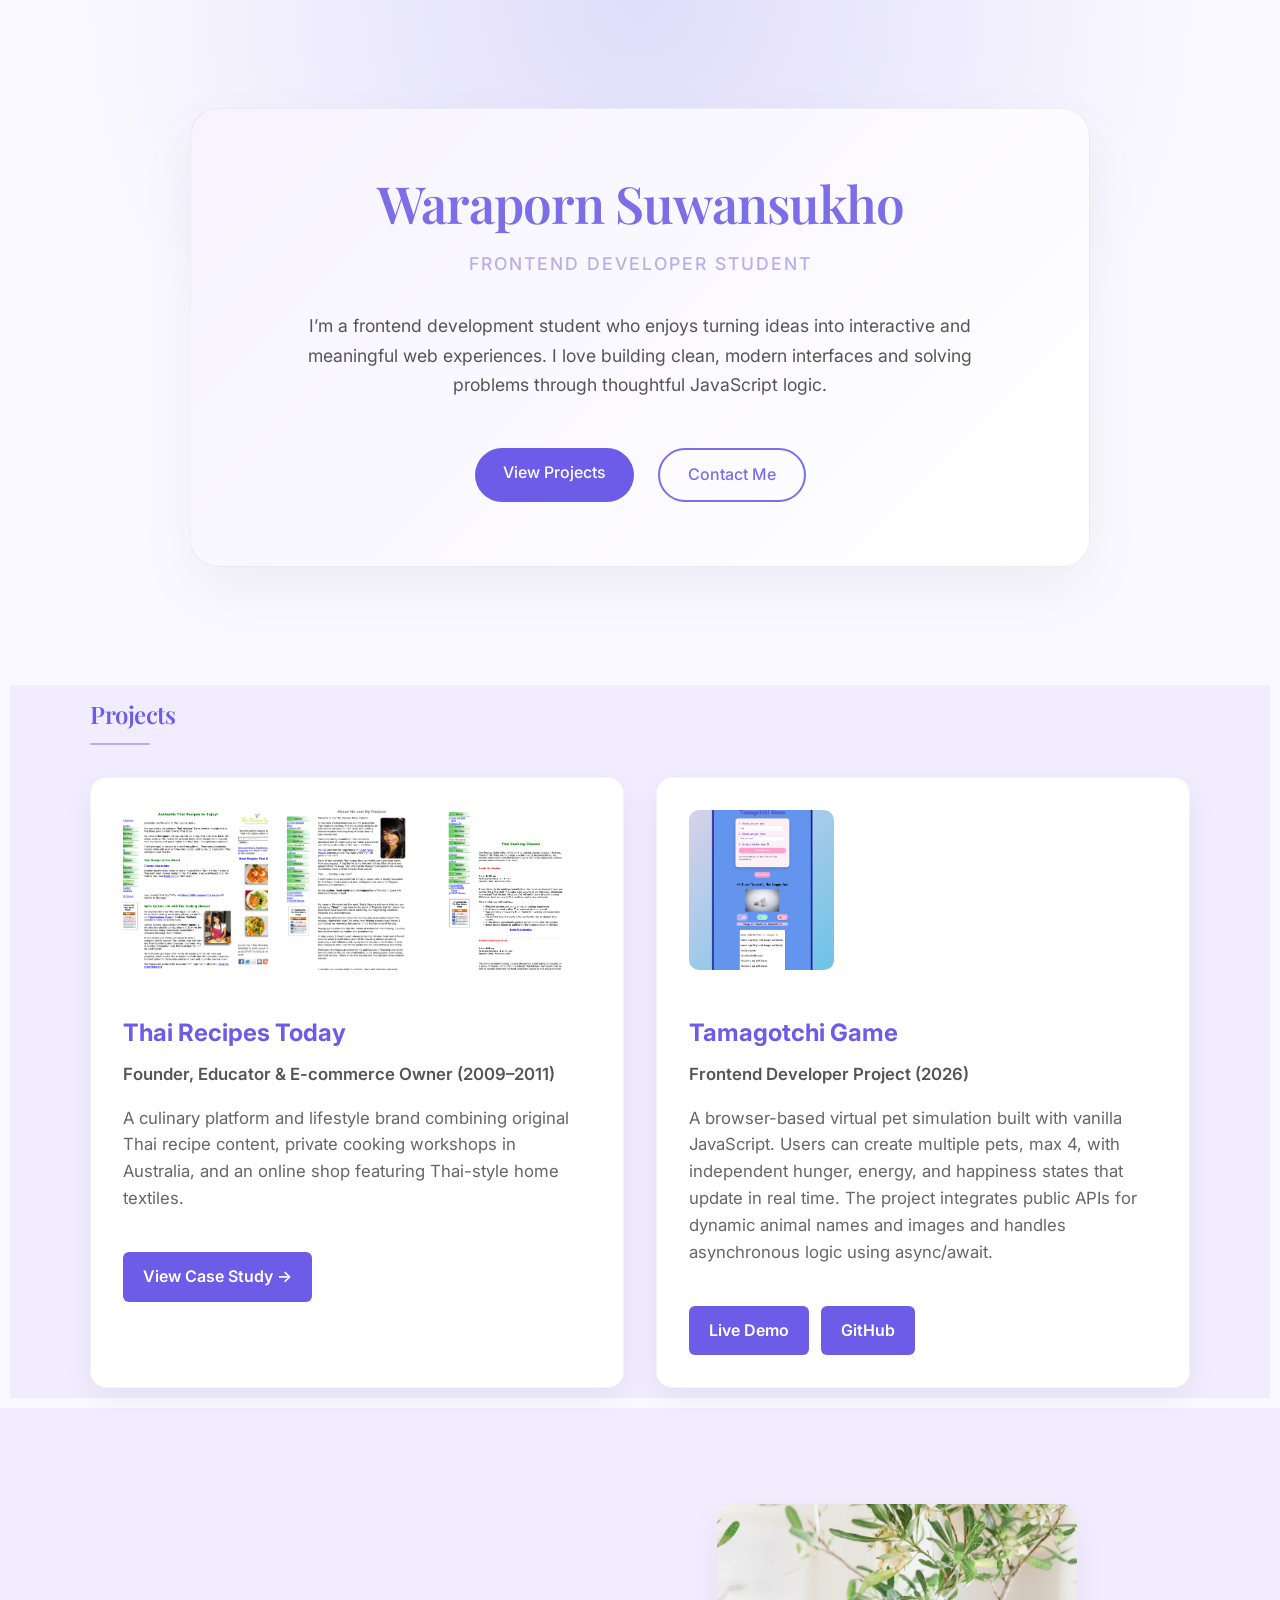
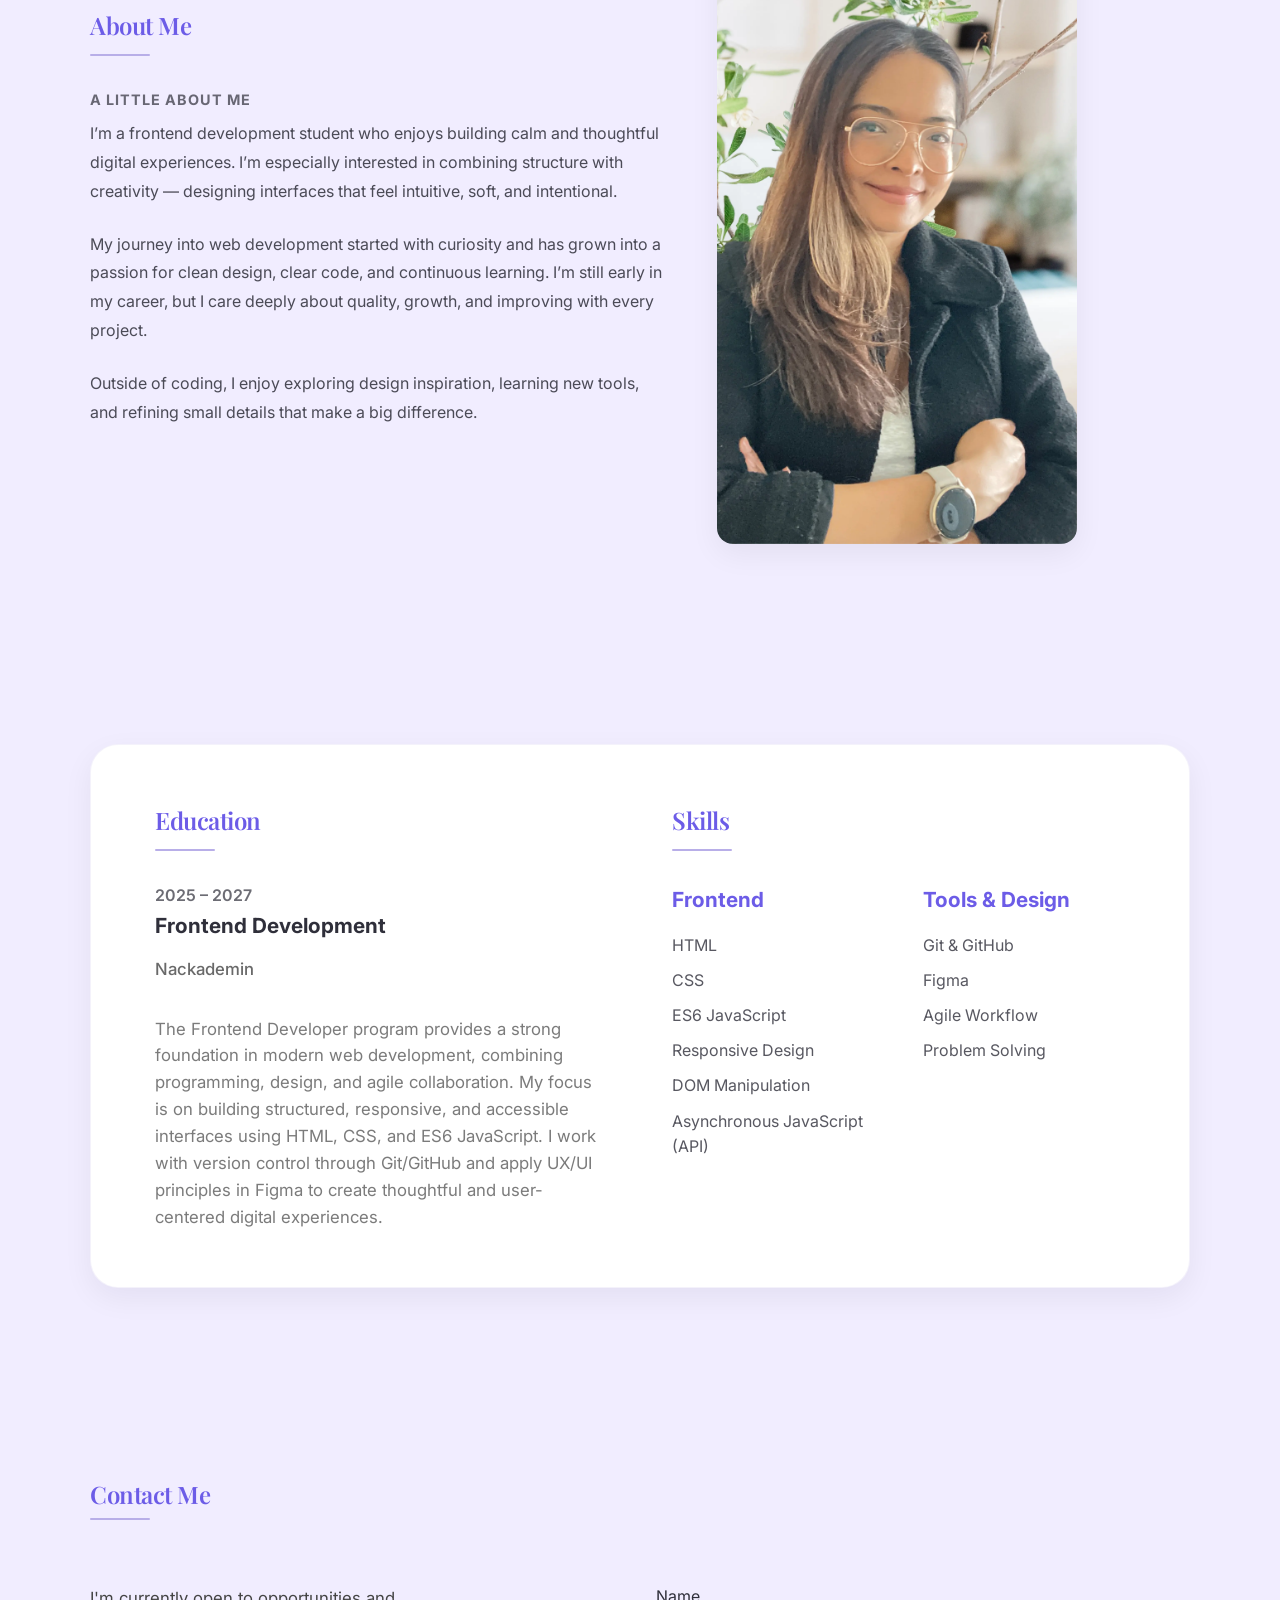
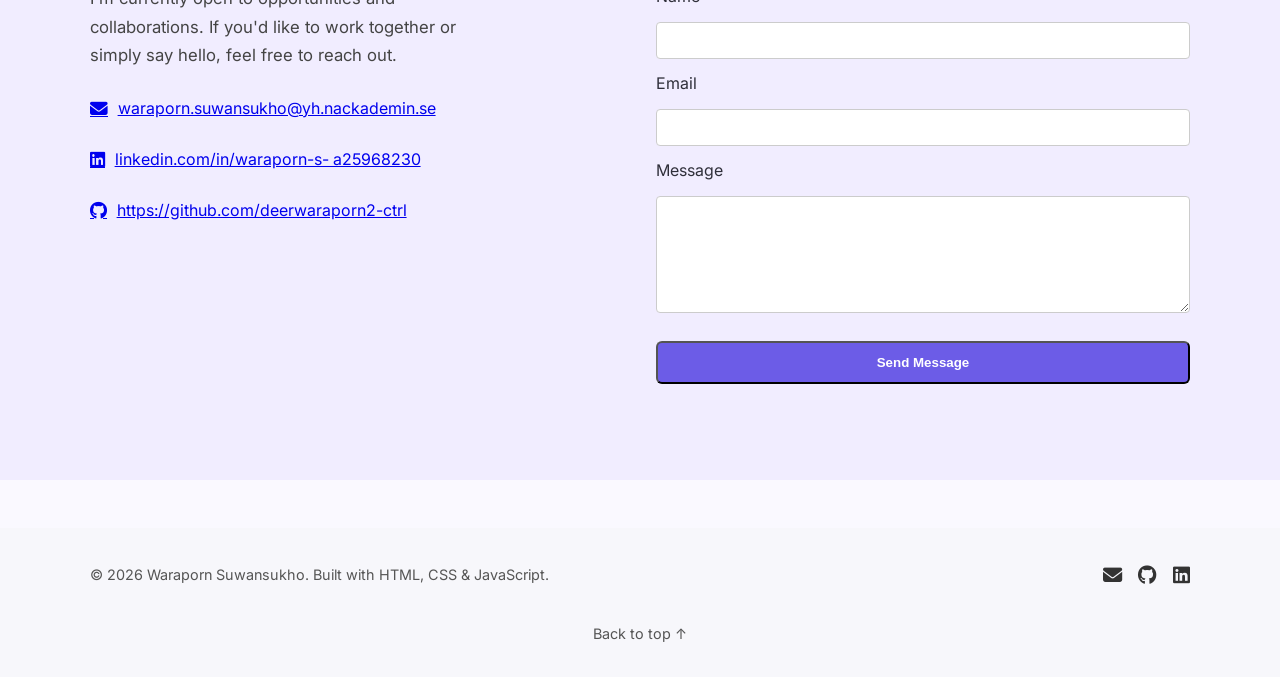
==== index.html @ c35bcccd "Initial portfolio" ====
<!DOCTYPE html>
<html lang="en">

<head>
  <meta charset="UTF-8">
  <meta name="viewport" content="width=device-width, initial-scale=1.0">
  <title>Waraporn | Portfolio</title>
  <script src="index.js" defer></script>
  <link rel="stylesheet" href="style.css">
  <link rel="stylesheet" href="https://cdnjs.cloudflare.com/ajax/libs/font-awesome/6.5.0/css/all.min.css">
  <link
    href="https://fonts.googleapis.com/css2?family=Inter:wght@300;400;500;600&family=Playfair+Display:wght@500;600&display=swap"
    rel="stylesheet">

</head>

<body>

  <!-- HERO SECTION -->
  <section class="section hero">
    <div class="card hero-card">
      <div class="hero-content">
        <h1 class="hero-name reveal">Waraporn Suwansukho</h1>

        <h2 class="hero-title reveal">Frontend Developer Student</h2>

        <p class="hero-description reveal">
          I’m a frontend development student who enjoys turning ideas into interactive
          and meaningful web experiences. I love building clean, modern interfaces
          and solving problems through thoughtful JavaScript logic.
        </p>

        <div class="hero-buttons reveal">
          <a href="#projects" class="btn primary-btn">View Projects</a>
          <a href="#contact" class="btn secondary-btn">Contact Me</a>
        </div>
      </div>
    </div>
  </section>

  <section id="projects" class="section section--soft">
    <div class="container">
      <h2 class="section-title">Projects</h2>

      <div class="projects-grid">

        <article class="project-card">

          <div class="project-image">
            <img src="images/thai-recipes-preview.jpg" alt="Thai Recipes Today preview" class="lightbox-img">

            <img src="images/thai-recipes-preview-aboutme.jpg" alt="About page" class="lightbox-img">

            <img src="images/thai-recipes-preview-cookingclass.jpg" alt="Cooking class page" class="lightbox-img">


          </div>

          <div class="project-content">
            <h3 class="project-title">Thai Recipes Today</h3>
            <p class="project-role">
              Founder, Educator & E-commerce Owner (2009–2011)
            </p>
            <p class="project-description">
              A culinary platform and lifestyle brand combining original Thai recipe content,
              private cooking workshops in Australia, and an online shop featuring
              Thai-style home textiles.
            </p>
            <a href="thai-recipes-case-study.html" class="project-btn">
              View Case Study →
            </a>
          </div>
        </article>
        <article class="project-card">
          <div class="project-image">
            <img src="images/tamagotchi-preview.jpg" alt="Tamagotchi game preview">
          </div>

          <div class="project-content">
            <h3 class="project-title">Tamagotchi Game</h3>
            <p class="project-role">
              Frontend Developer Project (2026)
            </p>
            <p class="project-description">
              A browser-based virtual pet simulation built with vanilla JavaScript.
              Users can create multiple pets, max 4, with independent hunger, energy, and
              happiness states that update in real time. The project integrates
              public APIs for dynamic animal names and images and handles asynchronous logic
              using async/await.
            </p>
            <div class="project-links">
              <div class="project-actions">
                <a href="https://deerwaraporn2-ctrl.github.io/Tamagotchi-Game-New-Version/" target="_blank"
                  class="project-btn">Live Demo</a>
                <a href="https://deerwaraporn2-ctrl.github.io/Tamagotchi-Game-New-Version/" target="_blank"
                  class="project-btn project-btn--secondary">GitHub</a>
              </div>
            </div>
          </div>
        </article>

      </div>
    </div>
  </section>


  <section class="section section--soft" id="about">
    <div class="container">
      <div class="about-wrapper">

        <div class="about-text reveal reveal-left">
          <h2 class="section-title">About Me</h2>
          <h3 class="intro">A little about me</h3>

          <p>
            I’m a frontend development student who enjoys building calm and thoughtful digital experiences.
            I’m especially interested in combining structure with creativity — designing interfaces that
            feel
            intuitive, soft, and intentional.
          </p>

          <p>
            My journey into web development started with curiosity and has grown into a passion for clean
            design,
            clear code, and continuous learning. I’m still early in my career, but I care deeply about
            quality,
            growth, and improving with every project.
          </p>

          <p>
            Outside of coding, I enjoy exploring design inspiration, learning new tools, and refining small
            details that make a big difference.
          </p>

        </div>

        <div class="about-image reveal reveal-right">
          <img src="images/waraporn.webp" alt="Portrait of Waraporn">
        </div>

      </div>
    </div>
  </section>

  <section class="section section--soft" id="background">
    <article class="content-card">

      <div class="background-grid">

        <!-- LEFT: Education -->
        <div class="education">
          <h2 class="section-title">Education</h2>

          <div class="education-item">
            <div class="education-year">2025 – 2027</div>
            <div class="education-info">
              <h3>Frontend Development</h3>
              <p class="school">Nackademin</p>
            </div>
          </div>

          <p class="description">
            The Frontend Developer program provides a strong foundation in modern web development, combining
            programming, design, and agile collaboration.

            My focus is on building structured, responsive, and accessible interfaces using HTML, CSS, and
            ES6 JavaScript.

            I work with version control through Git/GitHub and apply UX/UI principles in Figma to
            create thoughtful and user-centered digital experiences.
          </p>

        </div>

        <!-- RIGHT: Skills -->
        <div class="skills">

          <h2 class="section-title">Skills</h2>

          <div class="skills-grid">

            <div>
              <h3>Frontend</h3>
              <ul>
                <li>HTML</li>
                <li>CSS</li>
                <li>ES6 JavaScript</li>
                <li>Responsive Design</li>
                <li>DOM Manipulation</li>
                <li>Asynchronous JavaScript (API)</li>
              </ul>
            </div>

            <div>
              <h3>Tools & Design</h3>
              <ul>
                <li>Git & GitHub</li>
                <li>Figma</li>
                <li>Agile Workflow</li>
                <li>Problem Solving</li>
              </ul>
            </div>

          </div>

        </div>

      </div>

    </article>
  </section>

  <section id="contact" class="section section--soft">
    <div class="container">

      <h1 class="section-title">Contact Me</h1>

      <div class="contact-grid">

        <div class="contact-info">
          <p class="contact-intro">
            I'm currently open to opportunities and collaborations.
            If you'd like to work together or simply say hello,
            feel free to reach out.
          </p>
          <br>

          <div class="contact-links">

            <a href="mailto:your@email.com" class="contact-item">
              <i class="fa-solid fa-envelope"></i>
              <span>waraporn.suwansukho@yh.nackademin.se</span>
            </a>
            <br>
            <a href="https://linkedin.com/in/yourprofile" target="_blank" class="contact-item">
              <i class="fa-brands fa-linkedin"></i>
              <span>linkedin.com/in/waraporn-s-
                a25968230</span>
            </a>
            <br>
            <a href="https://github.com/yourusername" target="_blank" class="contact-item">
              <i class="fa-brands fa-github"></i>
              <span>https://github.com/deerwaraporn2-ctrl</span>
            </a>
            <br>
          </div>


        </div>

        <form action="https://formspree.io/f/xgonpoel" method="POST" class="contact-form">

          <label for="name">Name</label>
          <input type="text" id="name" name="name" required>

          <label for="email">Email</label>
          <input type="email" id="email" name="email" required>

          <label for="message">Message</label>
          <textarea id="message" name="message" rows="6" required></textarea>

          <button type="submit" class="project-btn">
            Send Message
          </button>

        </form>

      </div>

    </div>
  </section>


  <footer class="footer">
    <div class="container footer-inner">

      <p class="footer-text">
        © 2026 Waraporn Suwansukho. Built with HTML, CSS & JavaScript.
      </p>

      <div class="footer-links">

        <a href="waraporn.suwansukho@yh.nackademin.se" class="footer-icon">
          <i class="fa-solid fa-envelope"></i>
        </a>

        <a href="https://github.com/deerwaraporn2-ctrl" target="_blank" class="footer-icon">
          <i class="fa-brands fa-github"></i>
        </a>

        <a href="https://linkedin.com/in/waraporn-s-a25968230" target="_blank" class="footer-icon">
          <i class="fa-brands fa-linkedin"></i>
        </a>
      </div>
    </div>
    <!-- Back to top -->
    <a href="#top" class="back-top">Back to top ↑</a>

  </footer>
  <div id="lightbox" class="lightbox">
    <span class="lightbox-close">&times;</span>
    <img class="lightbox-content" id="lightbox-img">
  </div>
</body>

</html>
---- style.css ----
:root {
  --text-dark: #2f2f3a;

  --accent-purple: #6c5ce7;      /* richer purple */
  --accent-purple-soft: #a29bfe;

  --bg-main: #faf9ff;            /* very soft lavender-white */
  --bg-soft: #f1edff;            /* section background */
}

/* RESET */
* {
    margin: 0;
    padding: 0;
    box-sizing: border-box;
}

h1 {
  font-size: 3rem;
  line-height: 1.2;
  letter-spacing: -1px;
}

h2 {
  font-size: 2rem;
  margin-bottom: 1.5rem;
}

h3 {
  font-size: 1.3rem;
  margin-bottom: 0.8rem;
}

p {
  font-size: 1.05rem;
  line-height: 1.7;
  color: #444;
}
h1, h2 {
  font-weight: 600;
}

.section-title {
  font-size: 2.3rem;
}


/* BODY */
body {
    font-family: "Inter", sans-serif;
    /* background-color: #fdfcfb; /* soft warm white */
    /* background: #fcfbf9; /* very soft neutral */ 
    background: var(--bg-main);

    color: #2e2e2e;
    color: var(--text-dark);
    line-height: 1.6;
}
/* NAV */
.case-navigation {
  display: flex;
  justify-content: space-between;
  align-items: center;
  margin-top: 3rem;
}

.case-nav a {
  text-decoration: none;
  font-weight: 500;
  padding: 0.5rem 1rem;
}

.case-nav a:hover {
  opacity: 0.6;
}
/* =========================
   HERO SECTION
========================= */

.hero {
  min-height: 75vh; /* hero takes 75% of screen height. */
  display: flex;
  align-items: center;
  justify-content: center;
  padding: 6rem 1.5rem; /* more breathing room top & bottom. */
  background: radial-gradient(
    circle at top,
    rgba(108, 92, 231, 0.18),
    transparent 60%
  );
}

/* Reusable card system */
.card {
  background: #ffffff;
  padding: 4rem 3rem;
  border-radius: 28px;
  box-shadow: 0 25px 60px rgba(0, 0, 0, 0.05); /* soft shadow - subtle floating effect */
  transition: transform 0.4s ease, box-shadow 0.4s ease; /* soft shadow - subtle floating effect */
  max-width: 900px;
  width: 100%;
}

.card:hover {
  transform: translateY(-8px); /* card slightly lifts */
  box-shadow: 0 35px 80px rgba(0, 0, 0, 0.08); /* card slightly lifts */
}

/* Hero specific styling */
.hero-card { /* soft gradient - depth, ligth border - clean definittion, no heavy line */
  background: linear-gradient(
    135deg,
    #f6f3ff,
    #ffffff
  );
  border: 1px solid rgba(157, 141, 241, 0.15);
}

/* Content alignment */
.hero-content {
  text-align: center;
  max-width: 700px;
  margin: 0 auto;
}

/* Name */
.hero-name { /* Better Typography hierarchy */
  font-family: "Playfair Display", serif;
  font-size: 3.2rem;
  font-weight: 600;
  letter-spacing: -1px;
  margin-bottom: 1rem;
  color: #7c6ee6;
}

/* Title */
.hero-title {
  font-size: 1.1rem;
  font-weight: 500;
  color: #b8aee8;
  margin-bottom: 2rem;
  text-transform: uppercase;
  letter-spacing: 2px;
}

/* Description */
.hero-description {
  font-size: 1.1rem;
  line-height: 1.7;
  color: #555;
  margin-bottom: 3rem;
}

/* Buttons */
.hero-buttons {
  display: flex;
  justify-content: center;
  gap: 1.5rem;
}


.btn {
    padding: 12px 28px;
    border-radius: 30px;
    text-decoration: none;
    font-weight: 500;
    transition: 0.3s ease;
}

.primary-btn {
    background-color: var(--accent-purple);
    color: white;
}

.primary-btn:hover {
    /* background-color: #695bd4; */
    background-color: #5a4bd6;

    transform: translateY(-3px);
}

.secondary-btn {
    border: 2px solid #7c6ee6;
    color: #7c6ee6;
}

.secondary-btn:hover {
    background-color: #7c6ee6;
    color: white;
    transform: translateY(-3px);
}

.about-title {
    color: #d6a58f;
}
.about-card {
    border-left: 6px solid #f2d8c9; /* warm beige accent */
}
.skills-card {
    border-left: 6px solid #b7d3c2; /* sage accent */
}
.projects-card {
    border-left: 6px solid #b8cde6; /* dusty blue */
}
.contact-card {
    border-left: 6px solid #f5c6d6; /* soft blush */
}
.section-title {
  font-size: 1.5rem;
  font-weight: 600;
  margin-bottom: 2rem;
  letter-spacing: -0.5px;
  color: var(--accent-purple);
  position: relative;
  display: inline-block;
}
.section-title::after { /* “Add something after this element visually.”This automatically matches the title color. */
    content: ""; /* “Create an empty element.” */
    display: block;
    width: 60px;
    height: 2px;
    margin-top: 10px;
    background-color: #b8aee8; /* soft lavender */
    border-radius: 2px;
    /* color: var(--text-dark); */

}
/* Projects Section */
.project-section h2{
    margin-left: 2rem; /* push it inward */
    margin-bottom: 2rem;
    color: var(--accent-purple)
}
#projects {
  /* background-color: #f9fafb; */
  /* background-color: #f3f0ff; */
  margin: 10px 10px;
  padding: 10px;
}

.projects-grid {
  display: grid;
  grid-template-columns: repeat(auto-fit, minmax(280px, 1fr)); /* 1 col on mobile 2-3 col auto on large screens */
  gap: 2rem;
}

.project-card {
  background: #ffffff;
  padding: 2rem;
  border-radius: 16px; /* match content-card */
  box-shadow: 0 10px 30px rgba(20, 20, 40, 0.06);
  border: 1px solid rgba(120, 90, 200, 0.08);
  transition: transform 0.3s ease, box-shadow 0.3s ease;
  /* will-change: transform; tells the browser that this element is going to animate soon. */
}

.project-card:hover {
  transform: translateY(-6px);
  box-shadow: 0 18px 40px rgba(20, 20, 40, 0.10);
}

.project-title {
  font-size: 1.5rem;
  margin-bottom: 0.5rem;
  color: var(--accent-purple);
}

.project-role {
  font-weight: 600;
  color: #555;
  margin-bottom: 1rem;
}

.project-description {
  color: #666;
  margin-bottom: 1.5rem;
  line-height: 1.6;
}

.project-btn {
  display: inline-block;
  text-decoration: none;
  font-weight: 600;
  color: white;
  margin-top: 1rem;

  padding: 0.75rem 1.25rem;
  border-radius: 6px;
  transition: background-color 0.3s ease; 
  background-color: var(--accent-purple);
}

.project-btn:hover {
  background-color: #695bd4;
  transform: translateY(-2px) /* What does it do? */
}
.project-image {
  display: grid;
  grid-template-columns: repeat(3, 1fr);
  gap: 1rem;
  margin-bottom: 1.5rem;

}

.project-image img {
  width: 100%;
  height: 160px;
  border-radius: 10px;
  object-fit: cover;
  transition: transform 0.25s ease;
  margin-bottom: 1.2rem;
}
.project-image img:hover {
  transform: scale(1.03);
}
.project-image-link img {
  cursor: zoom-in;
}
.project-actions {
  display: flex;
  gap: 0.75rem;
  margin-top: 1rem;
}
@media (max-width: 768px) {
  .project-image {
    grid-template-columns: 1fr; /* stack on mobile */
  }
}



/* Case Study */
.case-card h3 {
  margin-bottom: 1rem;
  font-size: 1.4rem;
}

.case-card p {
  margin-bottom: 1rem;
}

.case-study {
  padding: 2rem 1.5rem;
}

.case-hero {
  text-align: center;
  margin-bottom: 4rem;
}

.case-title {
  font-size: 2.5rem;
  color: var(--accent-purple);
  margin-bottom: 0.5rem;
}

.case-subtitle {
  font-weight: 600;
  color: var(--soft-gray);
  margin-bottom: 1.5rem;
}

.case-intro {
  max-width: 700px;
  margin: 0 auto;
  color: var(--text-dark);
  line-height: 1.6;
}

/* .case-section {
  display: flex;
  justify-content: center;
  margin-bottom: 2.5rem; */

.case-grid {
  display: grid;
  grid-template-columns: repeat(2, 1fr);
  gap: 2rem;
  max-width: 1100px;
  margin: 0 auto;
}

@media (min-width: 768px) {
  .case-grid {
    grid-template-columns: repeat(2, 1fr);
    max-width: 1100px;
    margin: 0 auto;
  }
}


.case-card {
  background-color: #f3f4f8; /* soft light grey */
  padding: 2rem;
  border-radius: 20px;
  max-width: 650px;
  width: 100%;
  color: var(--text-dark);
  border: 10px solid rgba(101, 88, 224, 0.12);
  
}
.case-list {
  margin-top: 1rem;
  line-height: 1.8;
  color: var(--text-dark);
}

.reflection {
  /* padding: 3rem 1.5rem;   /* vertical breathing room */
  background-color: #e0dcf1;
  box-shadow: 0 25px 60px rgba(124, 110, 230, 0.12);
  border: 10px solid rgba(101, 88, 224, 0.12);
  border-radius: 20px;
  max-width: 900px;
  margin: 4rem auto;
  padding: 3rem;

}

.reflection-inner {
  background-color: #2c04cd;   /* soft lavender */
  max-width: 750px;
  margin: 4rem auto 0 auto;   /* <-- THIS creates separation */
  padding: 3rem;
  
  /* box-shadow: 0 25px 60px rgba(124, 110, 230, 0.12);
  border: 1px solid rgba(124, 110, 230, 0.15); */

}
.case-hero-grid {
  display: grid;
  gap: 2rem;
  align-items: center;
}

.case-hero-image img {
  width: 80%;
  border-radius: 16px;
  box-shadow: 0 15px 35px rgba(0, 0, 0, 0.06);
}

@media (min-width: 768px) {
  .case-hero-grid {
    grid-template-columns: 1fr 1fr;
  }
}
/* Layout + spacing  */
.section { /* fade in */
  padding: 6rem 1.5rem;
}
.section--soft {
  background: var(--bg-soft);

}
.container {
  max-width: 1100px;
  margin: 0 auto;
}
/* .section--animate {
  opacity: 0;
  transform: translateY(40px);
  transition: all 0.8s ease;
}
 */
/* .section--animate.show {
  opacity: 1;
  transform: translateY(0);
} */

/* About page */
.about-wrapper {
  display: grid;
  gap: 3rem;
}

@media (min-width: 768px) {
  .about-wrapper {
    grid-template-columns: 1.1fr 0.9fr;
    align-items: center;
  }
}

.about-text p {
  margin-bottom: 1.5rem;
  line-height: 1.8;
  color: #444;
}

.about-image img {
  width: 100%;
  border-radius: 24px;
  box-shadow: 0 30px 70px rgba(0, 0, 0, 0.06);
}
.about-image img {
  width: 100%;
  max-width: 360px; /* control size here */
  border-radius: 16px;
  height: auto;
  box-shadow: 0 10px 30px rgba(0,0,0,0.06);
}
.about {
  display: flex;
  align-items: center;
  gap: 4rem;

}
.about-image {
  flex: 0 0 30%;
}

.about-text {
  flex: 1;
}
/* .about-text h2 {
  font-size: 2.4rem;
  line-height: 1.2;
  margin-bottom: 1.2rem;
  max-width: 540px;
} */
.about-text p {
  font-size: 1rem;
  line-height: 1.8;
  opacity: 0.85;
  color: var(--text-dark);
}
.about-text .intro {
  font-size: 0.9rem;
  letter-spacing: 1px;
  text-transform: uppercase;
  opacity: 0.7;
  margin-bottom: 0.5rem;
}


/* Hero text moves upward. Keep Hero delays */
.reveal {
  opacity: 0;
  transform: translateY(20px);
  transition: opacity 0.7s ease-out, transform 0.7s ease-out;
}

.reveal.active {
  opacity: 1;
  transform: translateY(0);
}

.hero-name {
  transition-delay: 0.1s;
}

.hero-title {
  transition-delay: 0.25s;
}

.hero-description {
  transition-delay: 0.4s;
}

.hero-buttons {
  transition-delay: 0.55s;
}
/* Education page */
/* .education {
  padding: 6rem 0;
  /* padding-bottom: 3rem; */
/*   text-align: center;
}
#education {
  padding-bottom: 3rem;
}
 */ 
.section-title {
  font-family: 'Playfair Display', serif;
  margin-bottom: 4rem;
}

/* .timeline-item {
  display: flex;
  justify-content: center;
  align-items: flex-start;
  gap: 2rem;
  max-width: 800px;
  margin: 0 auto;
  text-align: left;
} */
/* 
.timeline-year {
  min-width: 120px;
  font-weight: 500;
  opacity: 0.8;
}

.timeline-line {
  width: 2px;
  background-color: var(--purple);
  opacity: 0.7;
}

.timeline-content h3 {
  margin: 0;
}

.school {
  font-weight: 500;
  margin: 0.3rem 0;
  opacity: 0.8;
}

.description {
  margin-top: 0.5rem;
  line-height: 1.6;
  opacity: 0.7;
} */

/* Skills section */
/* #skills {
  padding-top: 3rem;
  padding-bottom: 6rem;
}

.skills-wrapper {
  display: flex;
  justify-content: center;
  gap: 6rem;
  margin-top: 1rem;
  flex-wrap: wrap;
}

.skills-column {
  min-width: 220px;
  text-align: left;
}

.skills-column h3 {
  color: var(--accent-purple);
  margin-bottom: 1.5rem;
}

.skills-column ul {
  list-style: none;
  padding: 0;
  margin: 0;
}

.skills-column li {
  margin-bottom: 0.8rem;
  opacity: 0.8;
  transition: transform 0.3s ease, opacity 0.3s ease;
}

.skills-column li:hover {
  transform: translateX(5px);
  opacity: 1;
} */
/* ============================= */
/* Content Card System */
/* ============================= */

.content-card {
  background: #ffffff;
  border-radius: 28px;
  padding: 3.5rem 4rem;
  box-shadow: 0 10px 30px rgba(20, 20, 40, 0.06);
  border: 1px solid rgba(120, 90, 200, 0.08);
  max-width: 1100px;
  margin: 0 auto;
}

/* ============================= */
/* Background Grid (2 columns) */
/* ============================= */

.background-grid {
  display: grid;
  grid-template-columns: 1fr 1fr;
  gap: 4rem;
  align-items: start; /* IMPORTANT */
}

/* ============================= */
/* Education */
/* ============================= */

.education {
  text-align: left; /* Fix alignment */
}

.education-item {
  margin-bottom: 2rem;
}

.education-year {
  font-weight: 600;
  opacity: 0.7;
}

.school {
  font-weight: 500;
  margin: 0.3rem 0;
  opacity: 0.8;
}

.description {
  margin-top: 1rem;
  line-height: 1.6;
  opacity: 0.7;
}

/* ============================= */
/* Skills */
/* ============================= */

.skills {
  text-align: left;
}

.skills-grid {
  display: grid;
  grid-template-columns: 1fr 1fr;
  gap: 1.5rem 3rem;
}

.skills h3 {
  color: var(--accent-purple);
  margin-bottom: 1rem;
}

.skills ul {
  list-style: none;
  padding: 0;
  margin: 0;
}

.skills li {
  margin-bottom: 0.6rem;
  opacity: 0.8;
}

/* ============================= */
/* Responsive */
/* ============================= */

@media (max-width: 900px) {
  .background-grid {
    grid-template-columns: 1fr;
  }

  .content-card {
    padding: 2.5rem 2rem;
  }
}

/* ============================= */
/* Contact me */
/* ============================= */
.contact-grid {
    display: grid;
    grid-template-columns: 1fr 1fr;
    gap: 2rem;
    margin-top: 2rem;
}

.contact-info {
  max-width: 400px;
  line-height: 1.6;
}

.contact-item {
  display: flex;
  align-items: center;
  gap: 0.6rem;
  line-height: 1.6;
}
.contact-item i {
  font-size: 1.1rem;
  line-height: 1;
}

.contact-form {
    display: flex;
    flex-direction: column;
    gap: 0.75rem;
}

.contact-form input,
.contact-form textarea {
    padding: 0.6rem;
    border: 1px solid #ccc;
    border-radius: 4px;
    font-family: inherit;
}

.contact-form textarea {
    resize: vertical;
}
@media (max-width: 768px) {

    .contact-grid {
        grid-template-columns: 1fr;
    }

}
/* ============================= */
/* Footer */
/* ============================= */
.footer {
  background: #f7f7fb;
  padding: 2rem 0;
  margin-top: 3rem;
}

.footer-inner {
  display: flex;
  justify-content: space-between;
  align-items: center;
}

.footer-text {
  font-size: 0.9rem;
  color: #555;
}

.footer-links {
  display: flex;
  gap: 1rem;
}

.footer-icon {
  font-size: 1.2rem;
  color: #333;
  text-decoration: none;
}

.footer-icon:hover {
  color: #6c5ce7; /* your purple accent */
}
@media (max-width: 768px) {

  .footer-inner {
    flex-direction: column;
    gap: 1rem;
    text-align: center;
  }

}
.back-top {
  display: block;
  text-align: center;
  margin-top: 2rem;
  font-size: 0.9rem;
  text-decoration: none;
  color: #555;
}

.back-top:hover {
  color: #6c5ce7;
}

/* ============================= */
/* Standard sections and containers */
/* ============================= */
.section {
  padding: 6rem 1.5rem;
}
.container {
  max-width: 1100px;
  margin: 0 auto;
}
.section-title {
  margin-bottom: 2rem;
}
html {
  scroll-behavior: smooth; 
}
/* ============================= */
/* Lightbox */
/* ============================= */
.lightbox {
  display: none;
  position: fixed;
  z-index: 999;
  padding-top: 60px;
  left: 0;
  top: 0;
  width: 100%;
  height: 100%;
  background-color: rgba(0,0,0,0.85);
}

.lightbox-content {
  margin: auto;
  display: block;
  max-width: 90%;
  max-height: 80vh;
  border-radius: 8px;
}

.lightbox-close {
  position: absolute;
  top: 20px;
  right: 35px;
  font-size: 40px;
  color: white;
  cursor: pointer;
}

.lightbox-img {
  cursor: zoom-in;
}
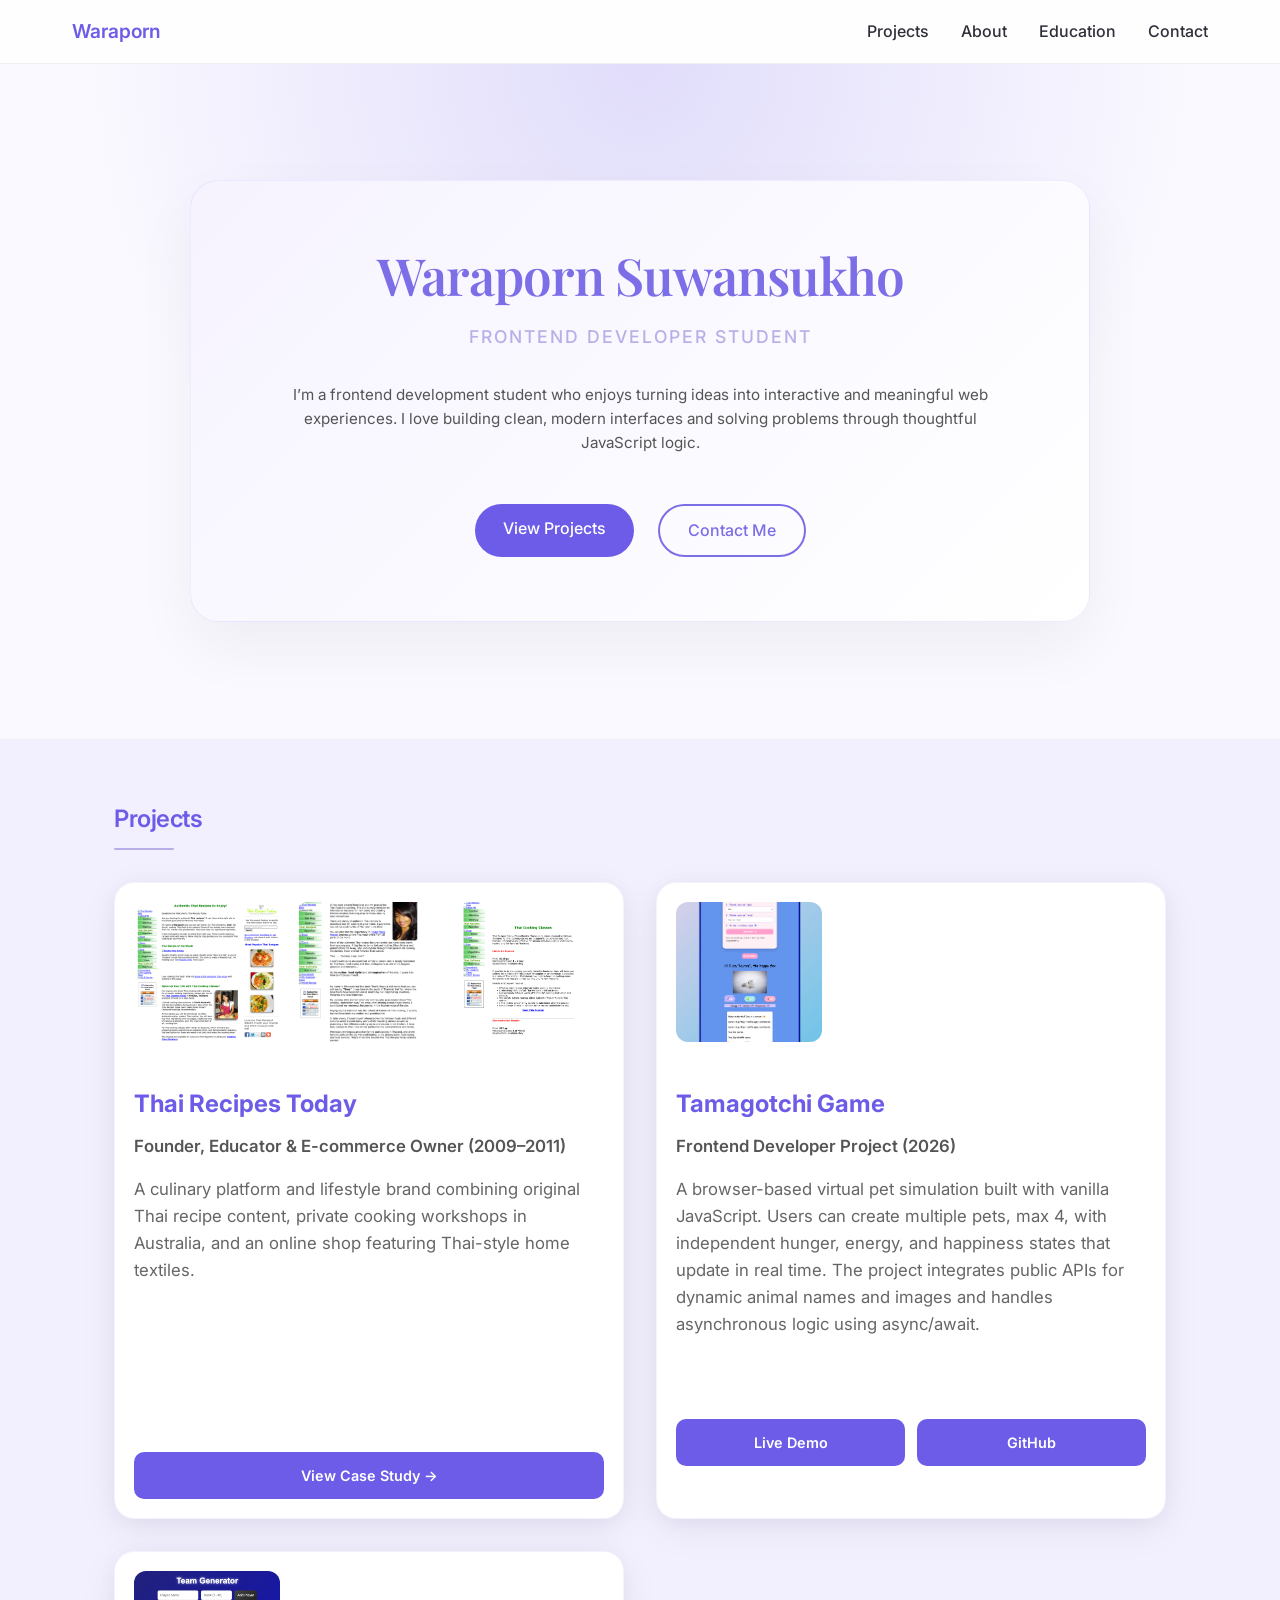
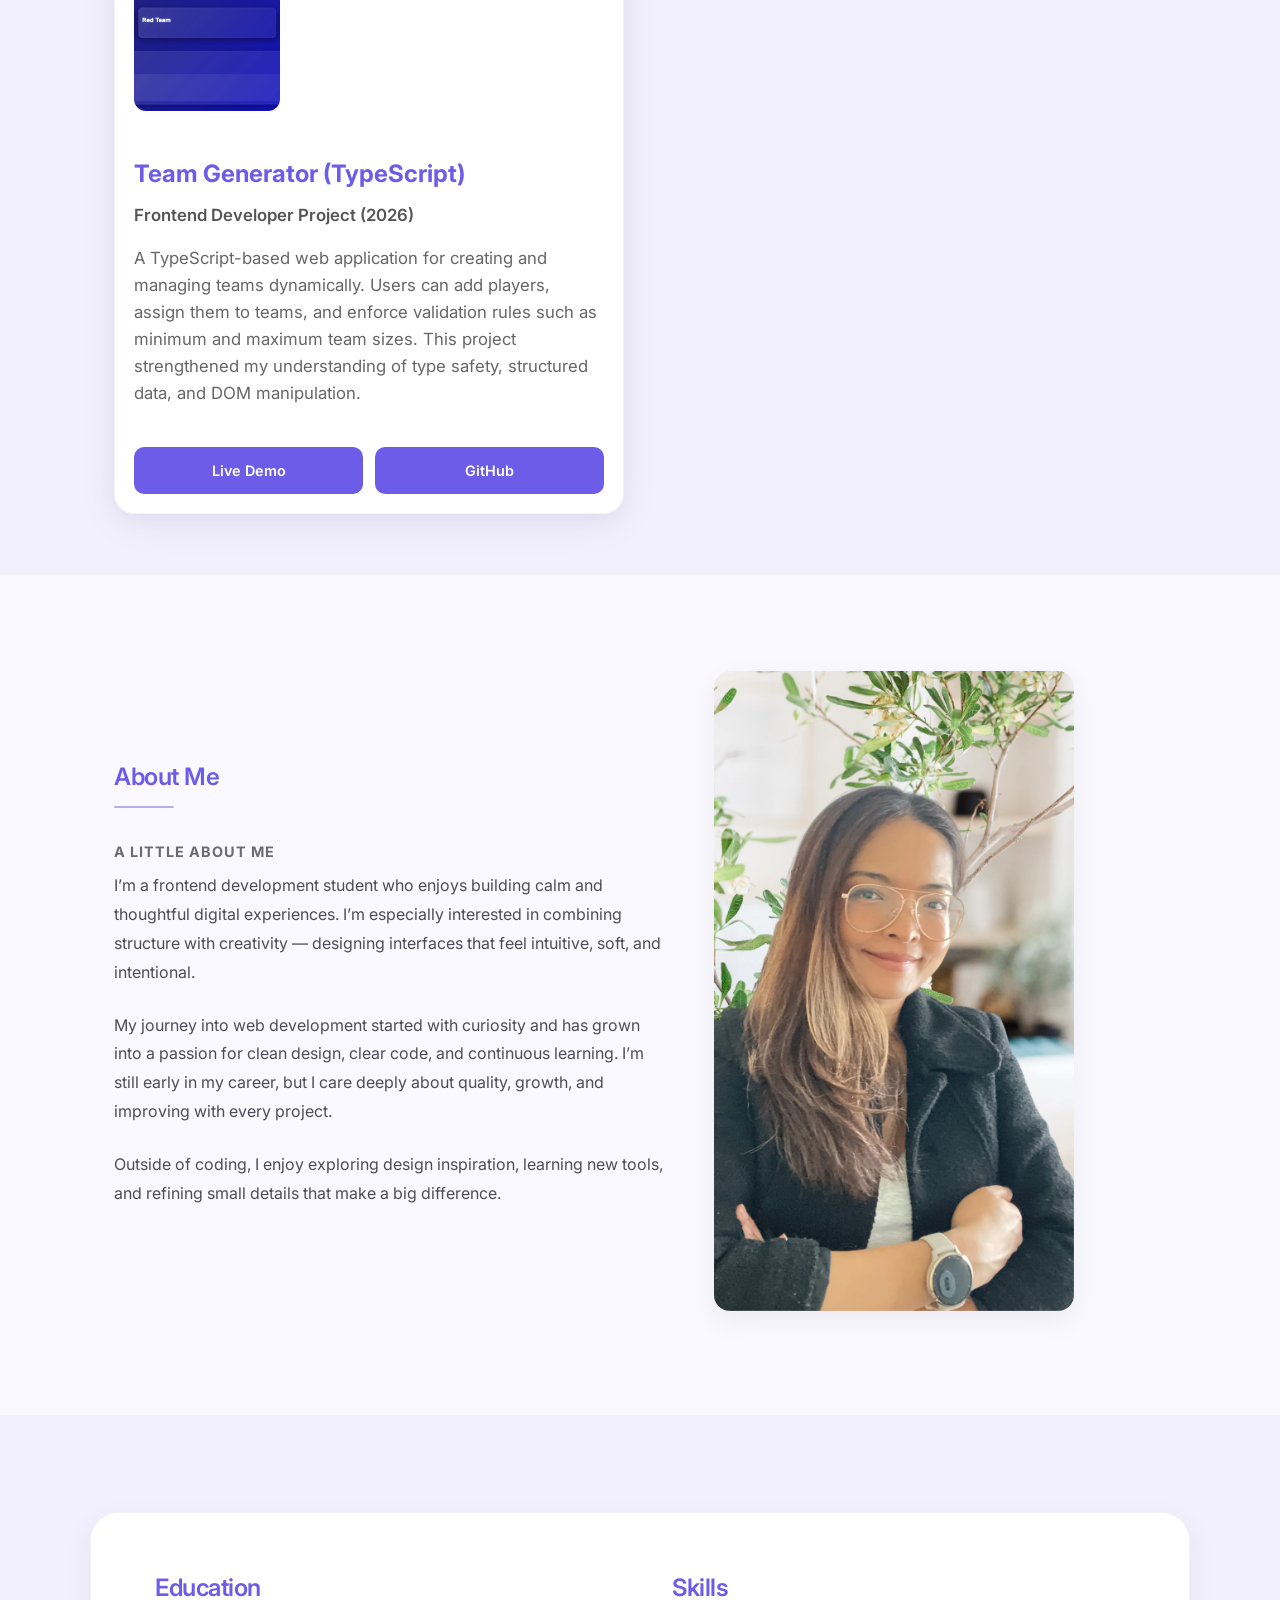
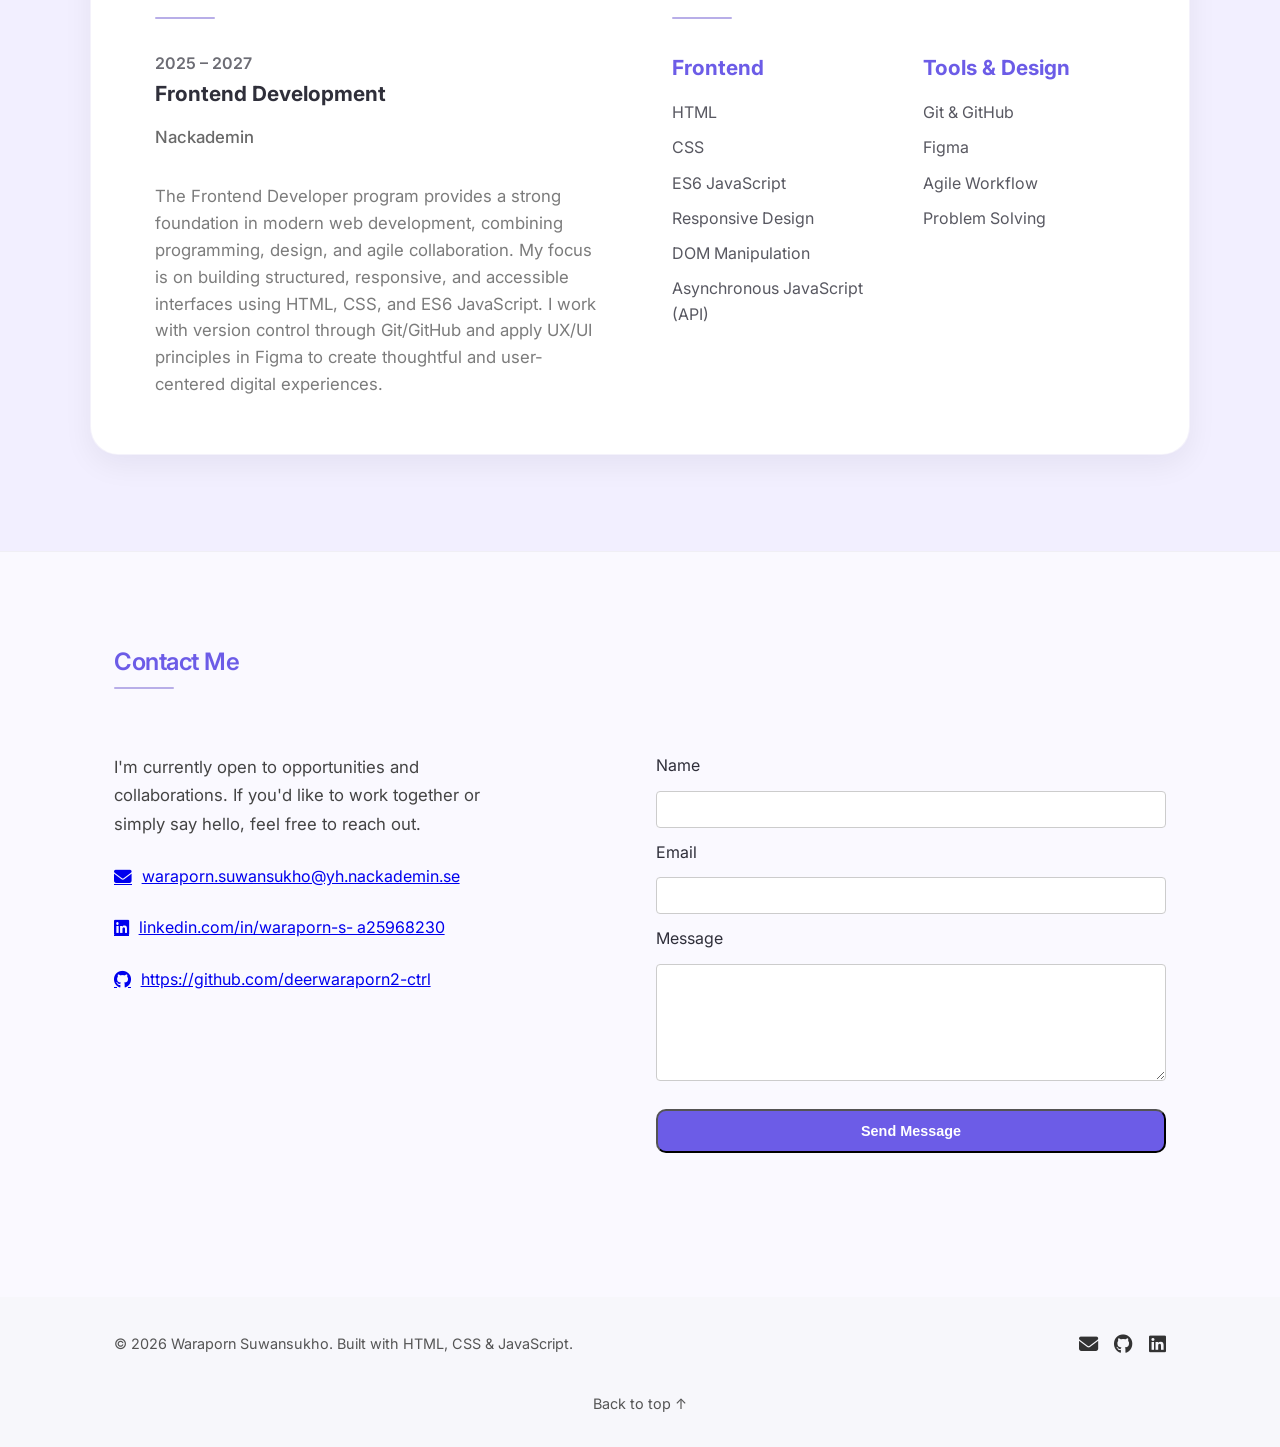
==== commit 8149fd21: "Add team generator project, navbav-desktop, lightbox fix, and UI polish" ====
--- a/index.html
+++ b/index.html
@@ -13,6 +13,20 @@
     rel="stylesheet">
 
 </head>
+<header class="navbar">
+  <div class="nav-container">
+
+    <div class="nav-logo">Waraporn</div>
+
+    <nav class="nav-links">
+      <a href="#projects">Projects</a>
+      <a href="#about">About</a>
+      <a href="#education">Education</a>
+      <a href="#contact">Contact</a>
+    </nav>
+
+  </div>
+</header>
 
 <body>
 
@@ -66,6 +80,7 @@
               private cooking workshops in Australia, and an online shop featuring
               Thai-style home textiles.
             </p>
+            <br><br><br><br><br>
             <a href="thai-recipes-case-study.html" class="project-btn">
               View Case Study →
             </a>
@@ -73,7 +88,7 @@
         </article>
         <article class="project-card">
           <div class="project-image">
-            <img src="images/tamagotchi-preview.jpg" alt="Tamagotchi game preview">
+            <img src="images/tamagotchi-preview.jpg" alt="Tamagotchi game preview" class="lightbox-img">
           </div>
 
           <div class="project-content">
@@ -88,23 +103,55 @@
               public APIs for dynamic animal names and images and handles asynchronous logic
               using async/await.
             </p>
+            <br>
             <div class="project-links">
               <div class="project-actions">
+
                 <a href="https://deerwaraporn2-ctrl.github.io/Tamagotchi-Game-New-Version/" target="_blank"
                   class="project-btn">Live Demo</a>
-                <a href="https://deerwaraporn2-ctrl.github.io/Tamagotchi-Game-New-Version/" target="_blank"
+                <a href="https://github.com/deerwaraporn2-ctrl/Tamagotchi-Game-New-Version" target="_blank"
                   class="project-btn project-btn--secondary">GitHub</a>
               </div>
             </div>
           </div>
         </article>
-
-      </div>
-    </div>
-  </section>
-
-
-  <section class="section section--soft" id="about">
+        <article class="project-card">
+          <div class="project-image">
+            <img src="images/team-generator-preview.jpg" alt="Team Generator app preview" class="lightbox-img">
+          </div>
+
+          <div class="project-content">
+            <h3 class="project-title">Team Generator (TypeScript)</h3>
+
+            <p class="project-role">
+              Frontend Developer Project (2026)
+            </p>
+
+            <p class="project-description">
+              A TypeScript-based web application for creating and managing teams dynamically.
+              Users can add players, assign them to teams, and enforce validation rules such
+              as minimum and maximum team sizes. This project strengthened my understanding
+              of type safety, structured data, and DOM manipulation.
+            </p>
+
+            <div class="project-links">
+              <div class="project-actions">
+                <a href="https://deerwaraporn2-ctrl.github.io/Team-generator-typescript/" target="_blank"
+                  class="project-btn">Live Demo</a>
+
+                <a href="https://github.com/deerwaraporn2-ctrl/Team-generator-typescript" target="_blank"
+                  class="project-btn project-btn--secondary">GitHub</a>
+              </div>
+            </div>
+          </div>
+        </article>
+
+      </div>
+    </div>
+  </section>
+
+
+  <section class="section" id="about">
     <div class="container">
       <div class="about-wrapper">
 
@@ -142,7 +189,7 @@
     </div>
   </section>
 
-  <section class="section section--soft" id="background">
+  <section class="section section--soft" id="education">
     <article class="content-card">
 
       <div class="background-grid">
@@ -210,7 +257,7 @@
     </article>
   </section>
 
-  <section id="contact" class="section section--soft">
+  <section id="contact" class="section">
     <div class="container">
 
       <h1 class="section-title">Contact Me</h1>
--- a/style.css
+++ b/style.css
@@ -5,7 +5,8 @@
   --accent-purple-soft: #a29bfe;
 
   --bg-main: #faf9ff;            /* very soft lavender-white */
-  --bg-soft: #f1edff;            /* section background */
+  /* --bg-soft: #f1edff; */            /* section background */
+  --bg-soft: #f1edff;
 }
 
 /* RESET */
@@ -23,7 +24,7 @@
 
 h2 {
   font-size: 2rem;
-  margin-bottom: 1.5rem;
+  margin-bottom: 1rem;
 }
 
 h3 {
@@ -73,6 +74,71 @@
 .case-nav a:hover {
   opacity: 0.6;
 }
+
+
+
+/* =========================
+   NAV SECTION
+========================= */
+.navbar {
+  position: sticky;
+  top: 0;
+  width: 100%;
+  background: rgba(255, 255, 255, 0.8);
+  backdrop-filter: blur(10px);
+  z-index: 1000;
+  border-bottom: 1px solid rgba(0,0,0,0.05);
+}
+
+.nav-container {
+  max-width: 1200px;
+  margin: 0 auto;
+  padding: 1rem 2rem;
+
+  display: flex;
+  justify-content: space-between;
+  align-items: center;
+}
+
+.nav-logo {
+  font-weight: 600;
+  font-size: 1.2rem;
+  color: var(--accent-purple);
+}
+
+.nav-links {
+  display: flex;
+  gap: 2rem;
+}
+
+.nav-links a {
+  text-decoration: none;
+  color: var(--text-dark);
+  font-weight: 500;
+  position: relative;
+}
+
+.nav-links a:hover {
+  color: var(--accent-purple);
+}
+
+/* Add hover underline animation */
+.nav-links a::after {
+  content: "";
+  position: absolute;
+  left: 0;
+  bottom: -4px;
+  width: 0%;
+  height: 2px;
+  background: var(--accent-purple);
+  transition: width 0.3s ease;
+}
+
+.nav-links a:hover::after {
+  width: 100%;
+}
+
+
 /* =========================
    HERO SECTION
 ========================= */
@@ -145,8 +211,9 @@
 
 /* Description */
 .hero-description {
-  font-size: 1.1rem;
-  line-height: 1.7;
+  font-size: 0.95rem;
+  line-height: 1.6;
+  opacity: 0.85;
   color: #555;
   margin-bottom: 3rem;
 }
@@ -225,38 +292,54 @@
     /* color: var(--text-dark); */
 
 }
-/* Projects Section */
+/* =========================
+   PROJECT SECTION
+========================= */
 .project-section h2{
     margin-left: 2rem; /* push it inward */
     margin-bottom: 2rem;
     color: var(--accent-purple)
 }
 #projects {
-  /* background-color: #f9fafb; */
-  /* background-color: #f3f0ff; */
-  margin: 10px 10px;
-  padding: 10px;
+  /* margin: 10px 10px;
+  padding: 10px; */
+  width: 100%;
+  padding: 60px 0;
+
 }
 
 .projects-grid {
   display: grid;
-  grid-template-columns: repeat(auto-fit, minmax(280px, 1fr)); /* 1 col on mobile 2-3 col auto on large screens */
+  /* grid-template-columns: repeat(auto-fit, minmax(280px, 1fr)); /* 1 col on mobile 2-3 col auto on large screens */
+  grid-template-columns: repeat(2, 1fr);
   gap: 2rem;
+  /* align-items: stretch; */
 }
 
 .project-card {
   background: #ffffff;
-  padding: 2rem;
-  border-radius: 16px; /* match content-card */
-  box-shadow: 0 10px 30px rgba(20, 20, 40, 0.06);
+  padding: 1.2rem;
+  border-radius: 20px; /* match content-card */
+
+  /* box-shadow: 0 10px 30px rgba(20, 20, 40, 0.06); */
+  box-shadow: 
+    0 4px 20px rgba(20, 20, 40, 0.04),
+    0 10px 40px rgba(20, 20, 40, 0.06);
+
   border: 1px solid rgba(120, 90, 200, 0.08);
-  transition: transform 0.3s ease, box-shadow 0.3s ease;
+  /* transition: transform 0.3s ease, box-shadow 0.3s ease; */
+  transition: transform 0.25s ease, box-shadow 0.25s ease;
   /* will-change: transform; tells the browser that this element is going to animate soon. */
 }
 
 .project-card:hover {
-  transform: translateY(-6px);
-  box-shadow: 0 18px 40px rgba(20, 20, 40, 0.10);
+  transform: translateY(-4px);
+  /* box-shadow: 0 18px 40px rgba(20, 20, 40, 0.10); */
+
+  box-shadow: /* softer */
+    0 10px 30px rgba(20, 20, 40, 0.08),
+    0 20px 60px rgba(20, 20, 40, 0.10);
+
 }
 
 .project-title {
@@ -275,17 +358,24 @@
   color: #666;
   margin-bottom: 1.5rem;
   line-height: 1.6;
+  overflow: hidden;
 }
 
 .project-btn {
-  display: inline-block;
+  flex: 1;
+  /* text-align: center; */
+  display: flex;
+  justify-content: center;
+  align-items: center;
+
   text-decoration: none;
   font-weight: 600;
+  font-size: 0.9rem;
   color: white;
   margin-top: 1rem;
 
   padding: 0.75rem 1.25rem;
-  border-radius: 6px;
+  border-radius: 10px;
   transition: background-color 0.3s ease; 
   background-color: var(--accent-purple);
 }
@@ -304,9 +394,10 @@
 
 .project-image img {
   width: 100%;
-  height: 160px;
-  border-radius: 10px;
-  object-fit: cover;
+  height: 140px;
+  border-radius: 12px;
+  object-fit: cover; 
+  overflow: hidden;
   transition: transform 0.25s ease;
   margin-bottom: 1.2rem;
 }
@@ -322,14 +413,16 @@
   margin-top: 1rem;
 }
 @media (max-width: 768px) {
-  .project-image {
+  .projects-grid {
     grid-template-columns: 1fr; /* stack on mobile */
   }
 }
 
 
 
-/* Case Study */
+/* =========================
+   CASE STUDY SECTION
+========================= */
 .case-card h3 {
   margin-bottom: 1rem;
   font-size: 1.4rem;
@@ -367,10 +460,6 @@
   line-height: 1.6;
 }
 
-/* .case-section {
-  display: flex;
-  justify-content: center;
-  margin-bottom: 2.5rem; */
 
 .case-grid {
   display: grid;
@@ -423,9 +512,6 @@
   margin: 4rem auto 0 auto;   /* <-- THIS creates separation */
   padding: 3rem;
   
-  /* box-shadow: 0 25px 60px rgba(124, 110, 230, 0.12);
-  border: 1px solid rgba(124, 110, 230, 0.15); */
-
 }
 .case-hero-grid {
   display: grid;
@@ -447,25 +533,54 @@
 /* Layout + spacing  */
 .section { /* fade in */
   padding: 6rem 1.5rem;
-}
-.section--soft {
-  background: var(--bg-soft);
-
+  position: relative;
+}
+.section:not(:first-of-type) { /* Creates separation without heavy lines */
+  border-top: 1px solid rgba(0,0,0,0.04);
+}
+ .section--soft {
+  position: relative;
+  overflow: hidden;
+}
+
+/* Background layer */
+.section--soft::before {
+  content: "";
+  position: absolute;
+  inset: 0;
+
+  background: url("images/lavender.jpg");
+  background-size: cover;
+  background-position: center;
+
+  filter: blur(4px); /* blur ONLY background */
+  transform: scale(1.05); /* prevents edge cut */
+
+  z-index: 0;
+}
+
+/* Overlay (soft color) */
+.section--soft::after {
+  content: "";
+  position: absolute;
+  inset: 0;
+
+  background: rgba(241, 237, 255, 0.80);
+
+  z-index: 1;
+}
+
+/* Content stays sharp */
+.section--soft > * {
+  position: relative;
+  z-index: 2;
 }
 .container {
-  max-width: 1100px;
+  max-width: 1200px;
   margin: 0 auto;
-}
-/* .section--animate {
-  opacity: 0;
-  transform: translateY(40px);
-  transition: all 0.8s ease;
-}
- */
-/* .section--animate.show {
-  opacity: 1;
-  transform: translateY(0);
-} */
+  padding: 0 24px;
+}
+
 
 /* About page */
 .about-wrapper {
@@ -559,99 +674,13 @@
 .hero-buttons {
   transition-delay: 0.55s;
 }
-/* Education page */
-/* .education {
-  padding: 6rem 0;
-  /* padding-bottom: 3rem; */
-/*   text-align: center;
-}
-#education {
-  padding-bottom: 3rem;
-}
+
  */ 
 .section-title {
   font-family: 'Playfair Display', serif;
   margin-bottom: 4rem;
 }
 
-/* .timeline-item {
-  display: flex;
-  justify-content: center;
-  align-items: flex-start;
-  gap: 2rem;
-  max-width: 800px;
-  margin: 0 auto;
-  text-align: left;
-} */
-/* 
-.timeline-year {
-  min-width: 120px;
-  font-weight: 500;
-  opacity: 0.8;
-}
-
-.timeline-line {
-  width: 2px;
-  background-color: var(--purple);
-  opacity: 0.7;
-}
-
-.timeline-content h3 {
-  margin: 0;
-}
-
-.school {
-  font-weight: 500;
-  margin: 0.3rem 0;
-  opacity: 0.8;
-}
-
-.description {
-  margin-top: 0.5rem;
-  line-height: 1.6;
-  opacity: 0.7;
-} */
-
-/* Skills section */
-/* #skills {
-  padding-top: 3rem;
-  padding-bottom: 6rem;
-}
-
-.skills-wrapper {
-  display: flex;
-  justify-content: center;
-  gap: 6rem;
-  margin-top: 1rem;
-  flex-wrap: wrap;
-}
-
-.skills-column {
-  min-width: 220px;
-  text-align: left;
-}
-
-.skills-column h3 {
-  color: var(--accent-purple);
-  margin-bottom: 1.5rem;
-}
-
-.skills-column ul {
-  list-style: none;
-  padding: 0;
-  margin: 0;
-}
-
-.skills-column li {
-  margin-bottom: 0.8rem;
-  opacity: 0.8;
-  transition: transform 0.3s ease, opacity 0.3s ease;
-}
-
-.skills-column li:hover {
-  transform: translateX(5px);
-  opacity: 1;
-} */
 /* ============================= */
 /* Content Card System */
 /* ============================= */
@@ -885,6 +914,8 @@
   width: 100%;
   height: 100%;
   background-color: rgba(0,0,0,0.85);
+
+  z-index: 1000;
 }
 
 .lightbox-content {
@@ -893,6 +924,8 @@
   max-width: 90%;
   max-height: 80vh;
   border-radius: 8px;
+  position: relative;
+  z-index: 1000; 
 }
 
 .lightbox-close {
@@ -902,6 +935,8 @@
   font-size: 40px;
   color: white;
   cursor: pointer;
+
+  z-index: 1001;
 }
 
 .lightbox-img {
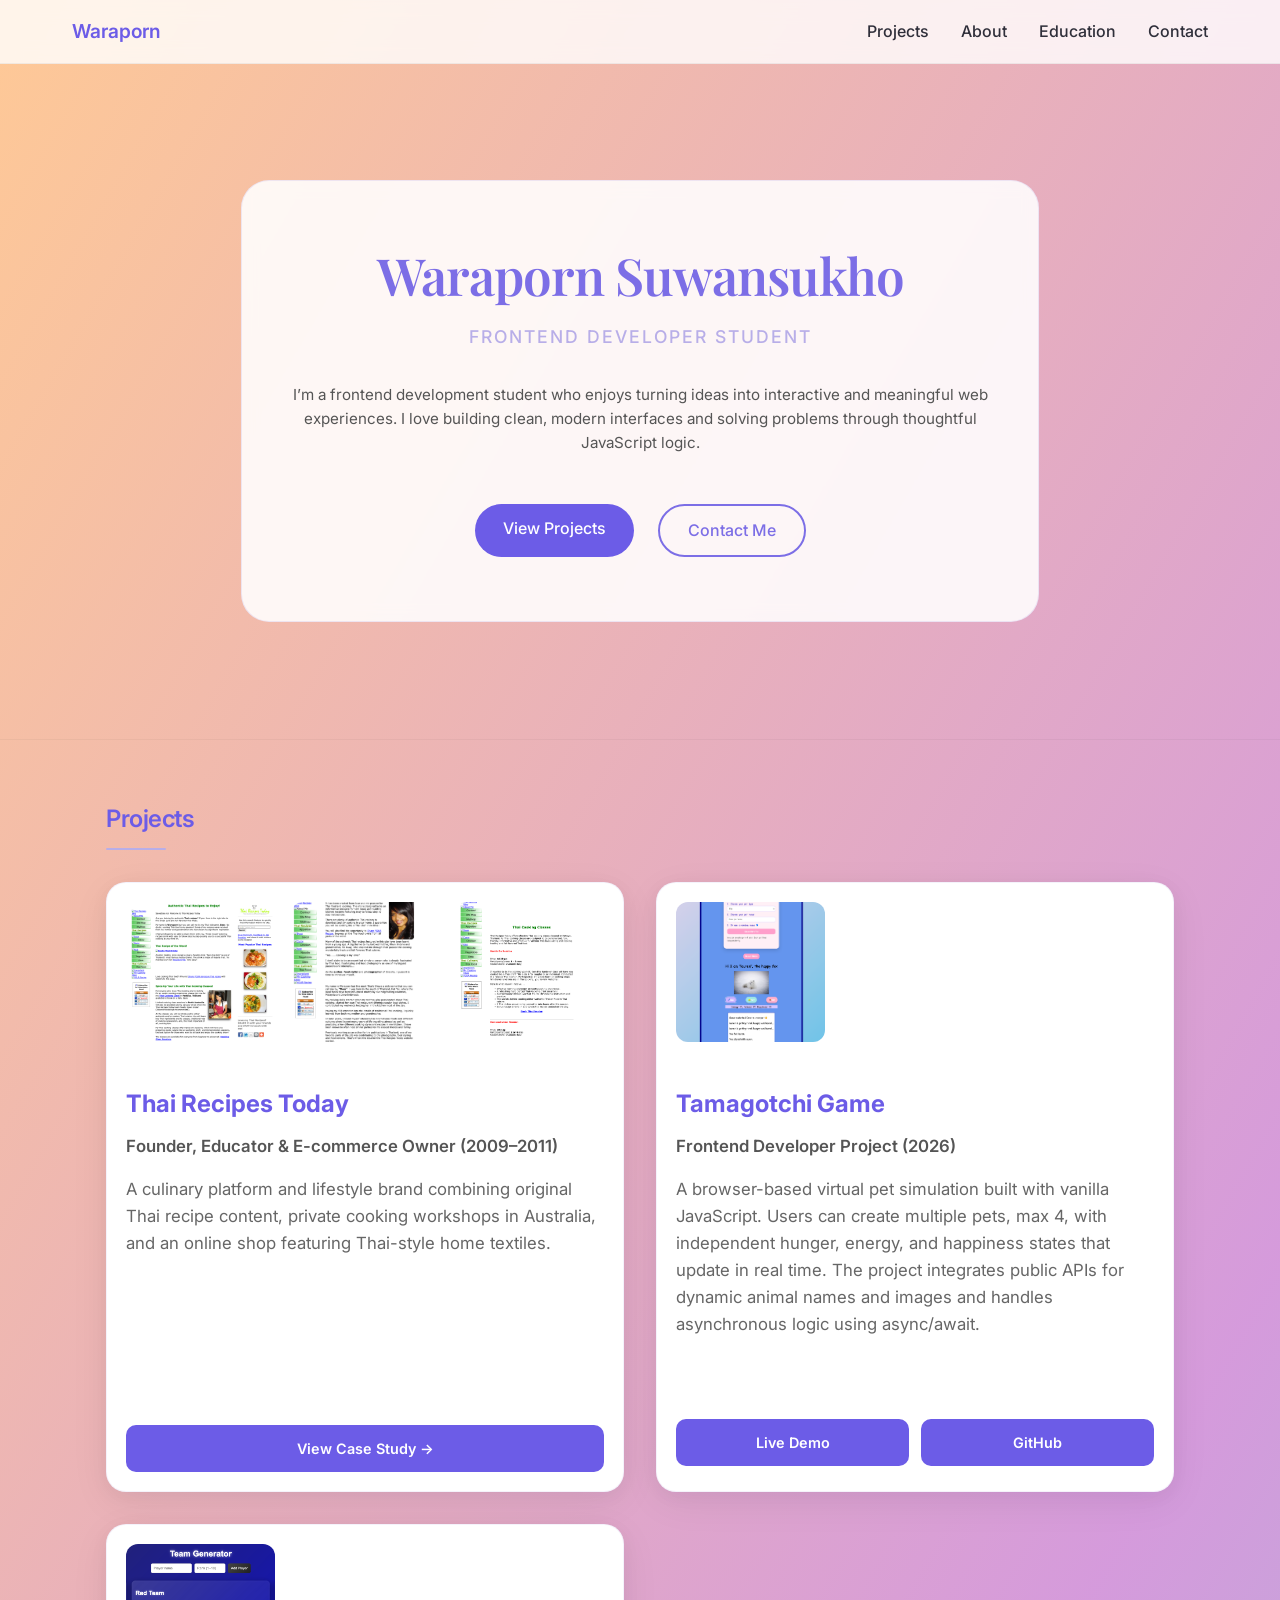
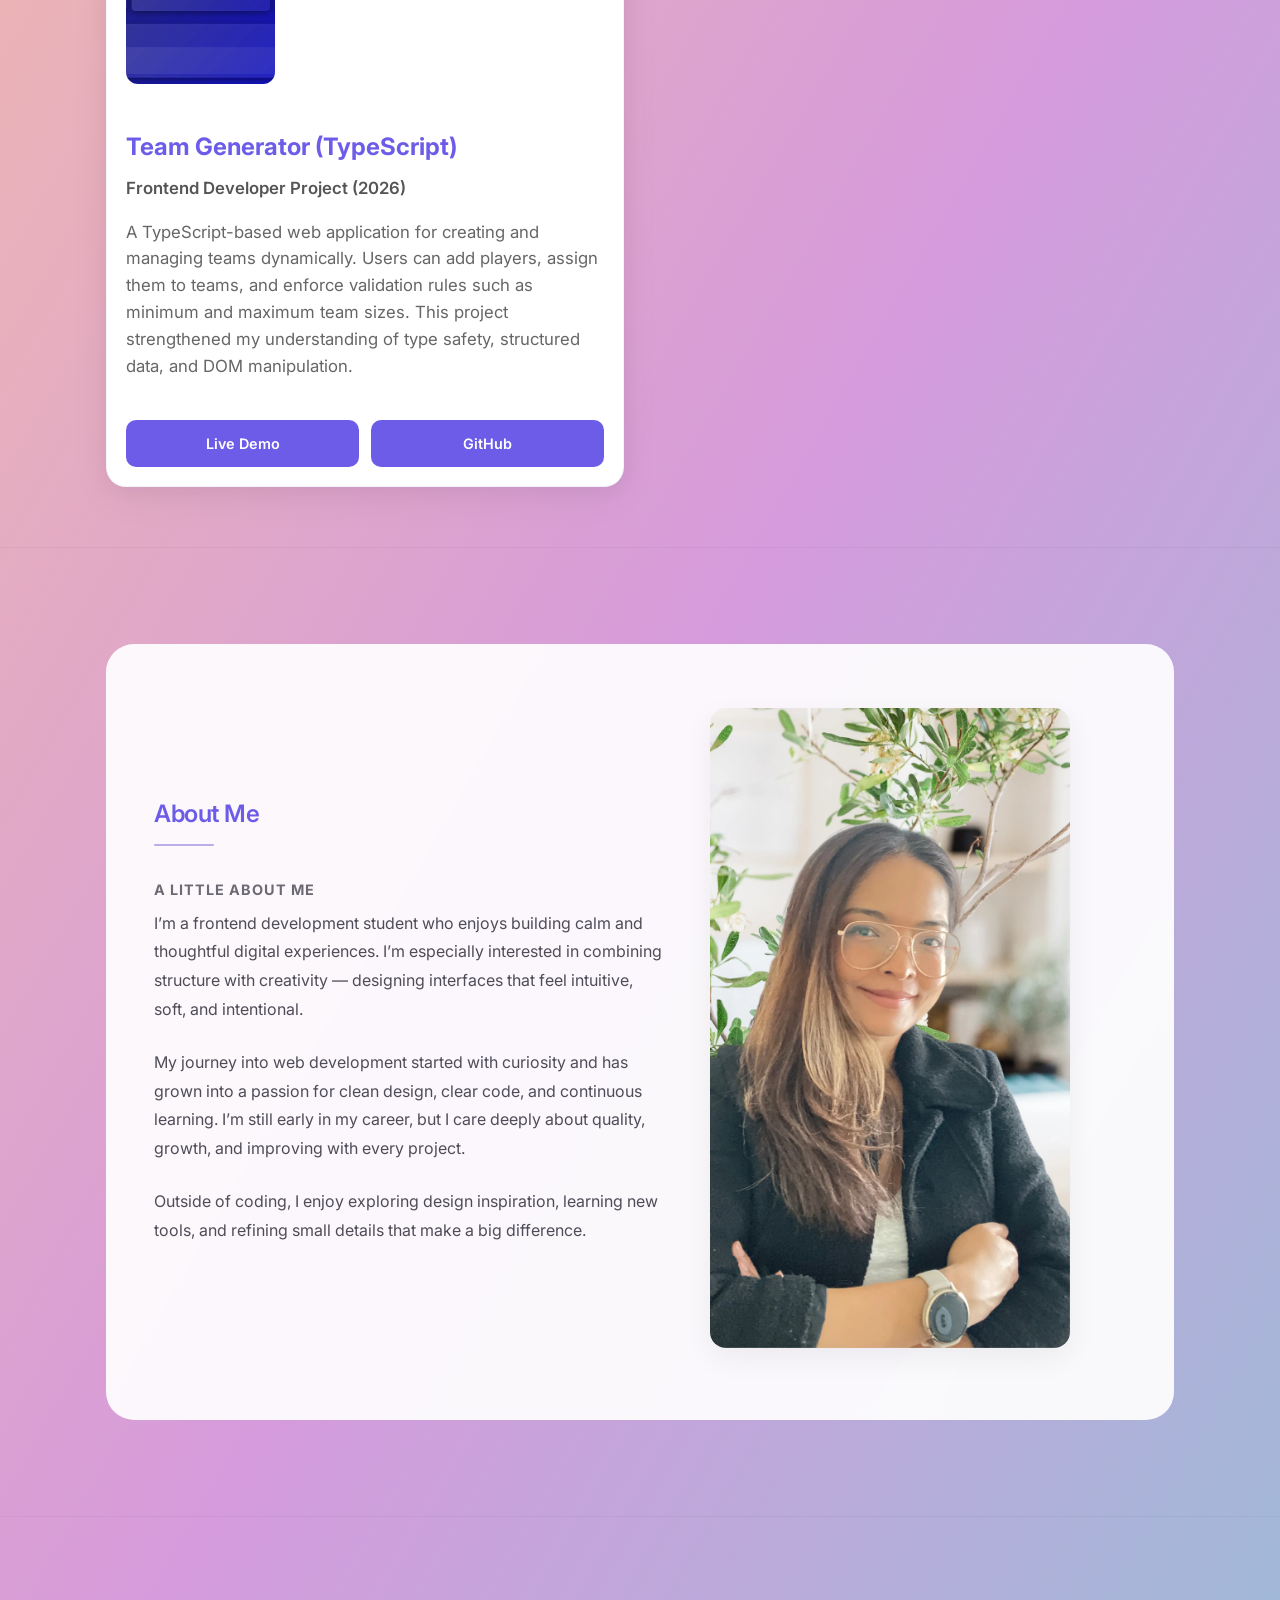
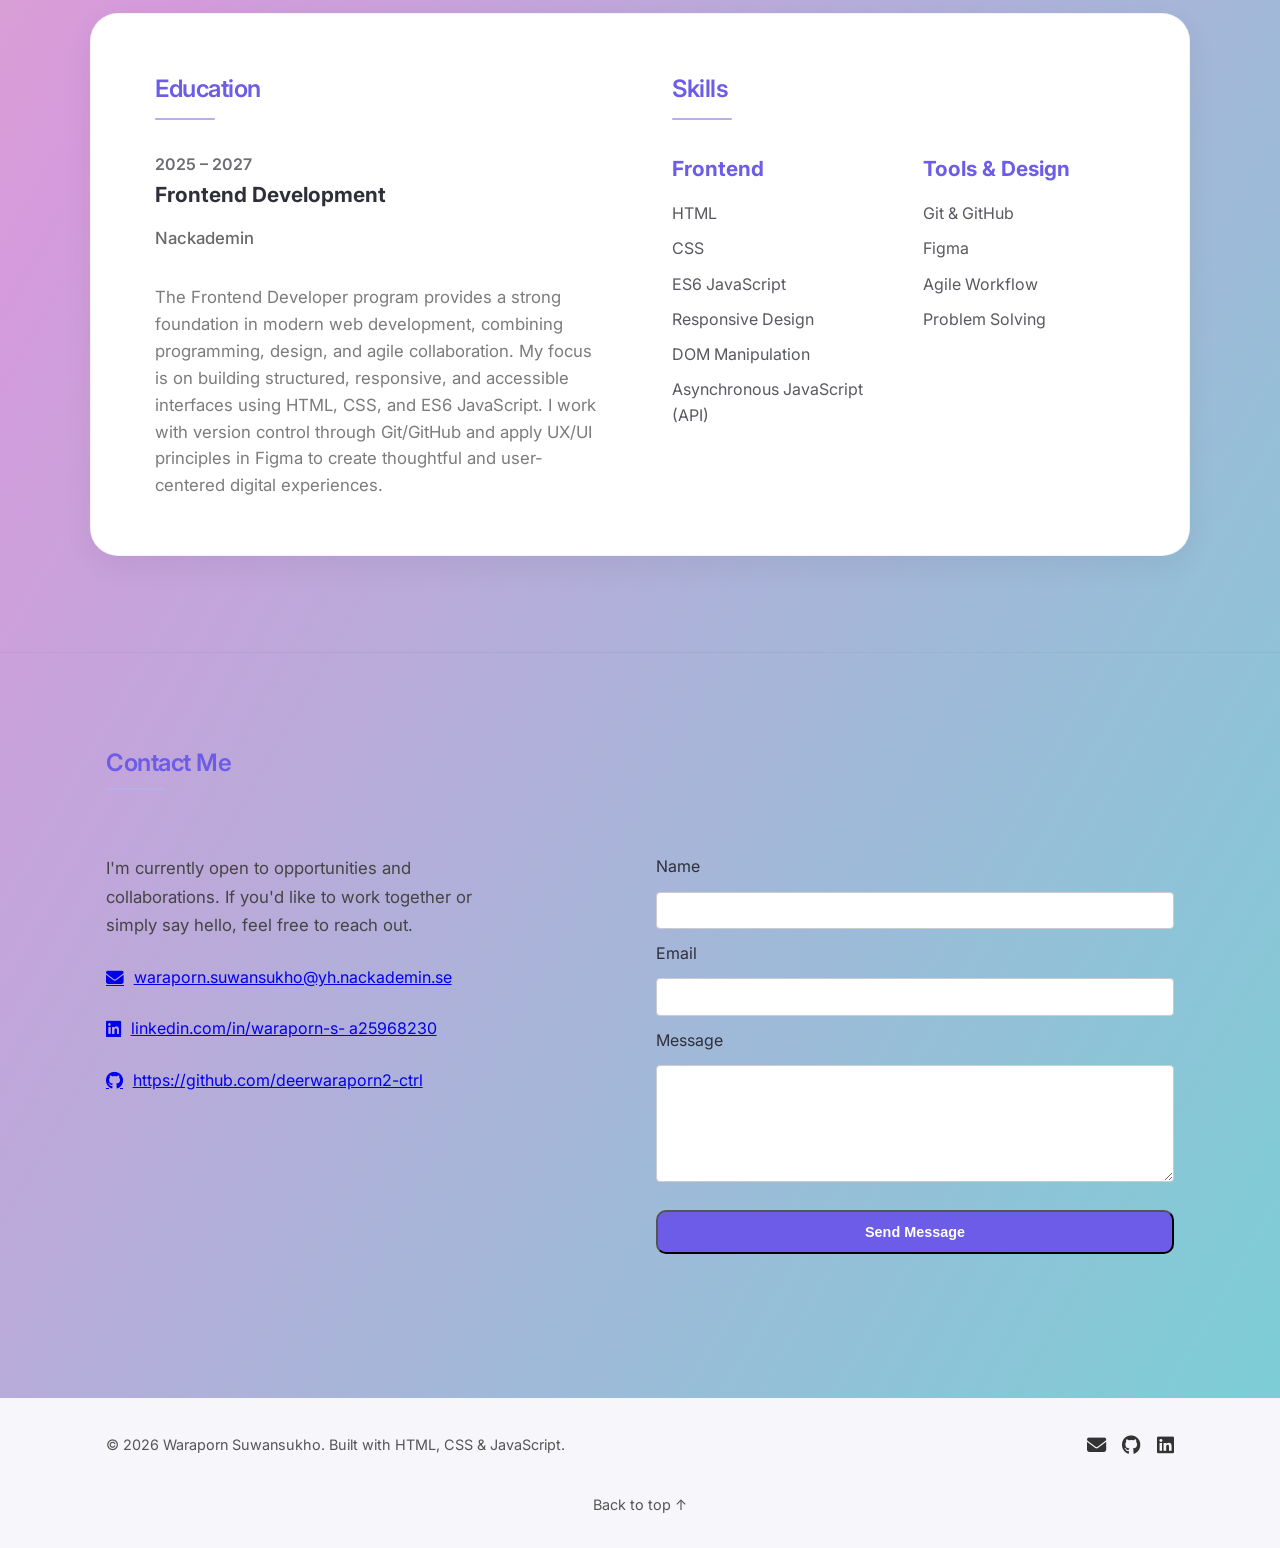
==== commit e836d866: "Update background to gradient and improve card design" ====
--- a/index.html
+++ b/index.html
@@ -151,43 +151,48 @@
   </section>
 
 
-  <section class="section" id="about">
+  <section id="about" class="section">
     <div class="container">
-      <div class="about-wrapper">
-
-        <div class="about-text reveal reveal-left">
-          <h2 class="section-title">About Me</h2>
-          <h3 class="intro">A little about me</h3>
-
-          <p>
-            I’m a frontend development student who enjoys building calm and thoughtful digital experiences.
-            I’m especially interested in combining structure with creativity — designing interfaces that
-            feel
-            intuitive, soft, and intentional.
-          </p>
-
-          <p>
-            My journey into web development started with curiosity and has grown into a passion for clean
-            design,
-            clear code, and continuous learning. I’m still early in my career, but I care deeply about
-            quality,
-            growth, and improving with every project.
-          </p>
-
-          <p>
-            Outside of coding, I enjoy exploring design inspiration, learning new tools, and refining small
-            details that make a big difference.
-          </p>
-
-        </div>
-
-        <div class="about-image reveal reveal-right">
-          <img src="images/waraporn.webp" alt="Portrait of Waraporn">
-        </div>
-
-      </div>
-    </div>
-  </section>
+
+    
+      <div class="card about-card">
+
+        <div class="about-wrapper">
+
+          <div class="about-text reveal reveal-left">
+            <h2 class="section-title">About Me</h2>
+            <h3 class="intro">A little about me</h3>
+
+            <p>
+              I’m a frontend development student who enjoys building calm and thoughtful digital experiences.
+              I’m especially interested in combining structure with creativity — designing interfaces that
+              feel intuitive, soft, and intentional.
+            </p>
+
+            <p>
+              My journey into web development started with curiosity and has grown into a passion for clean
+              design, clear code, and continuous learning. I’m still early in my career, but I care deeply about
+              quality, growth, and improving with every project.
+            </p>
+
+            <p>
+              Outside of coding, I enjoy exploring design inspiration, learning new tools, and refining small
+              details that make a big difference.
+            </p>
+          </div>
+
+          <div class="about-image reveal reveal-right">
+            <img src="images/waraporn.webp" alt="Portrait of Waraporn">
+          </div>
+
+        </div>
+
+      </div>
+      
+
+    </div>
+  </section>
+
 
   <section class="section section--soft" id="education">
     <article class="content-card">
--- a/style.css
+++ b/style.css
@@ -40,41 +40,29 @@
 h1, h2 {
   font-weight: 600;
 }
-
+/* =========================
+   BODY SECTION
+========================= */
+body {
+  font-family: "Inter", sans-serif;
+  background: linear-gradient(
+    120deg,
+    rgba(254, 172, 94, 0.65),
+    rgba(199, 121, 208, 0.75),
+    rgba(75, 192, 200, 0.75)
+  );
+
+  color: var(--text-dark);
+  line-height: 1.6;
+}
+
+/* Backgound */
 .section-title {
   font-size: 2.3rem;
 }
-
-
-/* BODY */
-body {
-    font-family: "Inter", sans-serif;
-    /* background-color: #fdfcfb; /* soft warm white */
-    /* background: #fcfbf9; /* very soft neutral */ 
-    background: var(--bg-main);
-
-    color: #2e2e2e;
-    color: var(--text-dark);
-    line-height: 1.6;
-}
-/* NAV */
-.case-navigation {
-  display: flex;
-  justify-content: space-between;
-  align-items: center;
-  margin-top: 3rem;
-}
-
-.case-nav a {
-  text-decoration: none;
-  font-weight: 500;
-  padding: 0.5rem 1rem;
-}
-
-.case-nav a:hover {
-  opacity: 0.6;
-}
-
+.section--soft {
+  background: none;
+}
 
 
 /* =========================
@@ -144,27 +132,19 @@
 ========================= */
 
 .hero {
-  min-height: 75vh; /* hero takes 75% of screen height. */
+  min-height: 75vh;
   display: flex;
   align-items: center;
   justify-content: center;
-  padding: 6rem 1.5rem; /* more breathing room top & bottom. */
-  background: radial-gradient(
-    circle at top,
-    rgba(108, 92, 231, 0.18),
-    transparent 60%
-  );
+  padding: 6rem 1.5rem;
 }
 
 /* Reusable card system */
 .card {
-  background: #ffffff;
+  background: rgba(255, 255, 255, 0.92);
+  backdrop-filter: blur(6px);
   padding: 4rem 3rem;
   border-radius: 28px;
-  box-shadow: 0 25px 60px rgba(0, 0, 0, 0.05); /* soft shadow - subtle floating effect */
-  transition: transform 0.4s ease, box-shadow 0.4s ease; /* soft shadow - subtle floating effect */
-  max-width: 900px;
-  width: 100%;
 }
 
 .card:hover {
@@ -173,13 +153,11 @@
 }
 
 /* Hero specific styling */
-.hero-card { /* soft gradient - depth, ligth border - clean definittion, no heavy line */
-  background: linear-gradient(
-    135deg,
-    #f6f3ff,
-    #ffffff
-  );
-  border: 1px solid rgba(157, 141, 241, 0.15);
+.hero-card {
+  background: rgba(255, 255, 255, 0.88);
+  backdrop-filter: blur(8px);
+  border: 1px solid rgba(120, 90, 200, 0.12);
+  
 }
 
 /* Content alignment */
@@ -257,18 +235,12 @@
     transform: translateY(-3px);
 }
 
-.about-title {
-    color: #d6a58f;
-}
-.about-card {
-    border-left: 6px solid #f2d8c9; /* warm beige accent */
-}
+
 .skills-card {
     border-left: 6px solid #b7d3c2; /* sage accent */
 }
-.projects-card {
-    border-left: 6px solid #b8cde6; /* dusty blue */
-}
+
+
 .contact-card {
     border-left: 6px solid #f5c6d6; /* soft blush */
 }
@@ -530,59 +502,25 @@
     grid-template-columns: 1fr 1fr;
   }
 }
-/* Layout + spacing  */
-.section { /* fade in */
-  padding: 6rem 1.5rem;
-  position: relative;
-}
-.section:not(:first-of-type) { /* Creates separation without heavy lines */
-  border-top: 1px solid rgba(0,0,0,0.04);
-}
- .section--soft {
-  position: relative;
-  overflow: hidden;
-}
-
-/* Background layer */
-.section--soft::before {
-  content: "";
-  position: absolute;
-  inset: 0;
-
-  background: url("images/lavender.jpg");
-  background-size: cover;
-  background-position: center;
-
-  filter: blur(4px); /* blur ONLY background */
-  transform: scale(1.05); /* prevents edge cut */
-
-  z-index: 0;
-}
-
-/* Overlay (soft color) */
-.section--soft::after {
-  content: "";
-  position: absolute;
-  inset: 0;
-
-  background: rgba(241, 237, 255, 0.80);
-
-  z-index: 1;
-}
-
-/* Content stays sharp */
-.section--soft > * {
-  position: relative;
-  z-index: 2;
-}
+
 .container {
   max-width: 1200px;
   margin: 0 auto;
-  padding: 0 24px;
-}
-
-
-/* About page */
+  padding: 0 16px;
+}
+
+
+/* =========================
+   ABOUT ME SECTION
+========================= */
+.about-title {
+    color: #d6a58f;
+}
+.about-card {
+    /* border-left: 6px solid #f2d8c9; /* warm beige accent */ 
+    max-width: 1100px;
+    margin: 0 auto;
+}
 .about-wrapper {
   display: grid;
   gap: 3rem;
@@ -888,8 +826,13 @@
 /* ============================= */
 /* Standard sections and containers */
 /* ============================= */
-.section {
+/* Layout + spacing  */
+.section { /* fade in */
   padding: 6rem 1.5rem;
+  position: relative;
+}
+.section:not(:first-of-type) { /* Creates separation without heavy lines */
+  border-top: 1px solid rgba(0,0,0,0.04);
 }
 .container {
   max-width: 1100px;
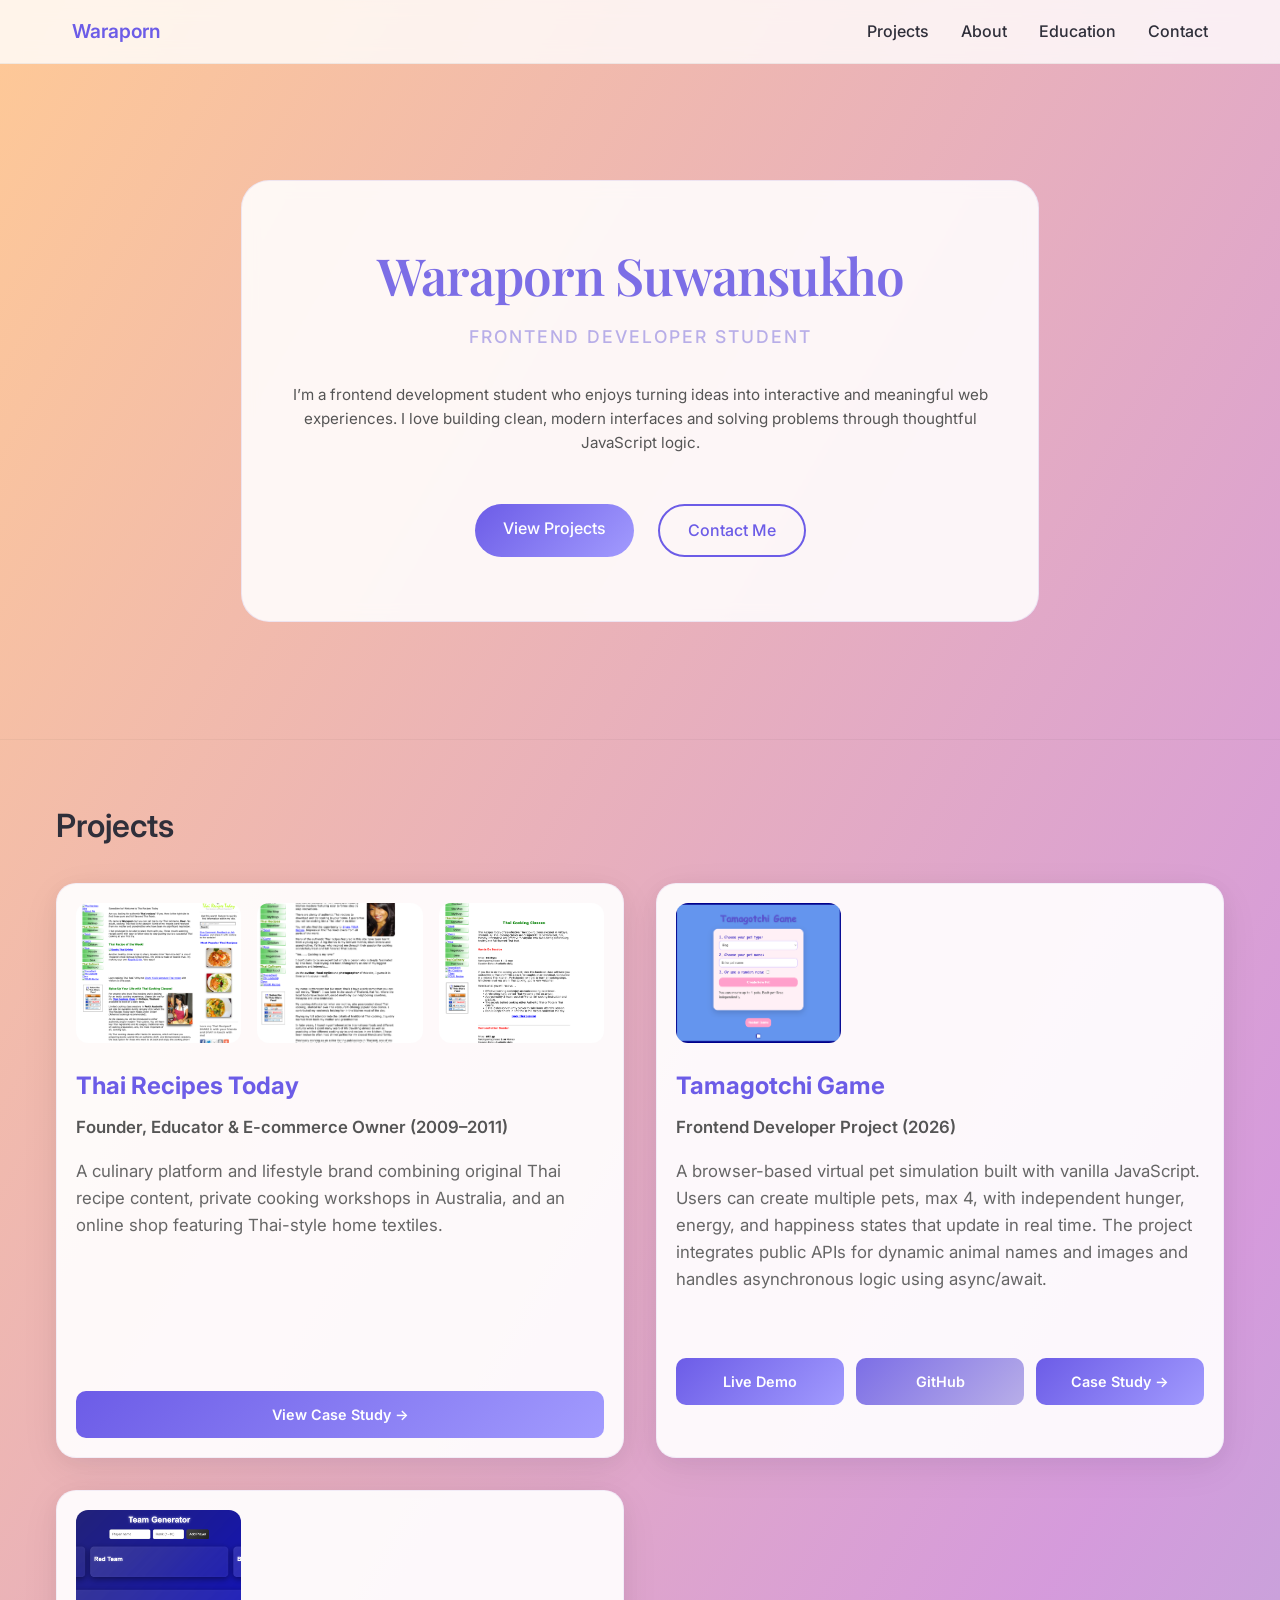
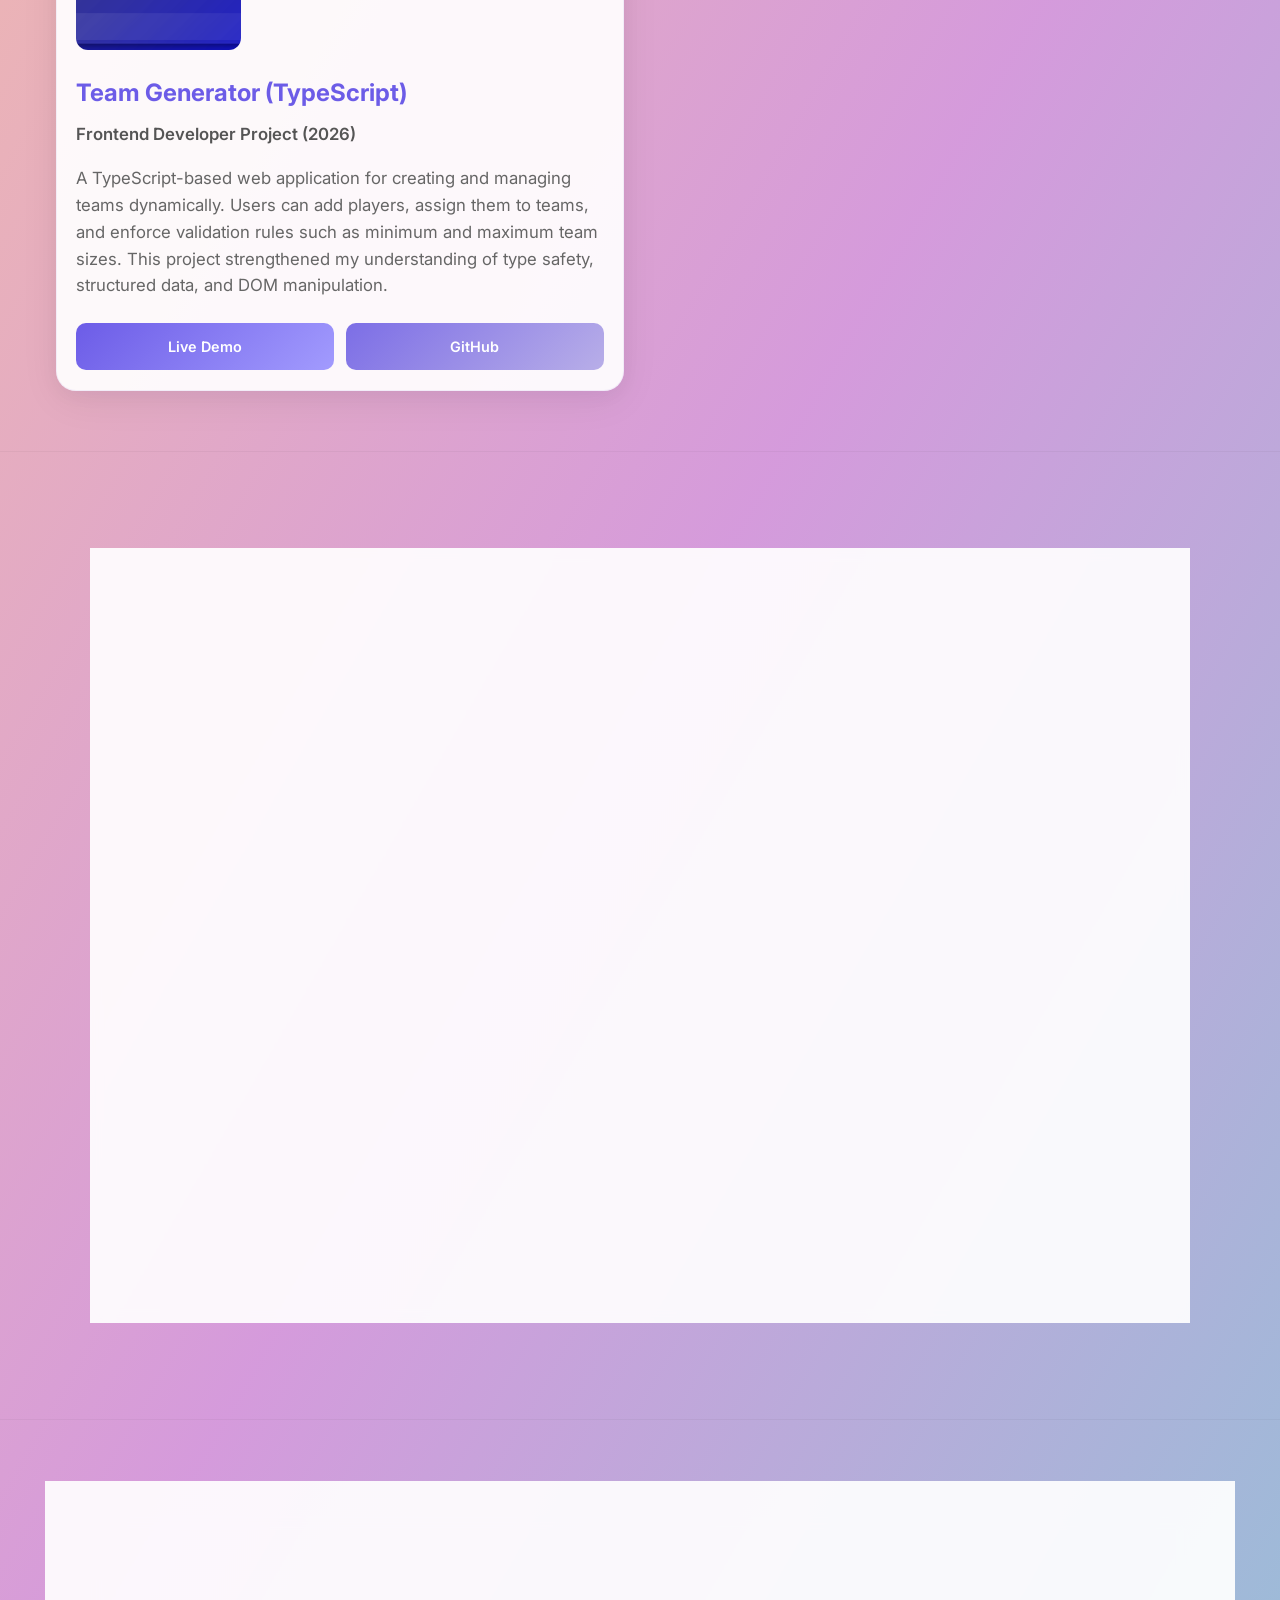
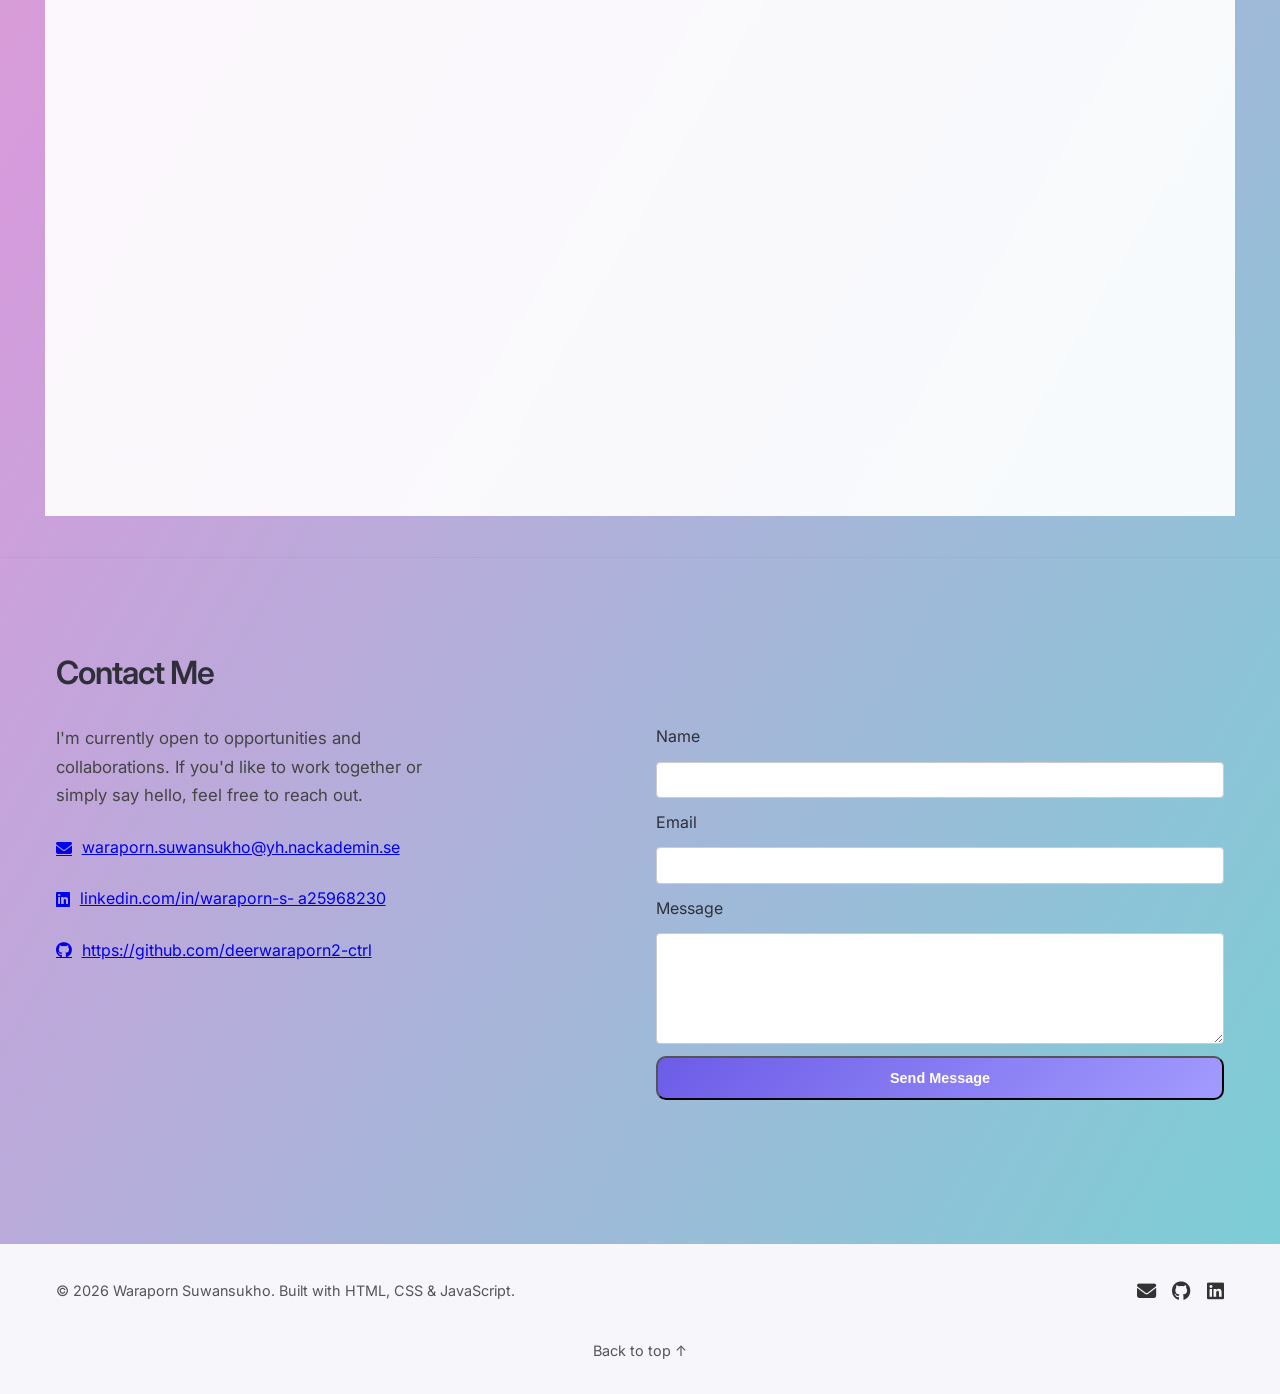
==== commit 1501ff9d: "refactor css structure, move to global/home/case-study, update images and layout" ====
--- a/index.html
+++ b/index.html
@@ -6,7 +6,8 @@
   <meta name="viewport" content="width=device-width, initial-scale=1.0">
   <title>Waraporn | Portfolio</title>
   <script src="index.js" defer></script>
-  <link rel="stylesheet" href="style.css">
+  <link rel="stylesheet" href="css/global.css">
+  <link rel="stylesheet" href="css/home.css">
   <link rel="stylesheet" href="https://cdnjs.cloudflare.com/ajax/libs/font-awesome/6.5.0/css/all.min.css">
   <link
     href="https://fonts.googleapis.com/css2?family=Inter:wght@300;400;500;600&family=Playfair+Display:wght@500;600&display=swap"
@@ -44,7 +45,7 @@
           and solving problems through thoughtful JavaScript logic.
         </p>
 
-        <div class="hero-buttons reveal">
+        <div class="hero-buttons">
           <a href="#projects" class="btn primary-btn">View Projects</a>
           <a href="#contact" class="btn secondary-btn">Contact Me</a>
         </div>
@@ -88,7 +89,7 @@
         </article>
         <article class="project-card">
           <div class="project-image">
-            <img src="images/tamagotchi-preview.jpg" alt="Tamagotchi game preview" class="lightbox-img">
+            <img src="images/Tamagotchi-game-home.jpg" alt="Tamagotchi game preview" class="lightbox-img">
           </div>
 
           <div class="project-content">
@@ -111,6 +112,9 @@
                   class="project-btn">Live Demo</a>
                 <a href="https://github.com/deerwaraporn2-ctrl/Tamagotchi-Game-New-Version" target="_blank"
                   class="project-btn project-btn--secondary">GitHub</a>
+                <a href="tamagotchi-case-study.html" class="project-btn">
+                  Case Study →
+                </a>
               </div>
             </div>
           </div>
@@ -154,7 +158,7 @@
   <section id="about" class="section">
     <div class="container">
 
-    
+
       <div class="card about-card">
 
         <div class="about-wrapper">
@@ -188,7 +192,7 @@
         </div>
 
       </div>
-      
+
 
     </div>
   </section>
--- a/css/global.css
+++ b/css/global.css
@@ -0,0 +1,348 @@
+:root {
+  --text-dark: #2f2f3a;
+
+  --accent-purple: #6c5ce7;      /* richer purple */
+  --accent-purple-soft: #a29bfe;
+
+  --bg-main: #faf9ff;            /* very soft lavender-white */
+  /* --bg-soft: #f1edff; */            /* section background */
+  --bg-soft: #f1edff;
+}
+
+/* RESET */
+* {
+    margin: 0;
+    padding: 0;
+    box-sizing: border-box;
+}
+
+h1 {
+  font-size: 3rem;
+  line-height: 1.2;
+  letter-spacing: -1px;
+}
+
+h2 {
+  font-size: 2rem;
+  margin-bottom: 1rem;
+}
+
+h3 {
+  font-size: 1.3rem;
+  margin-bottom: 0.8rem;
+}
+
+p {
+  font-size: 1.05rem;
+  line-height: 1.7;
+  color: #444;
+}
+h1, h2 {
+  font-weight: 600;
+}
+/* =========================
+   BODY SECTION
+========================= */
+body {
+  font-family: "Inter", sans-serif;
+  background: linear-gradient(
+    120deg,
+    rgba(254, 172, 94, 0.65),
+    rgba(199, 121, 208, 0.75),
+    rgba(75, 192, 200, 0.75)
+  );
+
+  color: var(--text-dark);
+  line-height: 1.6;
+
+
+  min-height: 100vh;
+}
+
+
+.section--soft {
+  background: none;
+}
+
+
+/* ============================= */
+/* Standard sections and containers */
+/* ============================= */
+/* Layout + spacing  */
+.section { /* fade in */
+  padding: 6rem 1.5rem;
+  position: relative;
+}
+.section:not(:first-of-type) { /* Creates separation without heavy lines */
+  border-top: 1px solid rgba(0,0,0,0.04);
+}
+
+.section-title {
+  font-size: 2.3rem;
+  margin-bottom: 2rem;
+
+  font-size: 2rem; /* restore size */
+ /*  font-weight: 600; */
+  color: var(--text-dark);
+}
+
+html {
+  scroll-behavior: smooth; 
+}
+/* =========================
+   NAV SECTION
+========================= */
+.navbar {
+  position: sticky;
+  top: 0;
+  width: 100%;
+  background: rgba(255, 255, 255, 0.8);
+  backdrop-filter: blur(10px);
+  z-index: 1000;
+  border-bottom: 1px solid rgba(0,0,0,0.05);
+}
+
+.nav-container {
+  max-width: 1200px;
+  margin: 0 auto;
+  padding: 1rem 2rem;
+
+  display: flex;
+  justify-content: space-between;
+  align-items: center;
+}
+
+.nav-logo {
+  font-weight: 600;
+  font-size: 1.2rem;
+  color: var(--accent-purple);
+}
+
+.nav-links {
+  display: flex;
+  gap: 2rem;
+}
+
+.nav-links a {
+  text-decoration: none;
+  color: var(--text-dark);
+  font-weight: 500;
+  position: relative;
+}
+
+.nav-links a:hover {
+  color: var(--accent-purple);
+}
+
+/* Add hover underline animation */
+.nav-links a::after {
+  content: "";
+  position: absolute;
+  left: 0;
+  bottom: -4px;
+  width: 0%;
+  height: 2px;
+  background: var(--accent-purple);
+  transition: width 0.3s ease;
+}
+
+.nav-links a:hover::after {
+  width: 100%;
+}
+
+/* =========================
+   BUTTON SYSTEM (GLOBAL)
+========================= */
+
+/* === PROJECT BUTTONS (used in projects + case study) === */
+.project-actions {
+  display: flex;
+  justify-content: center;
+  gap: 1rem;
+  margin-top: 1.5rem;
+}
+
+.project-btn {
+  display: inline-flex;
+  justify-content: center;
+  align-items: center;
+
+  text-decoration: none;
+  font-weight: 600;
+  font-size: 0.9rem;
+
+  color: white;
+  padding: 0.8rem 1.4rem;
+  border-radius: 12px;
+
+  background: linear-gradient(
+    135deg,
+    #6c5ce7,
+    #a29bfe
+  );
+
+  transition: all 0.25s ease;
+}
+
+.project-btn:hover {
+  transform: translateY(-2px);
+  box-shadow: 0 8px 20px rgba(108, 92, 231, 0.25);
+}
+
+.project-btn--secondary {
+  background: linear-gradient(
+    135deg,
+    #7c6ee6,
+    #b8aee8
+  );
+  color: white;
+}
+
+/* === HERO BUTTONS (separate system to avoid conflicts) === */
+.hero-buttons .btn {
+  padding: 12px 28px;
+  border-radius: 30px;
+  text-decoration: none;
+  font-weight: 500;
+}
+
+.hero-buttons .primary-btn {
+  background: linear-gradient(135deg, #6c5ce7, #a29bfe);
+  color: white;
+}
+
+.hero-buttons .secondary-btn {
+  border: 2px solid #6c5ce7;
+  color: #6c5ce7;
+}
+
+
+
+/* =========================
+   CARDs SECTION
+========================= */
+
+.content-card {
+  background: rgba(255, 255, 255, 0.92);
+  backdrop-filter: blur(6px);
+  border-radius: 28px;
+
+  padding: 3.5rem 4rem;
+  box-shadow: 0 10px 30px rgba(20, 20, 40, 0.06);
+  border: 1px solid rgba(120, 90, 200, 0.08);
+  max-width: 1100px;
+  margin: 0 auto;
+}
+.card {
+  background: rgba(255, 255, 255, 0.92);
+  backdrop-filter: blur(6px);
+  padding: 4rem 3rem;
+  border-radius: 28px;
+}
+
+.card:hover {
+  transform: translateY(-8px); /* card slightly lifts */
+  box-shadow: 0 35px 80px rgba(0, 0, 0, 0.08); /* card slightly lifts */
+}
+
+/* ============================= */
+/* Footer */
+/* ============================= */
+.footer {
+  background: #f7f7fb;
+  padding: 2rem 0;
+  margin-top: 3rem;
+}
+
+.footer-inner {
+  display: flex;
+  justify-content: space-between;
+  align-items: center;
+}
+
+.footer-text {
+  font-size: 0.9rem;
+  color: #555;
+}
+
+.footer-links {
+  display: flex;
+  gap: 1rem;
+}
+
+.footer-icon {
+  font-size: 1.2rem;
+  color: #333;
+  text-decoration: none;
+}
+
+.footer-icon:hover {
+  color: #6c5ce7; /* your purple accent */
+}
+@media (max-width: 768px) {
+
+  .footer-inner {
+    flex-direction: column;
+    gap: 1rem;
+    text-align: center;
+  }
+
+}
+.back-top {
+  display: block;
+  text-align: center;
+  margin-top: 2rem;
+  font-size: 0.9rem;
+  text-decoration: none;
+  color: #555;
+}
+
+.back-top:hover {
+  color: #6c5ce7;
+}
+/* ============================= */
+/* Lightbox */
+/* ============================= */
+.lightbox {
+  display: none;
+  position: fixed;
+  z-index: 999;
+  padding-top: 60px;
+  left: 0;
+  top: 0;
+  width: 100%;
+  height: 100%;
+  background-color: rgba(0,0,0,0.85);
+
+  z-index: 1000;
+}
+
+.lightbox-content {
+  margin: auto;
+  display: block;
+  max-width: 90%;
+  max-height: 80vh;
+  border-radius: 8px;
+  position: relative;
+  z-index: 1000; 
+}
+
+.lightbox-close {
+  position: absolute;
+  top: 20px;
+  right: 35px;
+  font-size: 40px;
+  color: white;
+  cursor: pointer;
+
+}
+
+.lightbox-img {
+  cursor: zoom-in;
+}
+
+.container {
+  max-width: 1200px;
+  margin: 0 auto;
+  padding: 0 16px;
+}
--- a/css/home.css
+++ b/css/home.css
@@ -0,0 +1,310 @@
+
+/* =========================
+HERO SECTION
+========================= */
+
+.hero {
+min-height: 75vh;
+display: flex;
+align-items: center;
+justify-content: center;
+padding: 6rem 1.5rem;
+}
+
+.hero-card {
+background: rgba(255, 255, 255, 0.88);
+backdrop-filter: blur(8px);
+border: 1px solid rgba(120, 90, 200, 0.12);
+}
+
+.hero-content {
+text-align: center;
+max-width: 700px;
+margin: 0 auto;
+}
+
+.hero-name {
+font-family: "Playfair Display", serif;
+font-size: 3.2rem;
+font-weight: 600;
+letter-spacing: -1px;
+margin-bottom: 1rem;
+color: #7c6ee6;
+}
+
+.hero-title {
+font-size: 1.1rem;
+font-weight: 500;
+color: #b8aee8;
+margin-bottom: 2rem;
+text-transform: uppercase;
+letter-spacing: 2px;
+}
+
+.hero-description {
+font-size: 0.95rem;
+line-height: 1.6;
+opacity: 0.85;
+color: #555;
+margin-bottom: 3rem;
+}
+
+.hero-buttons {
+display: flex;
+justify-content: center;
+gap: 1.5rem;
+}
+
+/* =========================
+PROJECT SECTION
+========================= */
+
+#projects {
+width: 100%;
+padding: 60px 0;
+}
+
+.projects-grid {
+display: grid;
+grid-template-columns: repeat(2, 1fr);
+gap: 2rem;
+}
+
+.project-card {
+background: rgba(255, 255, 255, 0.92);
+padding: 1.2rem;
+border-radius: 20px;
+box-shadow:
+0 4px 20px rgba(20, 20, 40, 0.04),
+0 10px 40px rgba(20, 20, 40, 0.06);
+border: 1px solid rgba(120, 90, 200, 0.08);
+transition: transform 0.25s ease, box-shadow 0.25s ease;
+}
+
+.project-card:hover {
+transform: translateY(-4px);
+box-shadow:
+0 10px 30px rgba(20, 20, 40, 0.08),
+0 20px 60px rgba(20, 20, 40, 0.10);
+}
+
+.project-title {
+font-size: 1.5rem;
+margin-bottom: 0.5rem;
+color: var(--accent-purple);
+}
+
+.project-role {
+font-weight: 600;
+color: #555;
+margin-bottom: 1rem;
+}
+
+.project-description {
+color: #666;
+margin-bottom: 1.5rem;
+line-height: 1.6;
+}
+
+.project-actions {
+display: flex;
+gap: 0.75rem;
+margin-top: 1rem;
+}
+
+.project-btn {
+flex: 1;
+display: flex;
+justify-content: center;
+align-items: center;
+text-decoration: none;
+font-weight: 600;
+font-size: 0.9rem;
+color: white;
+padding: 0.75rem 1.25rem;
+border-radius: 10px;
+background-color: var(--accent-purple);
+transition: background-color 0.3s ease;
+}
+
+.project-btn:hover {
+background-color: #695bd4;
+transform: translateY(-2px);
+}
+
+.project-image {
+display: grid;
+grid-template-columns: repeat(3, 1fr);
+gap: 1rem;
+margin-bottom: 1.5rem;
+}
+
+.project-image img {
+width: 100%;
+height: 140px;
+border-radius: 12px;
+object-fit: cover;
+transition: transform 0.25s ease;
+}
+
+.project-image img:hover {
+transform: scale(1.03);
+}
+
+@media (max-width: 768px) {
+.projects-grid {
+grid-template-columns: 1fr;
+}
+}
+
+/* =========================
+ABOUT SECTION
+========================= */
+
+.about-card {
+max-width: 1100px;
+margin: 0 auto;
+}
+
+.about-wrapper {
+display: grid;
+gap: 3rem;
+}
+
+@media (min-width: 768px) {
+.about-wrapper {
+grid-template-columns: 1.1fr 0.9fr;
+align-items: center;
+}
+}
+
+.about-text p {
+margin-bottom: 1.5rem;
+line-height: 1.8;
+color: var(--text-dark);
+}
+
+.about-text .intro {
+font-size: 0.9rem;
+letter-spacing: 1px;
+text-transform: uppercase;
+opacity: 0.7;
+margin-bottom: 0.5rem;
+}
+
+.about-image img {
+width: 100%;
+max-width: 360px;
+border-radius: 16px;
+height: auto;
+box-shadow: 0 10px 30px rgba(0,0,0,0.06);
+}
+
+/* =========================
+EDUCATION + SKILLS
+========================= */
+
+.background-grid {
+display: grid;
+grid-template-columns: 1fr 1fr;
+gap: 4rem;
+}
+
+.education-item {
+margin-bottom: 2rem;
+}
+
+.education-year {
+font-weight: 600;
+opacity: 0.7;
+}
+
+.school {
+font-weight: 500;
+margin: 0.3rem 0;
+opacity: 0.8;
+}
+
+.description {
+margin-top: 1rem;
+line-height: 1.6;
+opacity: 0.7;
+}
+
+.skills-grid {
+display: grid;
+grid-template-columns: 1fr 1fr;
+gap: 1.5rem 3rem;
+}
+
+.skills h3 {
+color: var(--accent-purple);
+margin-bottom: 1rem;
+}
+
+.skills li {
+margin-bottom: 0.6rem;
+opacity: 0.8;
+}
+
+@media (max-width: 900px) {
+.background-grid {
+grid-template-columns: 1fr;
+}
+}
+
+/* =========================
+CONTACT
+========================= */
+
+.contact-grid {
+display: grid;
+grid-template-columns: 1fr 1fr;
+gap: 2rem;
+margin-top: 2rem;
+}
+
+.contact-info {
+max-width: 400px;
+line-height: 1.6;
+}
+
+.contact-item {
+display: flex;
+align-items: center;
+gap: 0.6rem;
+}
+
+.contact-form {
+display: flex;
+flex-direction: column;
+gap: 0.75rem;
+}
+
+.contact-form input,
+.contact-form textarea {
+padding: 0.6rem;
+border: 1px solid #ccc;
+border-radius: 4px;
+}
+
+@media (max-width: 768px) {
+.contact-grid {
+grid-template-columns: 1fr;
+}
+}
+
+/* =========================
+REVEAL ANIMATION
+========================= */
+
+.reveal {
+opacity: 0;
+transform: translateY(20px);
+transition: opacity 0.7s ease-out, transform 0.7s ease-out;
+}
+
+.reveal.active {
+opacity: 1;
+transform: translateY(0);
+}
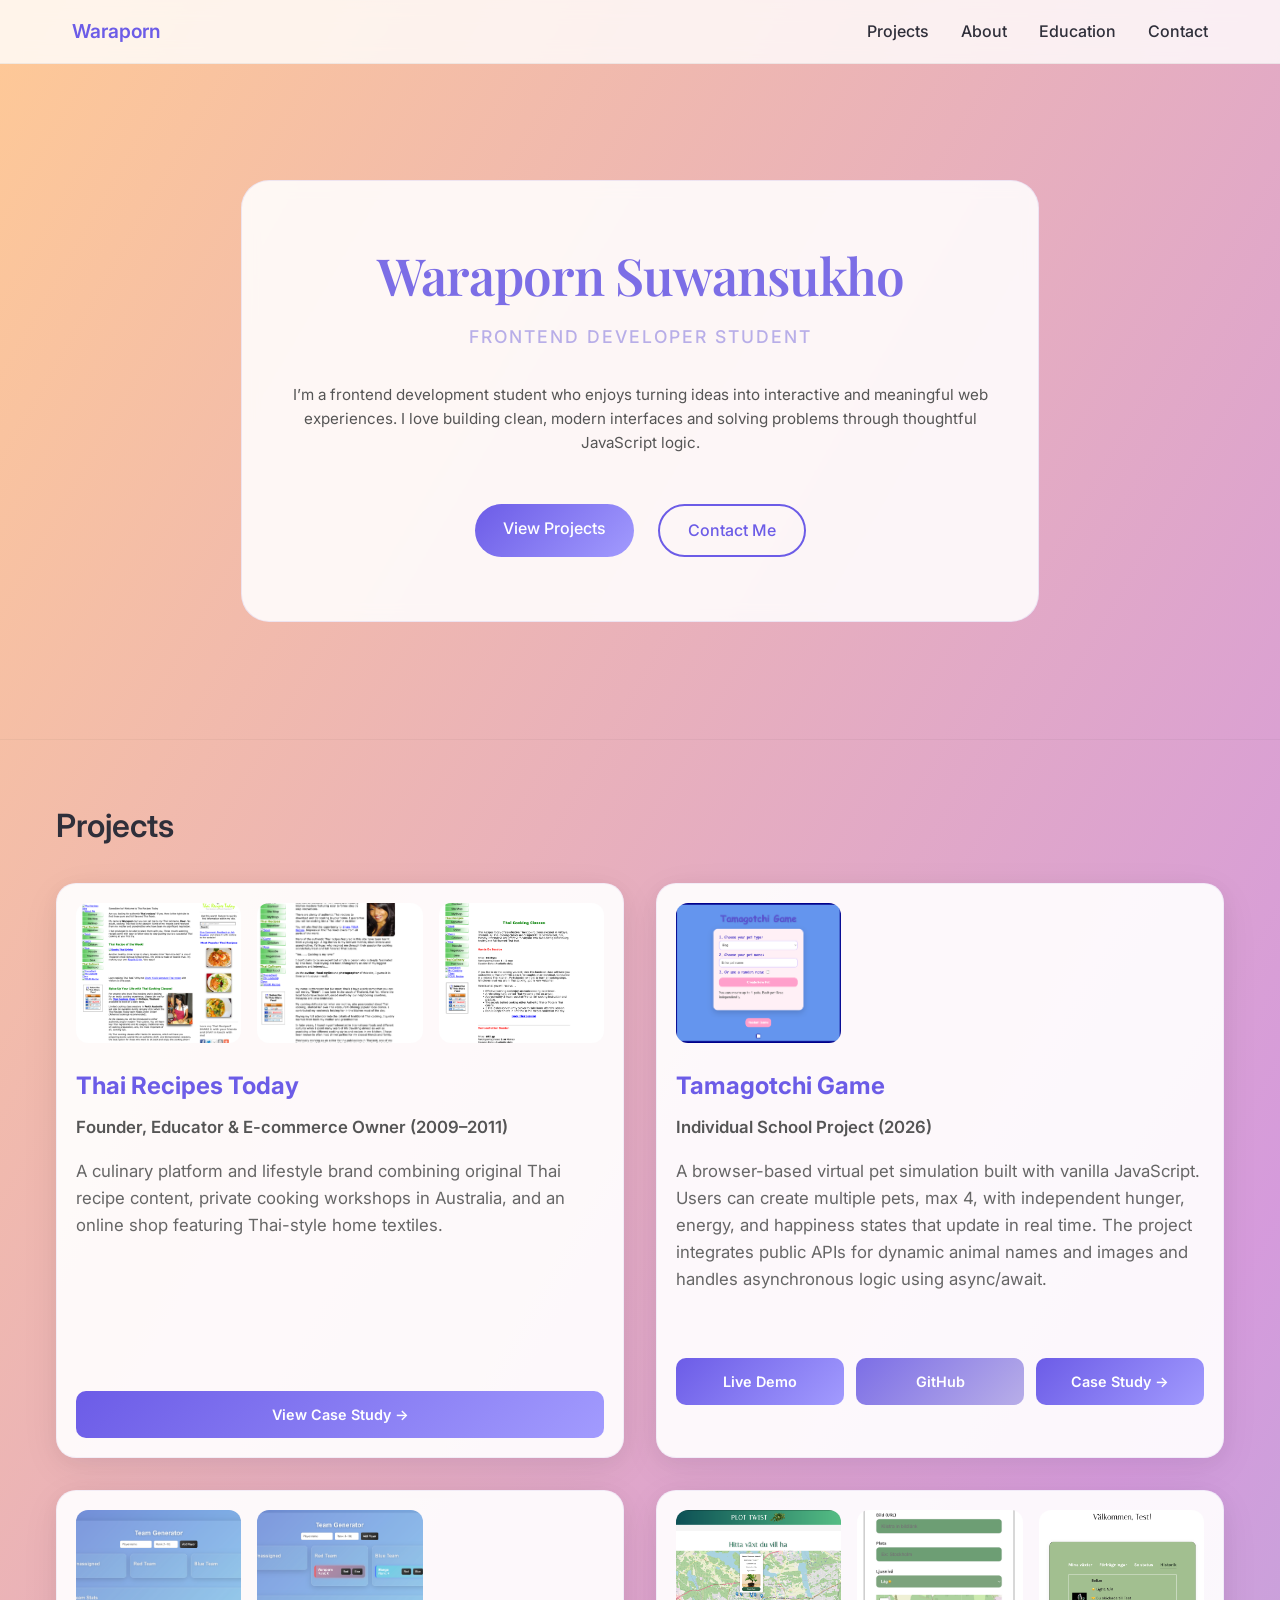
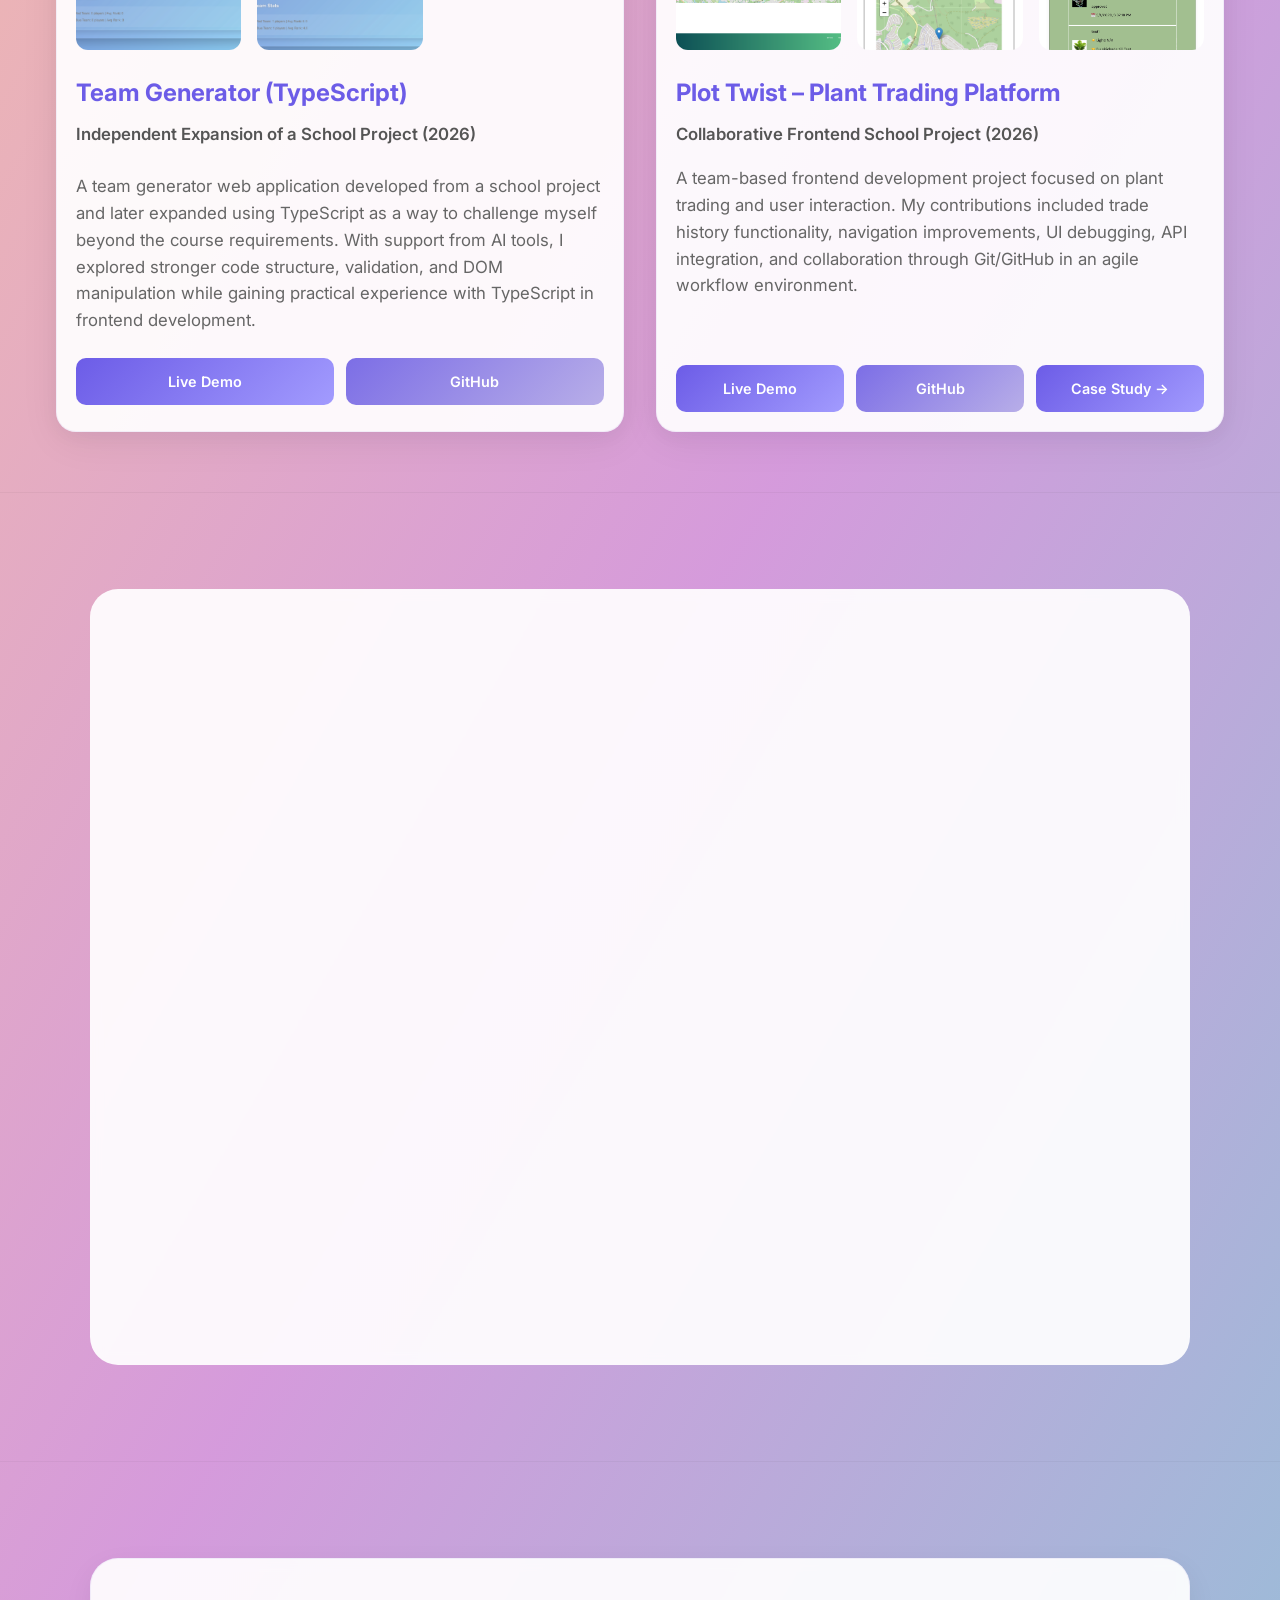
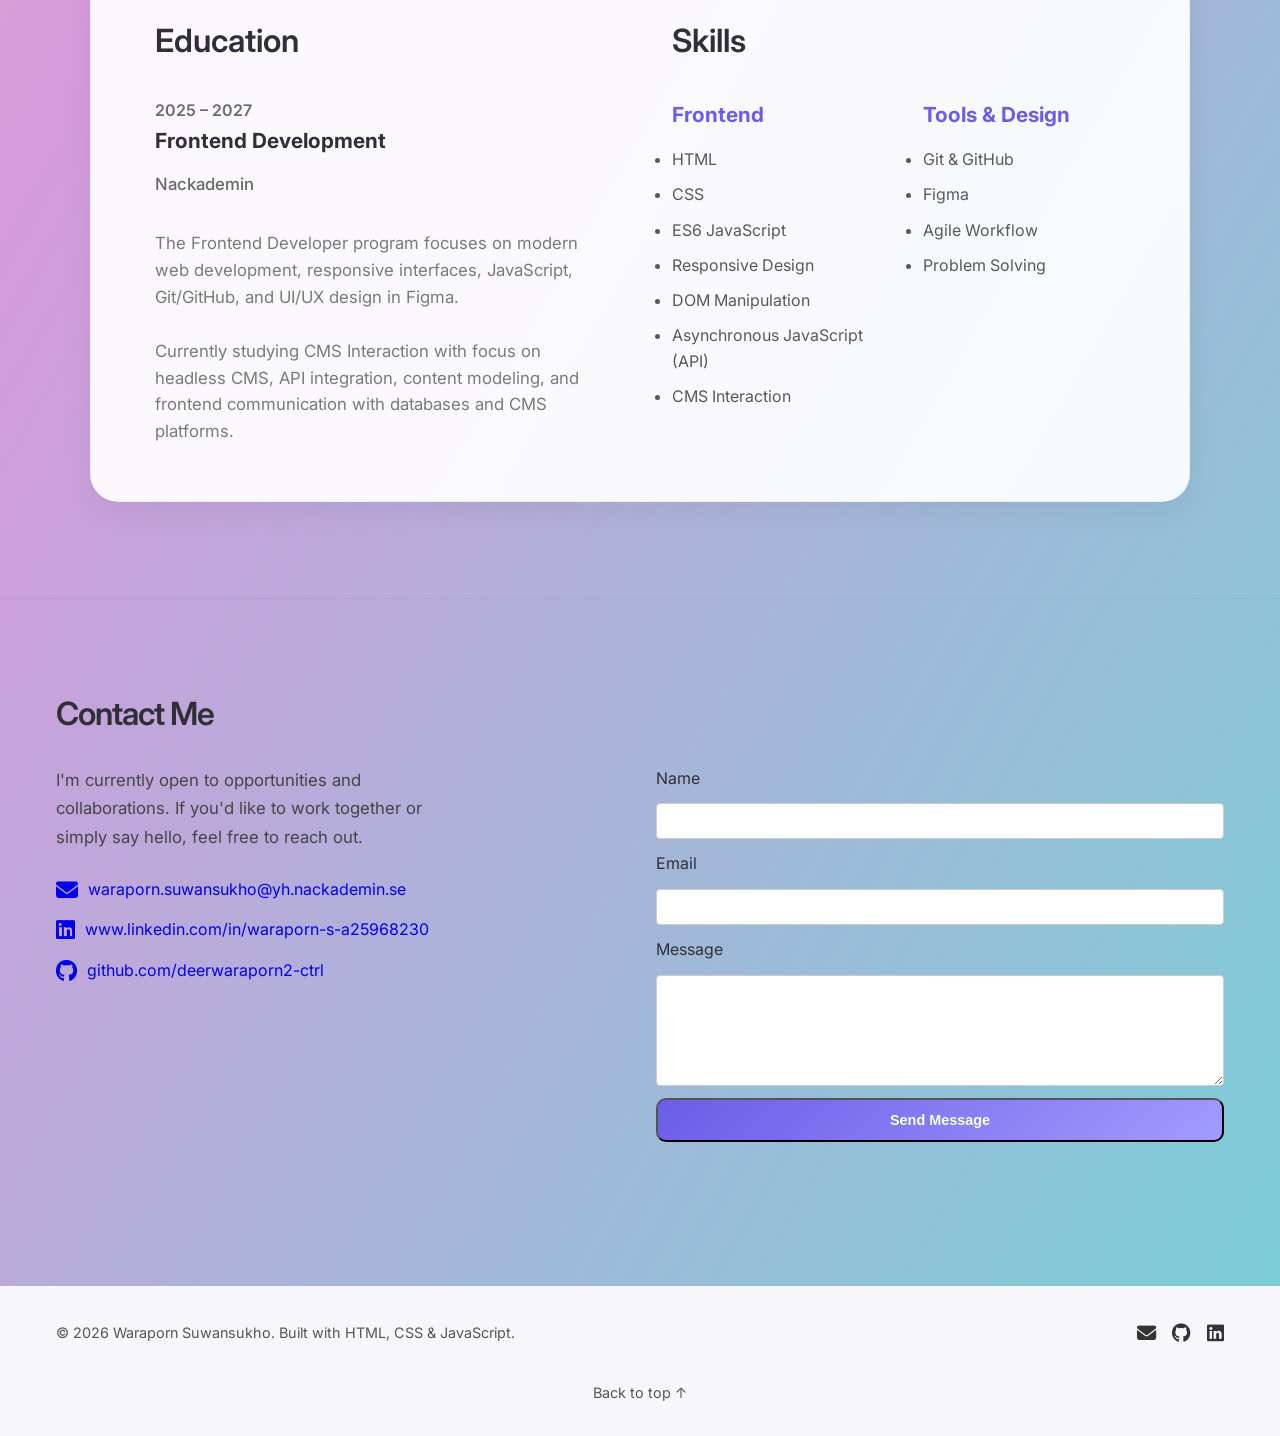
==== commit d89932a3: "Add Plot Twist case study and responsive gallery" ====
--- a/index.html
+++ b/index.html
@@ -90,12 +90,13 @@
         <article class="project-card">
           <div class="project-image">
             <img src="images/Tamagotchi-game-home.jpg" alt="Tamagotchi game preview" class="lightbox-img">
+            
           </div>
 
           <div class="project-content">
             <h3 class="project-title">Tamagotchi Game</h3>
             <p class="project-role">
-              Frontend Developer Project (2026)
+              Individual School Project (2026)
             </p>
             <p class="project-description">
               A browser-based virtual pet simulation built with vanilla JavaScript.
@@ -121,21 +122,25 @@
         </article>
         <article class="project-card">
           <div class="project-image">
-            <img src="images/team-generator-preview.jpg" alt="Team Generator app preview" class="lightbox-img">
+            <img src="images/team-generator-home.jpg" alt="Team Generator app preview" class="lightbox-img">
+
+            <img src="images/team-generator-game.jpg" alt="Team Generator app preview" class="lightbox-img">
           </div>
 
           <div class="project-content">
             <h3 class="project-title">Team Generator (TypeScript)</h3>
 
             <p class="project-role">
-              Frontend Developer Project (2026)
+              Independent Expansion of a School Project (2026)
             </p>
 
             <p class="project-description">
-              A TypeScript-based web application for creating and managing teams dynamically.
-              Users can add players, assign them to teams, and enforce validation rules such
-              as minimum and maximum team sizes. This project strengthened my understanding
-              of type safety, structured data, and DOM manipulation.
+            <p class="project-description">
+              A team generator web application developed from a school project and later expanded using TypeScript as a
+              way to challenge myself beyond the course requirements. With support from AI tools, I explored stronger
+              code structure, validation, and DOM manipulation while gaining practical experience with TypeScript in
+              frontend development.
+            </p>
             </p>
 
             <div class="project-links">
@@ -148,6 +153,56 @@
               </div>
             </div>
           </div>
+        </article>
+        <article class="project-card">
+
+          <div class="project-image">
+
+            <img src="images/plot-twist-map.jpg" alt="Plot Twist map" class="lightbox-img">
+
+            <img src="images/add-plant.jpg" alt="Plot Twist add plant" class="lightbox-img">
+
+            <img src="images/historik.jpg" alt="Plot Twist history" class="lightbox-img">
+
+          </div>
+
+          <div class="project-content">
+
+            <h3 class="project-title">Plot Twist – Plant Trading Platform</h3>
+
+            <p class="project-role">
+              Collaborative Frontend School Project (2026)
+            </p>
+
+            <p class="project-description">
+              A team-based frontend development project focused on plant trading and user interaction.
+              My contributions included trade history functionality, navigation improvements, UI debugging,
+              API integration, and collaboration through Git/GitHub in an agile workflow environment.
+            </p>
+            <br>
+
+            <div class="project-links">
+              <div class="project-actions">
+            
+
+                <a href="https://deerwaraporn2-ctrl.github.io/webbshop-2026-fe/" target="_blank" class="project-btn">
+                  Live Demo
+                </a>
+
+                <a href="https://github.com/deerwaraporn2-ctrl/webbshop-2026-fe" target="_blank"
+                  class="project-btn project-btn--secondary">
+                  GitHub
+                </a>
+
+                <a href="plot-twist-case-study.html" class="project-btn">
+                  Case Study →
+                </a>
+
+              </div>
+            </div>
+
+          </div>
+
         </article>
 
       </div>
@@ -216,14 +271,14 @@
           </div>
 
           <p class="description">
-            The Frontend Developer program provides a strong foundation in modern web development, combining
-            programming, design, and agile collaboration.
-
-            My focus is on building structured, responsive, and accessible interfaces using HTML, CSS, and
-            ES6 JavaScript.
-
-            I work with version control through Git/GitHub and apply UX/UI principles in Figma to
-            create thoughtful and user-centered digital experiences.
+            The Frontend Developer program focuses on modern web development, responsive interfaces,
+            JavaScript, Git/GitHub, and UI/UX design in Figma.
+
+            <br>
+            <br>
+
+            Currently studying CMS Interaction with focus on headless CMS, API integration,
+            content modeling, and frontend communication with databases and CMS platforms.
           </p>
 
         </div>
@@ -244,6 +299,7 @@
                 <li>Responsive Design</li>
                 <li>DOM Manipulation</li>
                 <li>Asynchronous JavaScript (API)</li>
+                <li>CMS Interaction</li>
               </ul>
             </div>
 
@@ -287,18 +343,14 @@
               <i class="fa-solid fa-envelope"></i>
               <span>waraporn.suwansukho@yh.nackademin.se</span>
             </a>
-            <br>
-            <a href="https://linkedin.com/in/yourprofile" target="_blank" class="contact-item">
+            <a href="https://www.linkedin.com/in/waraporn-s-a25968230" target="_blank" class="contact-item">
               <i class="fa-brands fa-linkedin"></i>
-              <span>linkedin.com/in/waraporn-s-
-                a25968230</span>
+              <span>www.linkedin.com/in/waraporn-s-a25968230</span>
             </a>
-            <br>
-            <a href="https://github.com/yourusername" target="_blank" class="contact-item">
+            <a href="https://github.com/deerwaraporn2-ctrl" target="_blank" class="contact-item">
               <i class="fa-brands fa-github"></i>
-              <span>https://github.com/deerwaraporn2-ctrl</span>
+              <span>github.com/deerwaraporn2-ctrl</span>
             </a>
-            <br>
           </div>
 
 
@@ -353,10 +405,12 @@
     <a href="#top" class="back-top">Back to top ↑</a>
 
   </footer>
+
   <div id="lightbox" class="lightbox">
     <span class="lightbox-close">&times;</span>
     <img class="lightbox-content" id="lightbox-img">
   </div>
+  
 </body>
 
 </html>
--- a/css/home.css
+++ b/css/home.css
@@ -294,6 +294,18 @@
 }
 }
 
+.contact-item {
+  display: flex;
+  align-items: center;
+  gap: 10px;
+  margin-bottom: 15px;
+  text-decoration: none;
+}
+
+.contact-item i {
+  font-size: 22px;
+}
+
 /* =========================
 REVEAL ANIMATION
 ========================= */
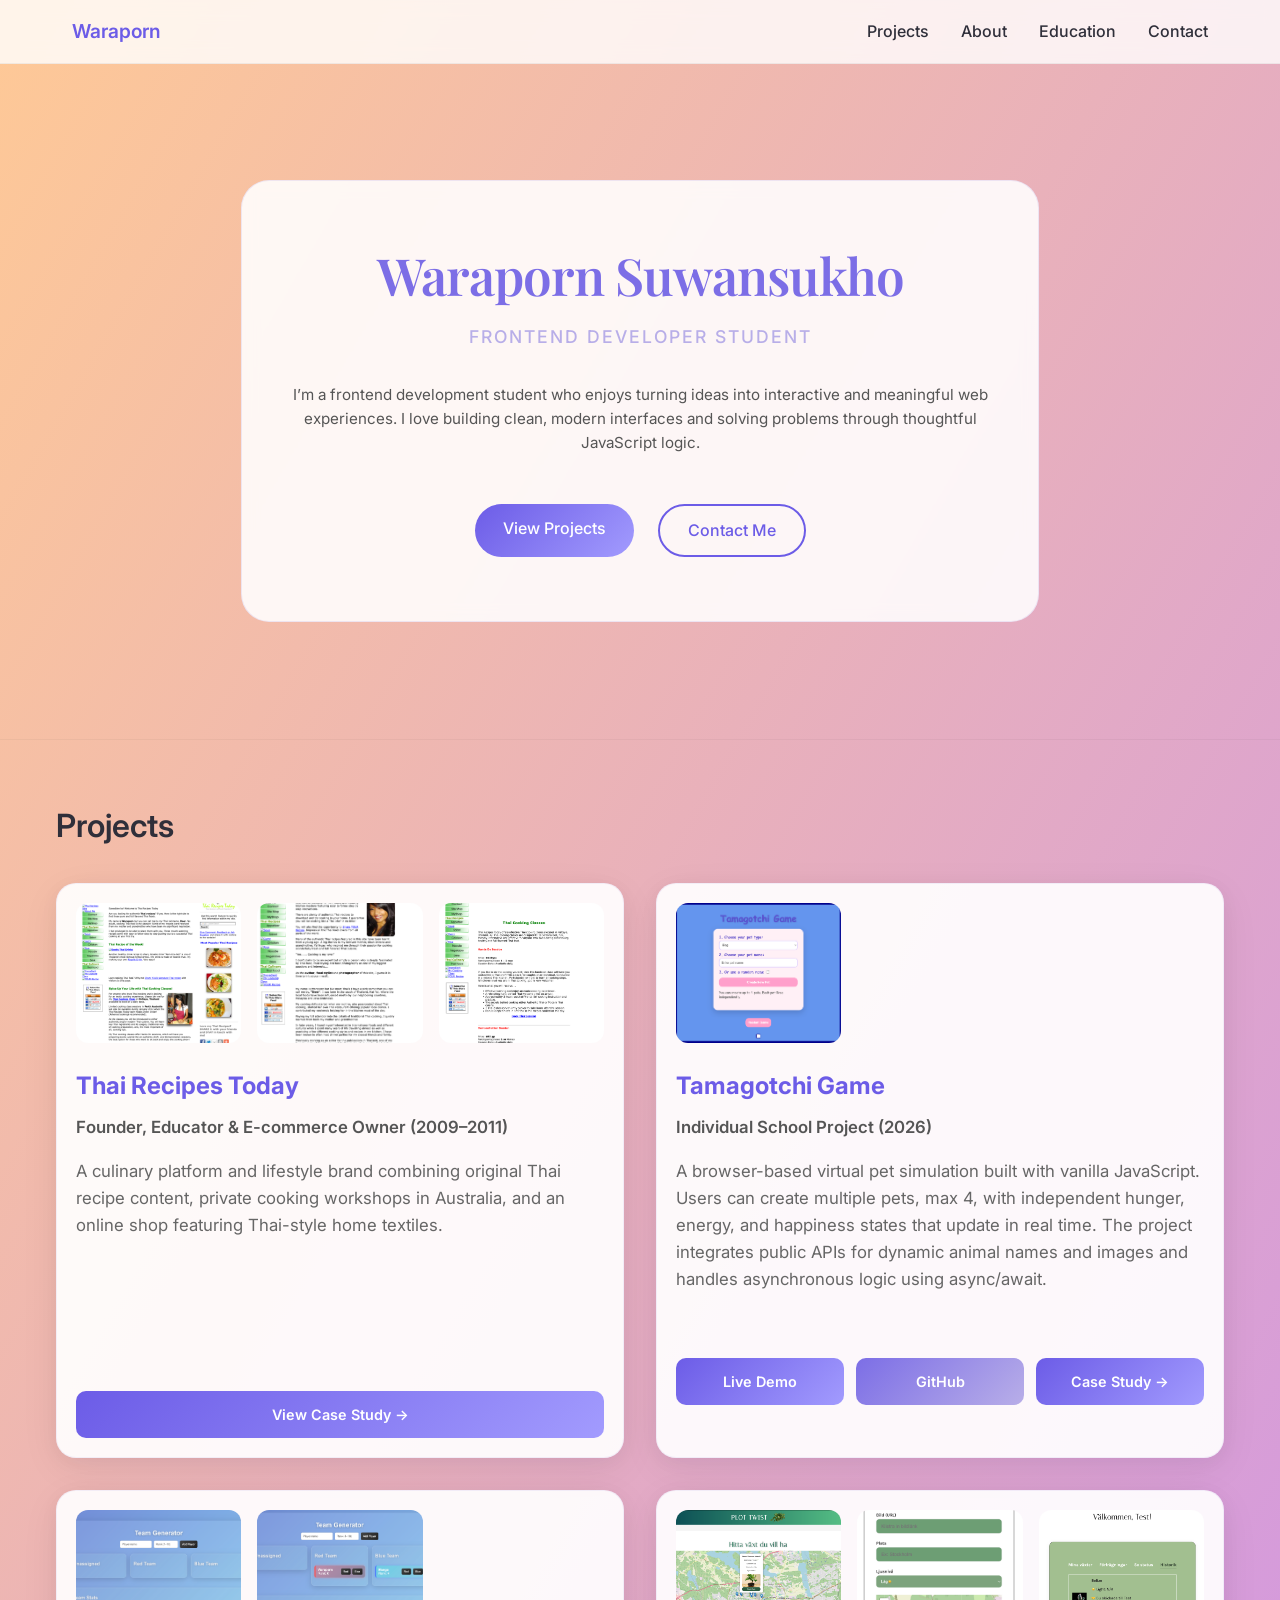
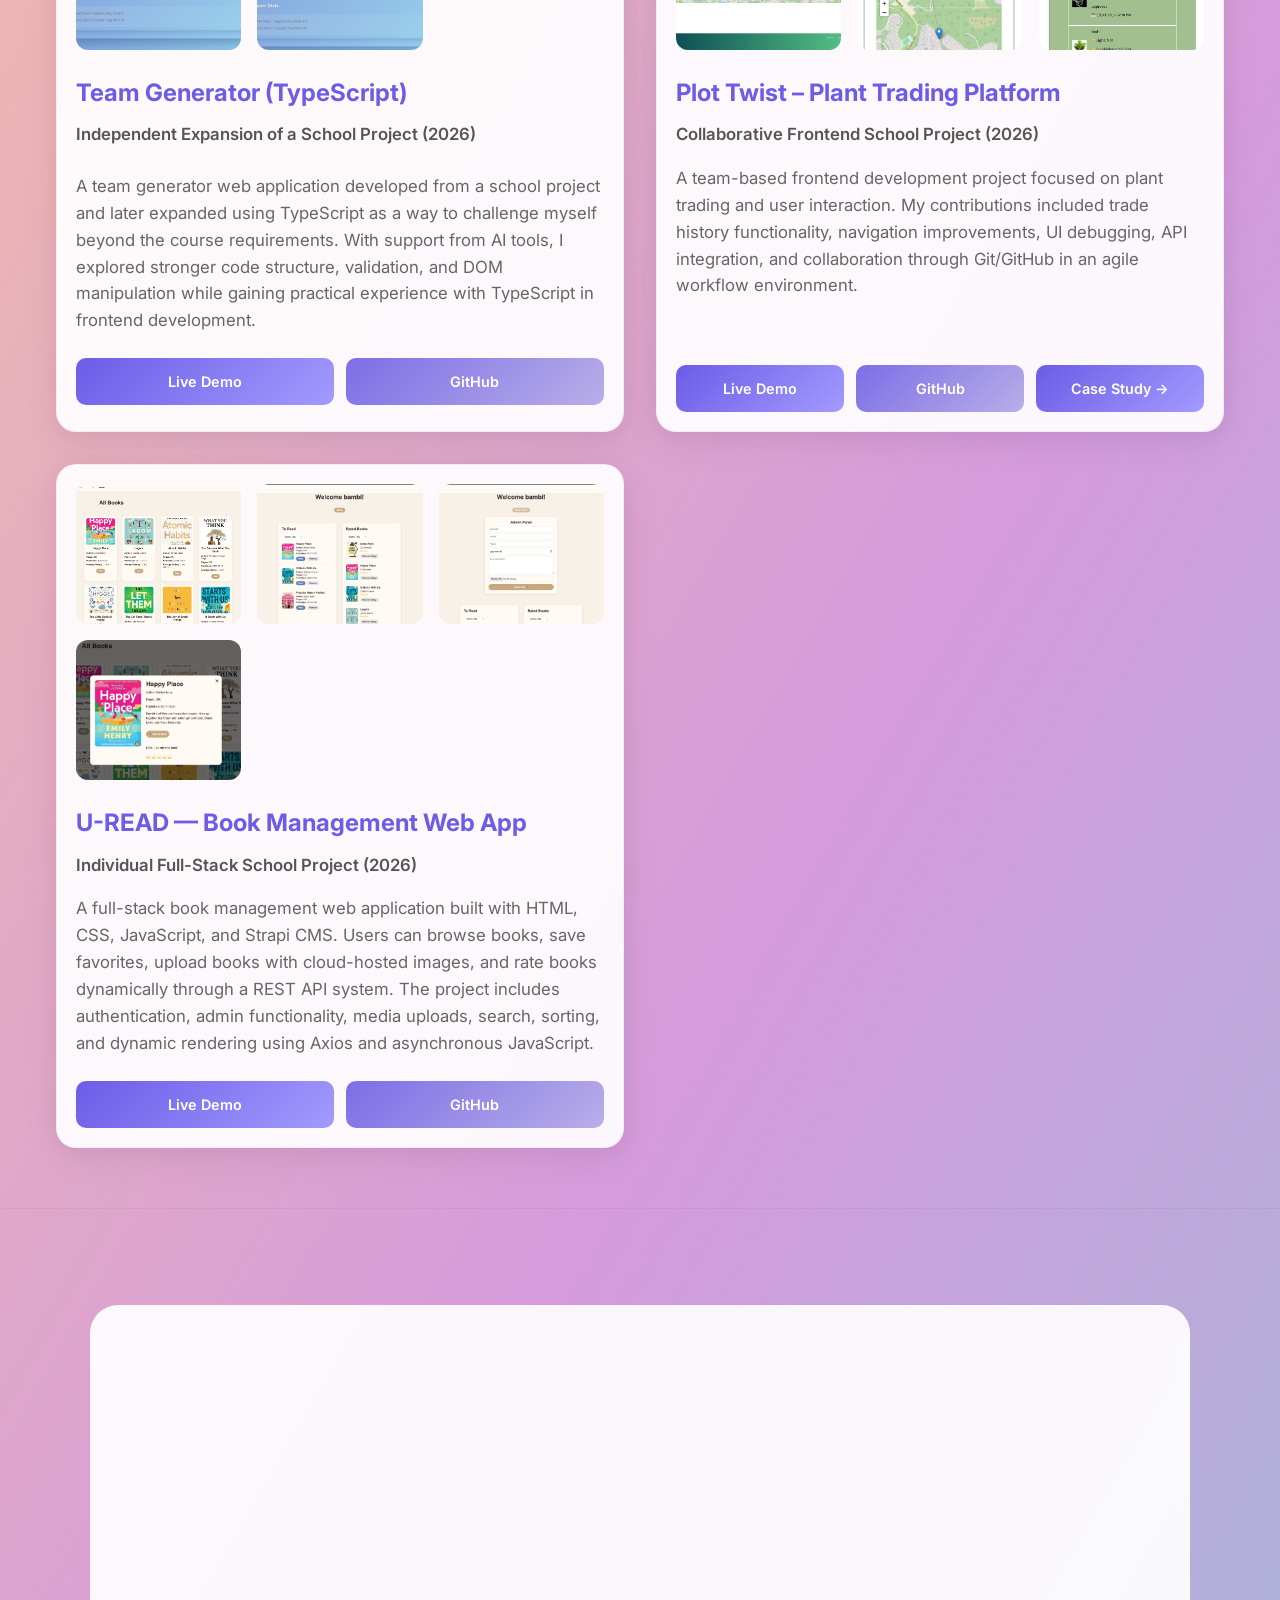
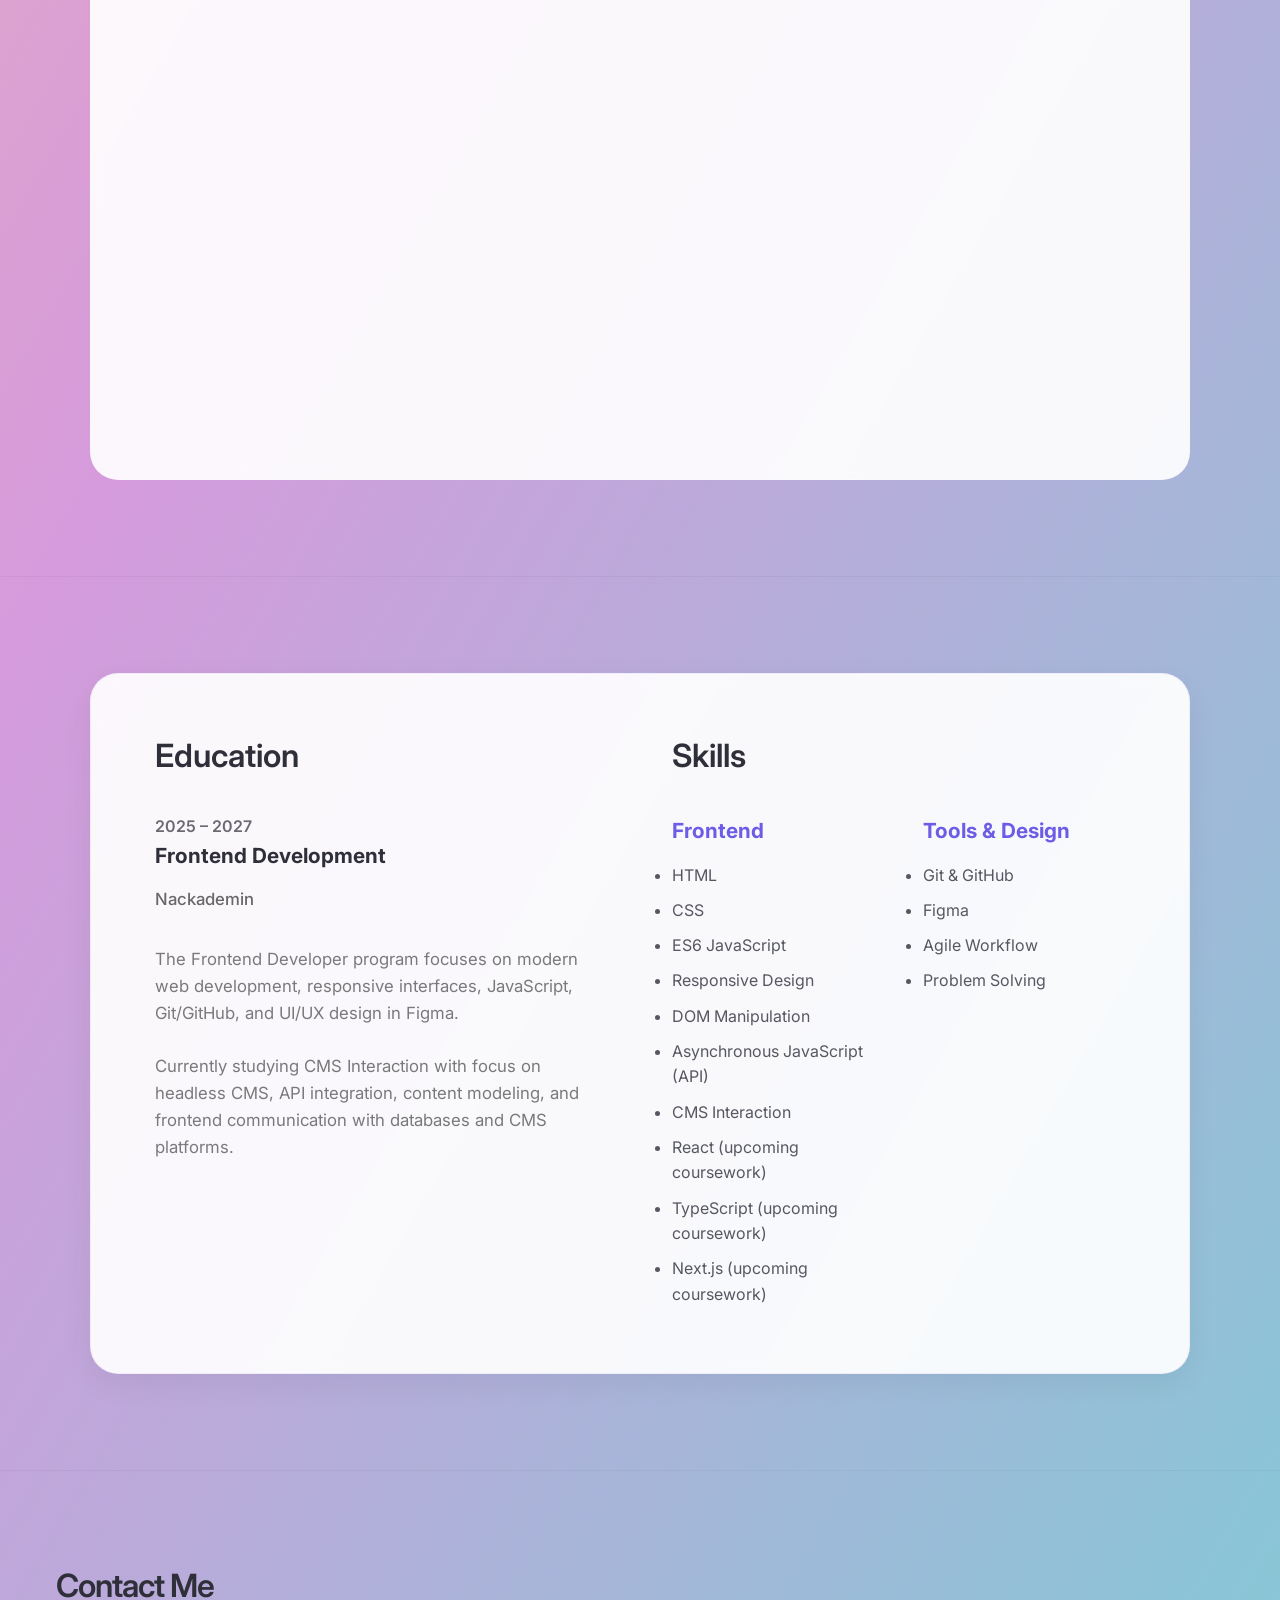
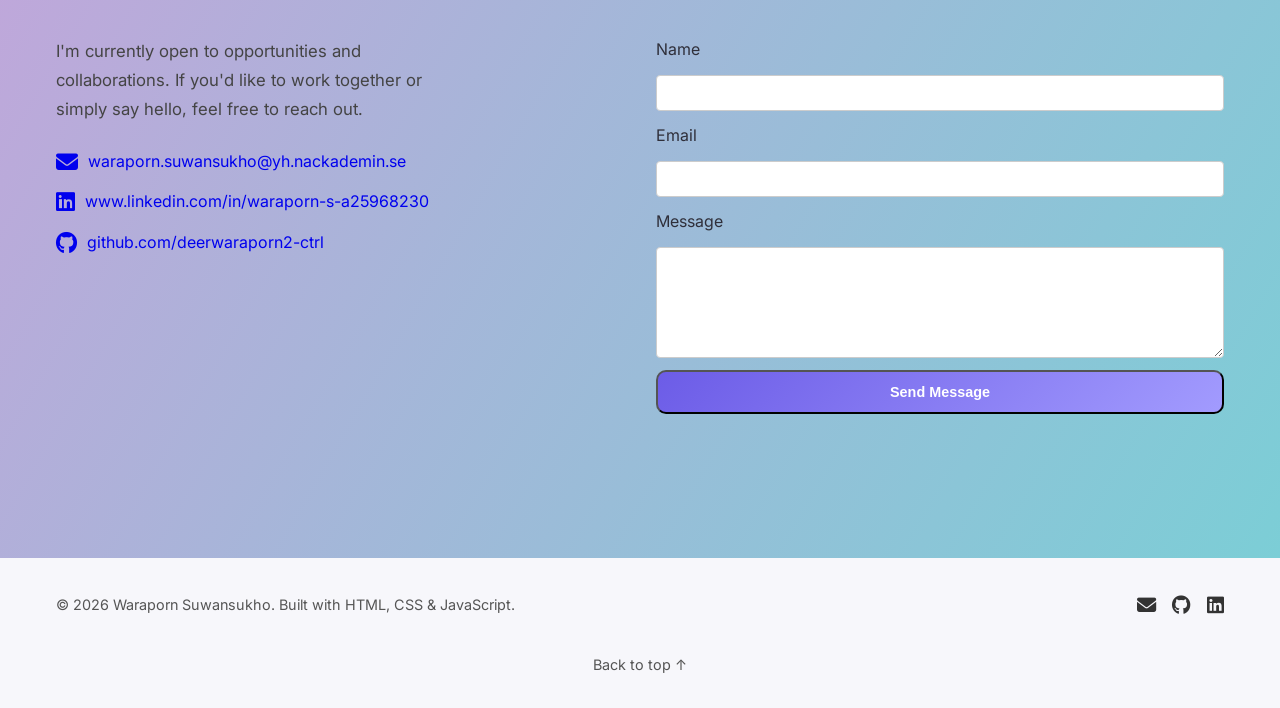
==== commit cdbb9b34: "adding u-read-project" ====
--- a/index.html
+++ b/index.html
@@ -90,7 +90,7 @@
         <article class="project-card">
           <div class="project-image">
             <img src="images/Tamagotchi-game-home.jpg" alt="Tamagotchi game preview" class="lightbox-img">
-            
+
           </div>
 
           <div class="project-content">
@@ -183,7 +183,7 @@
 
             <div class="project-links">
               <div class="project-actions">
-            
+
 
                 <a href="https://deerwaraporn2-ctrl.github.io/webbshop-2026-fe/" target="_blank" class="project-btn">
                   Live Demo
@@ -199,6 +199,57 @@
                 </a>
 
               </div>
+            </div>
+
+          </div>
+
+        </article>
+        <article class="project-card">
+
+          <div class="project-image">
+
+            <img src="images/homepage.jpg" alt="U-READ homepage" class="lightbox-img">
+
+            <img src="images/profile.jpg" alt="U-READ profile page" class="lightbox-img">
+
+            <img src="images/admin.jpg" alt="U-READ admin upload panel" class="lightbox-img">
+
+            <img src="images/book-modal.jpg" alt="U-READ book book-modal" class="lightbox-img">
+
+
+          </div>
+
+          <div class="project-content">
+
+            <h3 class="project-title">U-READ — Book Management Web App</h3>
+
+            <p class="project-role">
+              Individual Full-Stack School Project (2026)
+            </p>
+
+            <p class="project-description">
+              A full-stack book management web application built with HTML, CSS,
+              JavaScript, and Strapi CMS. Users can browse books, save favorites,
+              upload books with cloud-hosted images, and rate books dynamically
+              through a REST API system. The project includes authentication,
+              admin functionality, media uploads, search, sorting, and dynamic
+              rendering using Axios and asynchronous JavaScript.
+            </p>
+
+            <div class="project-links">
+
+              <div class="project-actions">
+
+                <a href=" https://deerwaraporn2-ctrl.github.io/u-read-portfolio/" target="_blank" class="project-btn">
+                  Live Demo
+                </a>
+
+                <a href="https://github.com/deerwaraporn2-ctrl/u-read-portfolio.git" target="_blank" class="project-btn project-btn--secondary">
+                  GitHub
+                </a>
+
+              </div>
+
             </div>
 
           </div>
@@ -300,6 +351,9 @@
                 <li>DOM Manipulation</li>
                 <li>Asynchronous JavaScript (API)</li>
                 <li>CMS Interaction</li>
+                <li>React (upcoming coursework)</li>
+                <li>TypeScript (upcoming coursework)</li>
+                <li>Next.js (upcoming coursework)</li>
               </ul>
             </div>
 
@@ -410,7 +464,7 @@
     <span class="lightbox-close">&times;</span>
     <img class="lightbox-content" id="lightbox-img">
   </div>
-  
+
 </body>
 
 </html>
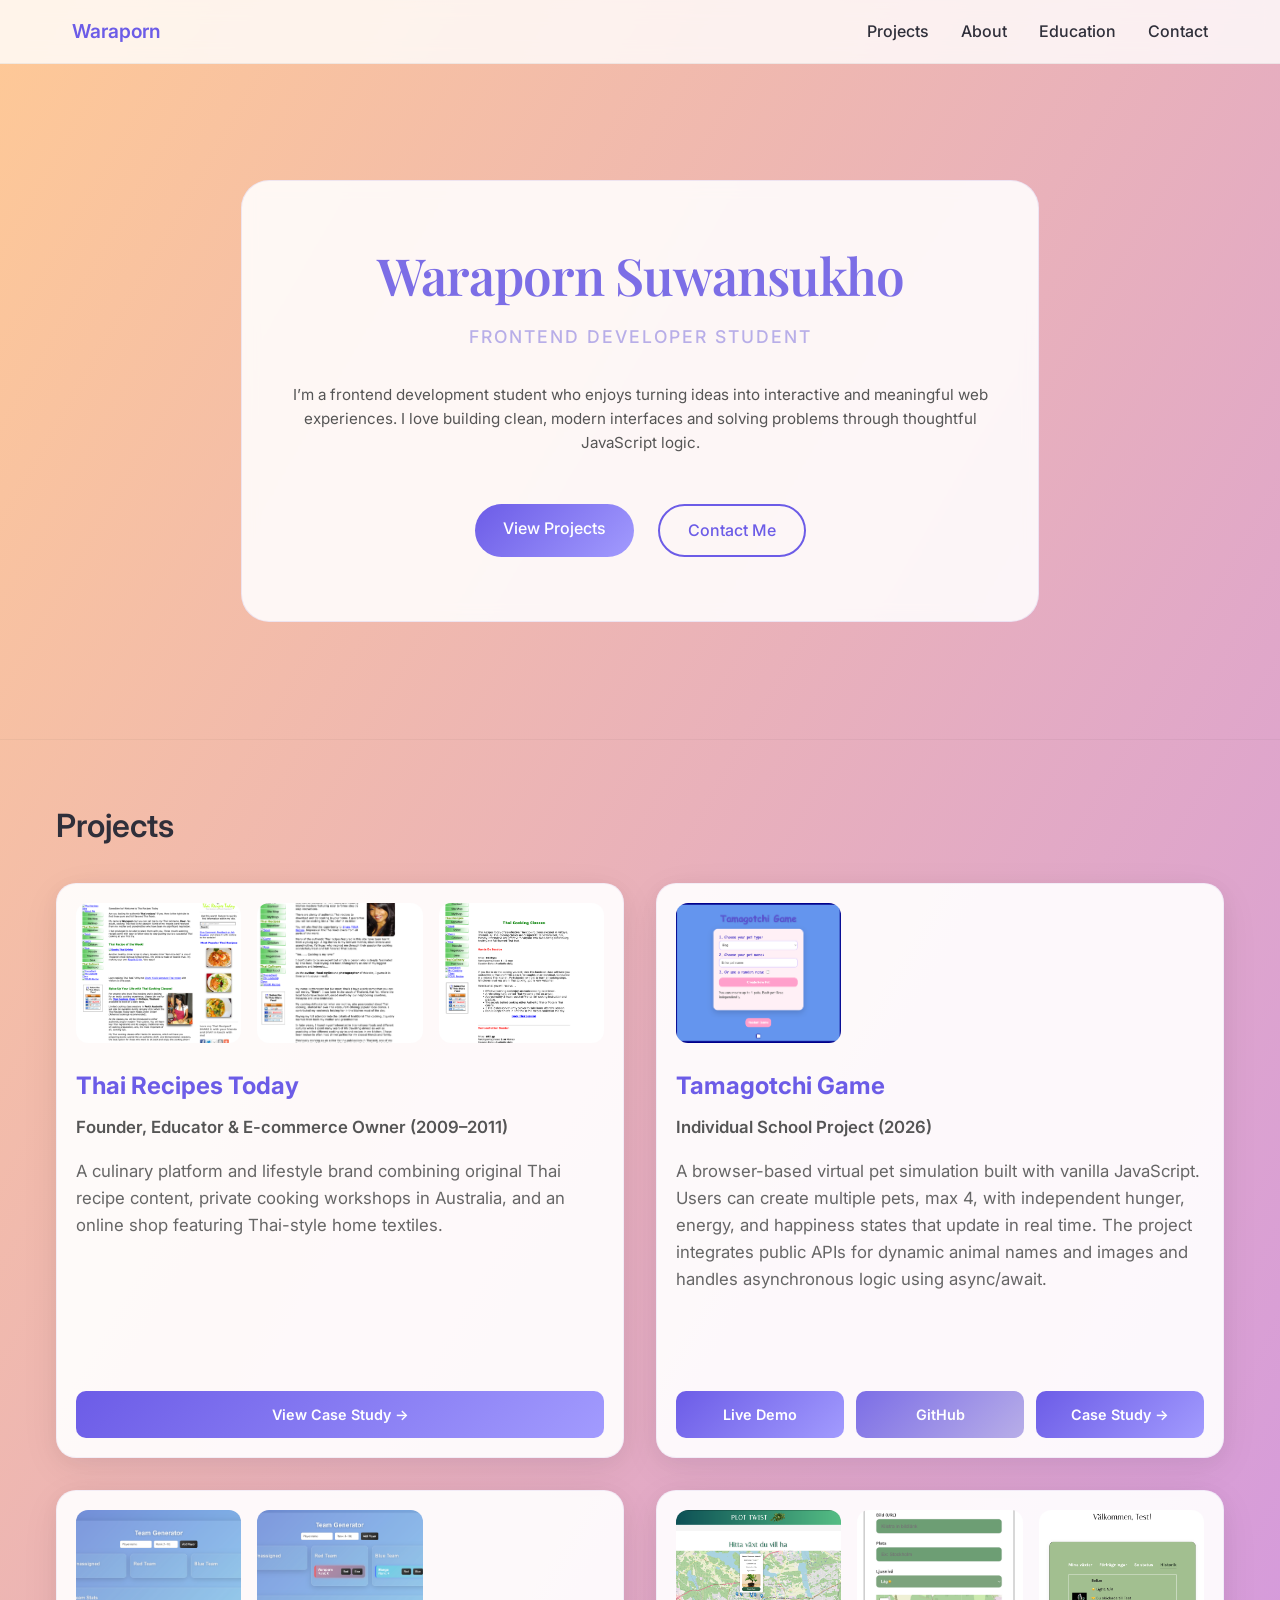
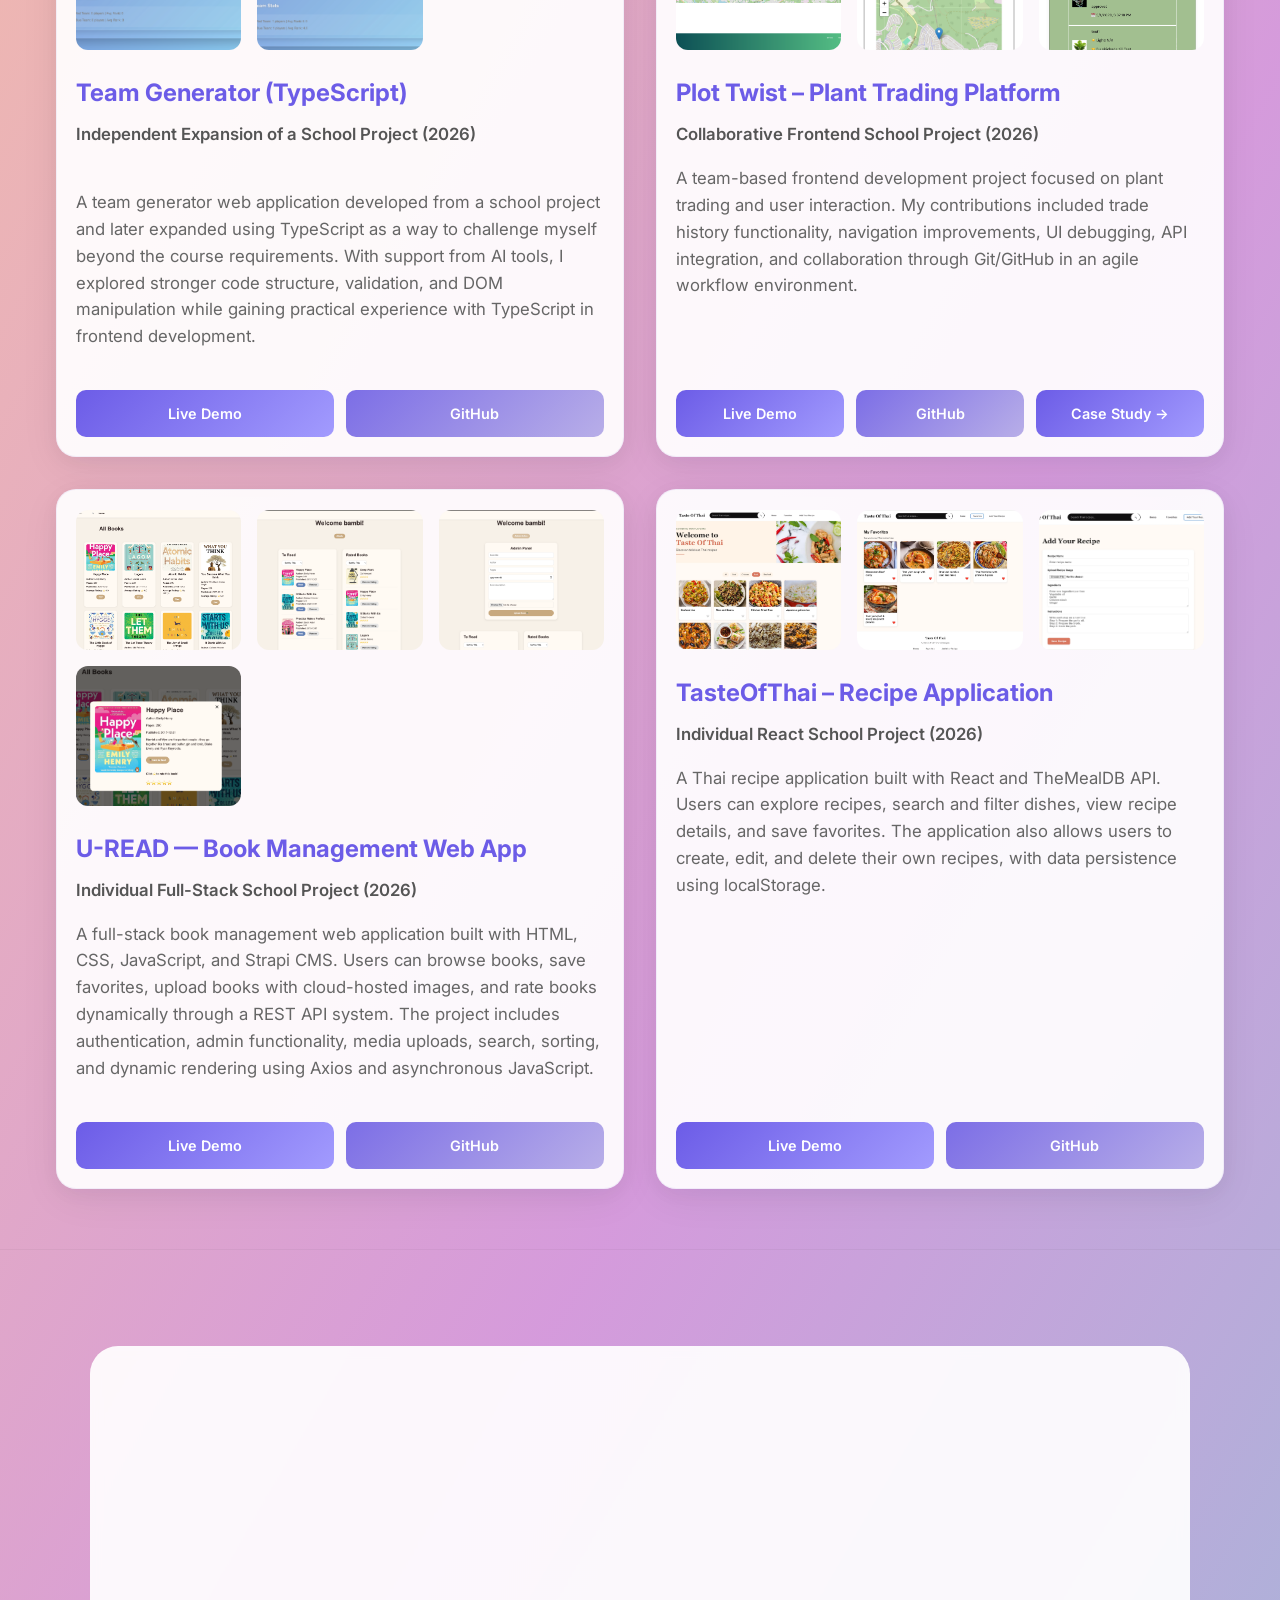
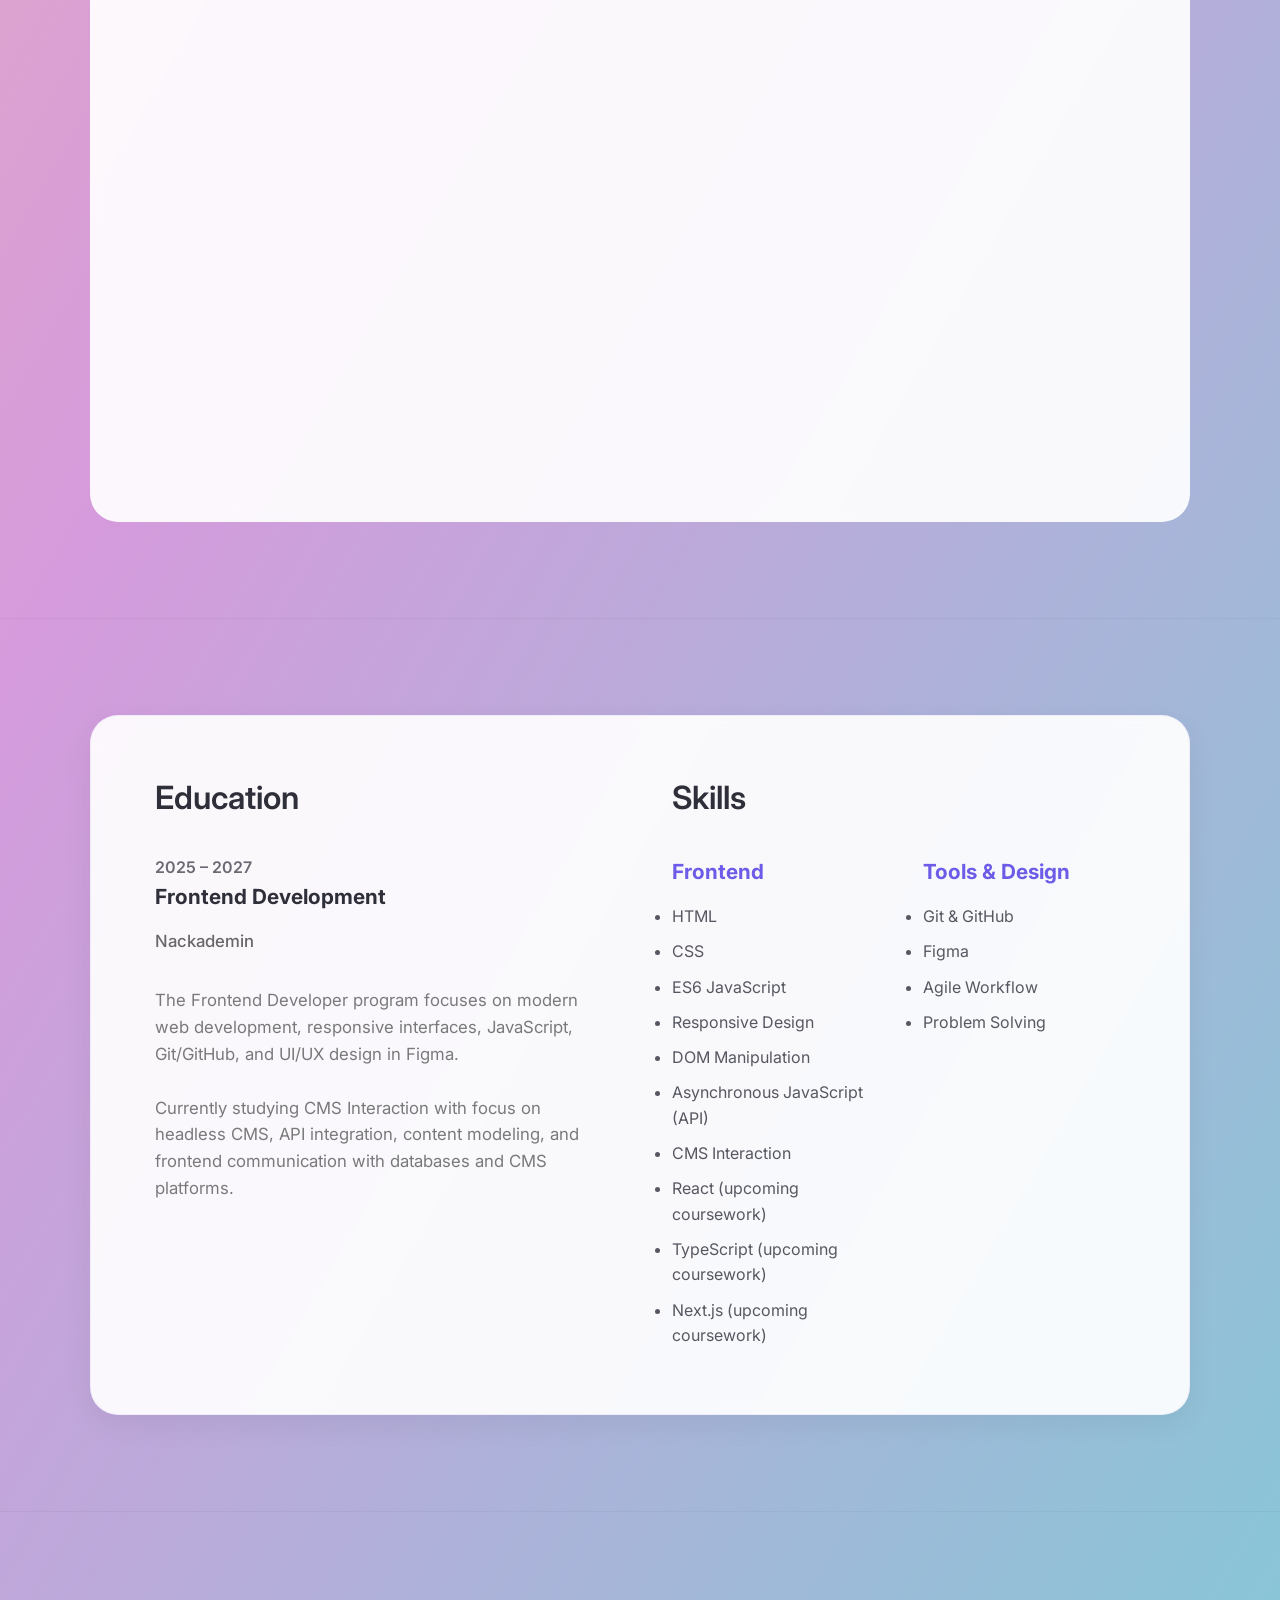
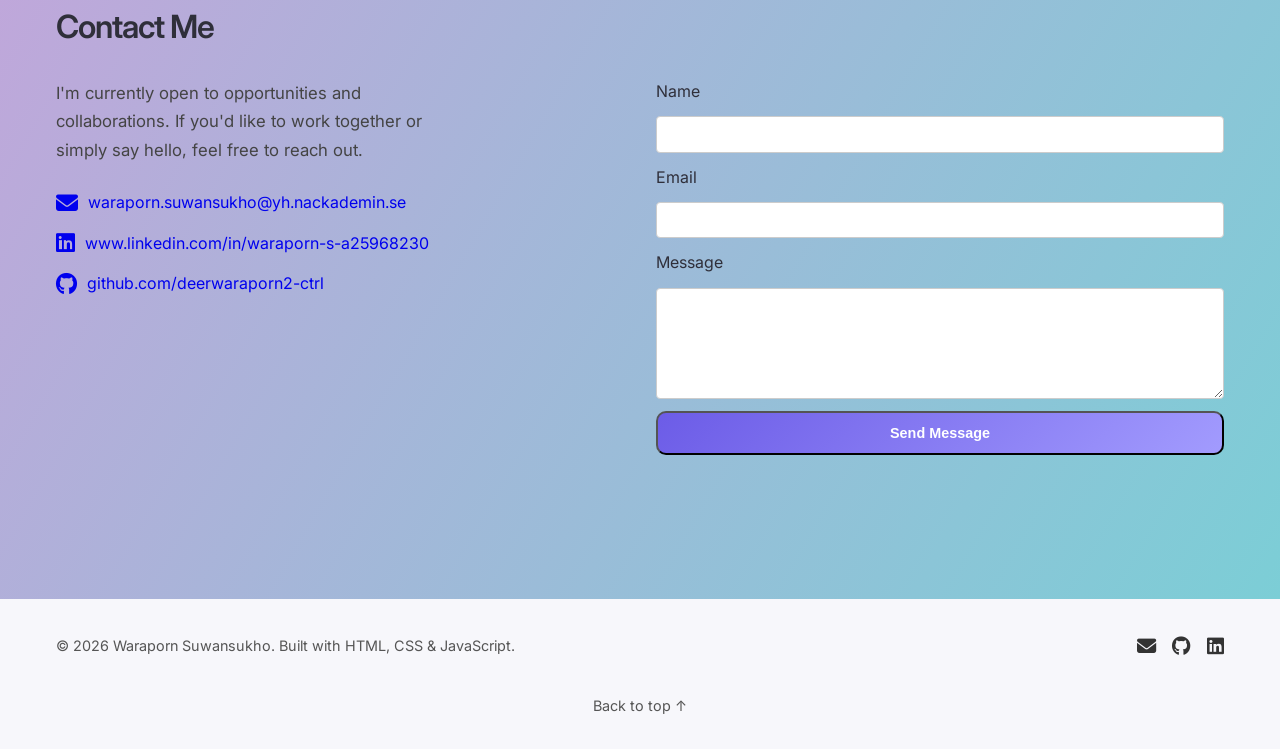
==== commit 529e3d2a: "Add TasteOfThai to projects" ====
--- a/index.html
+++ b/index.html
@@ -244,7 +244,8 @@
                   Live Demo
                 </a>
 
-                <a href="https://github.com/deerwaraporn2-ctrl/u-read-portfolio.git" target="_blank" class="project-btn project-btn--secondary">
+                <a href="https://github.com/deerwaraporn2-ctrl/u-read-portfolio.git" target="_blank"
+                  class="project-btn project-btn--secondary">
                   GitHub
                 </a>
 
@@ -255,6 +256,55 @@
           </div>
 
         </article>
+
+
+        <article class="project-card">
+
+          <div class="project-image">
+            <img src="images/TasteOfThai-Home.webp" alt="TasteOfThai homepage" class="lightbox-img">
+
+            <img src="images/TasteOfthai-Favorite.webp" alt="TasteOfThai favorite recipes" class="lightbox-img">
+
+            <img src="images/TasteOfThai-Add-Your-Recipe.webp" alt="TasteOfThai add your own recipe form"
+              class="lightbox-img">
+          </div>
+
+          <div class="project-content">
+
+            <h3 class="project-title">TasteOfThai – Recipe Application</h3>
+
+            <p class="project-role">
+              Individual React School Project (2026)
+            </p>
+
+            <p class="project-description">
+              A Thai recipe application built with React and TheMealDB API.
+              Users can explore recipes, search and filter dishes, view recipe
+              details, and save favorites. The application also allows users
+              to create, edit, and delete their own recipes, with data
+              persistence using localStorage.
+            </p>
+
+            <div class="project-links">
+              <div class="project-actions">
+
+                <a href="https://deerwaraporn2-ctrl.github.io/TasteOfThai-React-Project/" target="_blank"
+                  rel="noopener noreferrer" class="project-btn">
+                  Live Demo
+                </a>
+
+                <a href="https://github.com/deerwaraporn2-ctrl/TasteOfThai-React-Project" target="_blank"
+                  rel="noopener noreferrer" class="project-btn project-btn--secondary">
+                  GitHub
+                </a>
+
+              </div>
+            </div>
+
+          </div>
+
+        </article>
+
 
       </div>
     </div>
--- a/css/home.css
+++ b/css/home.css
@@ -320,3 +320,20 @@
 opacity: 1;
 transform: translateY(0);
 }
+
+
+/* Align project buttons at the bottom of each card */
+.project-card {
+  display: flex;
+  flex-direction: column;
+}
+
+.project-content {
+  display: flex;
+  flex-direction: column;
+  flex: 1;
+}
+
+.project-links {
+  margin-top: auto;
+}
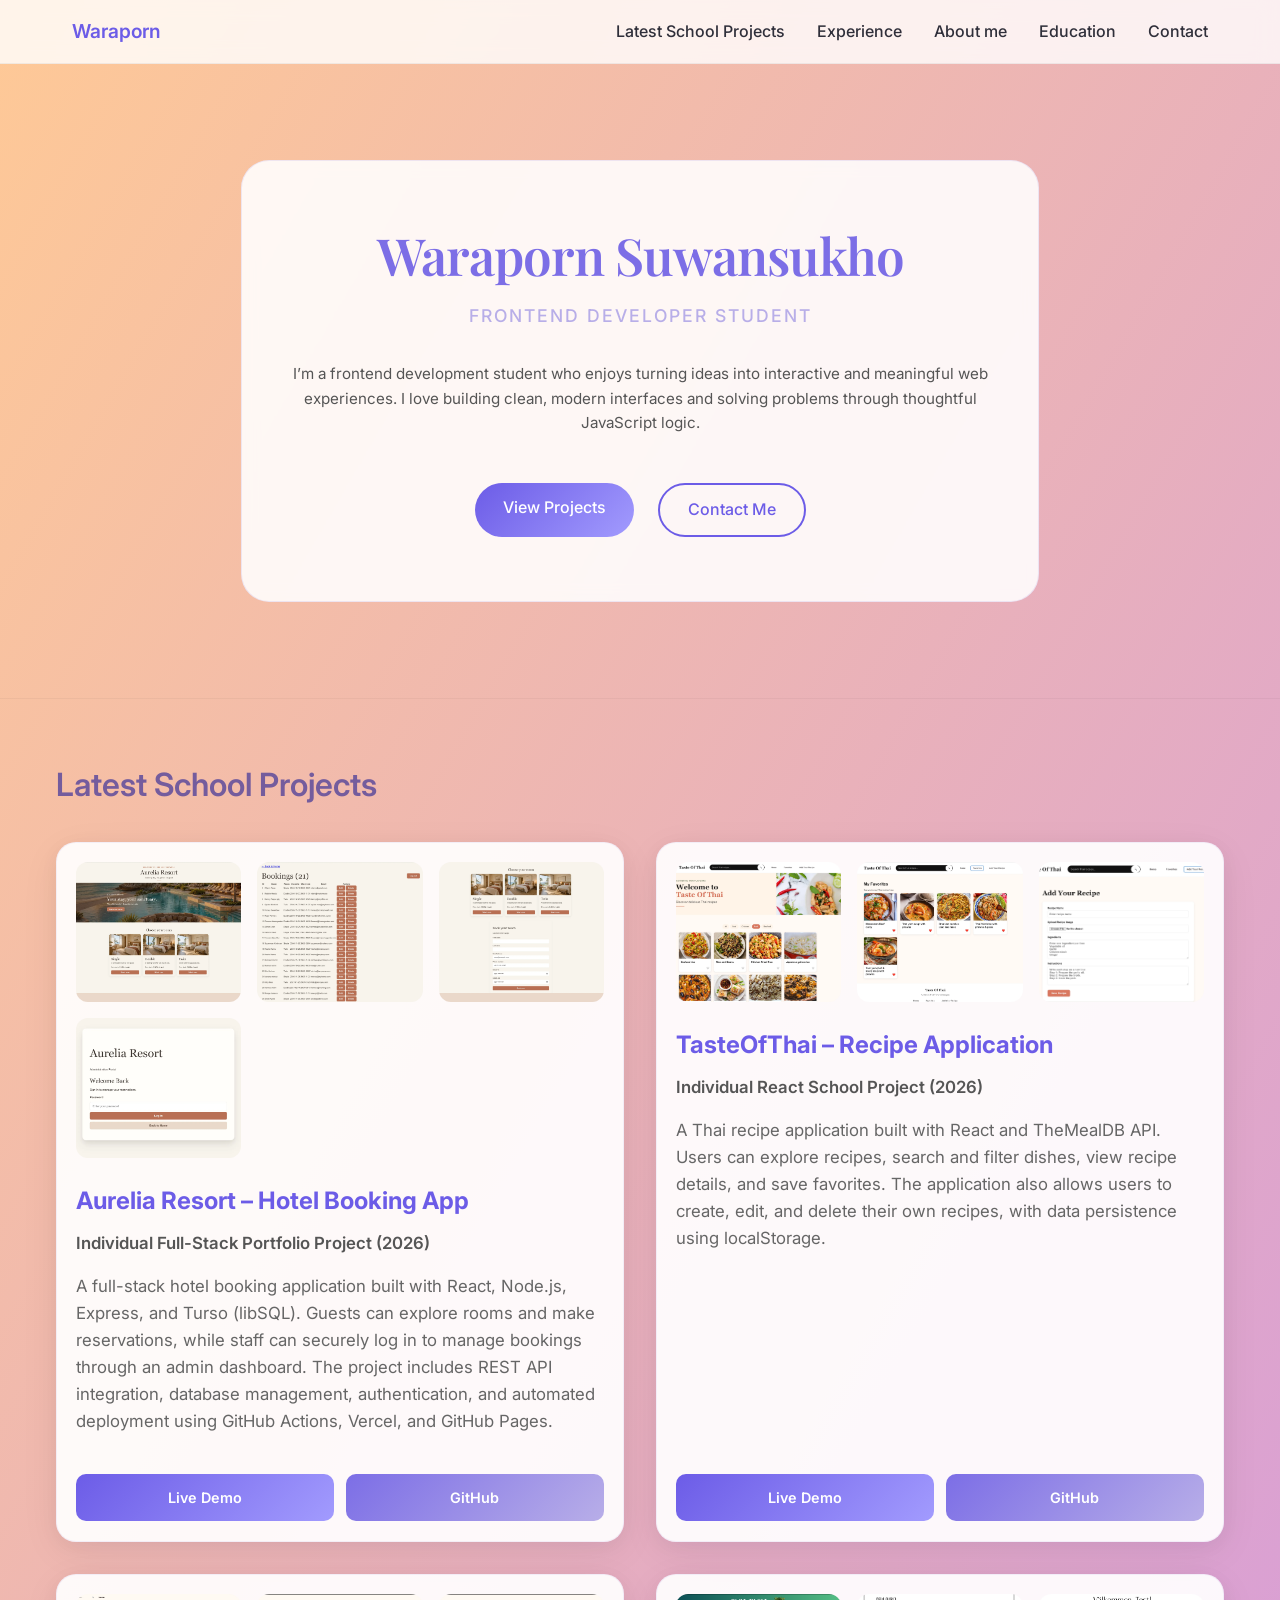
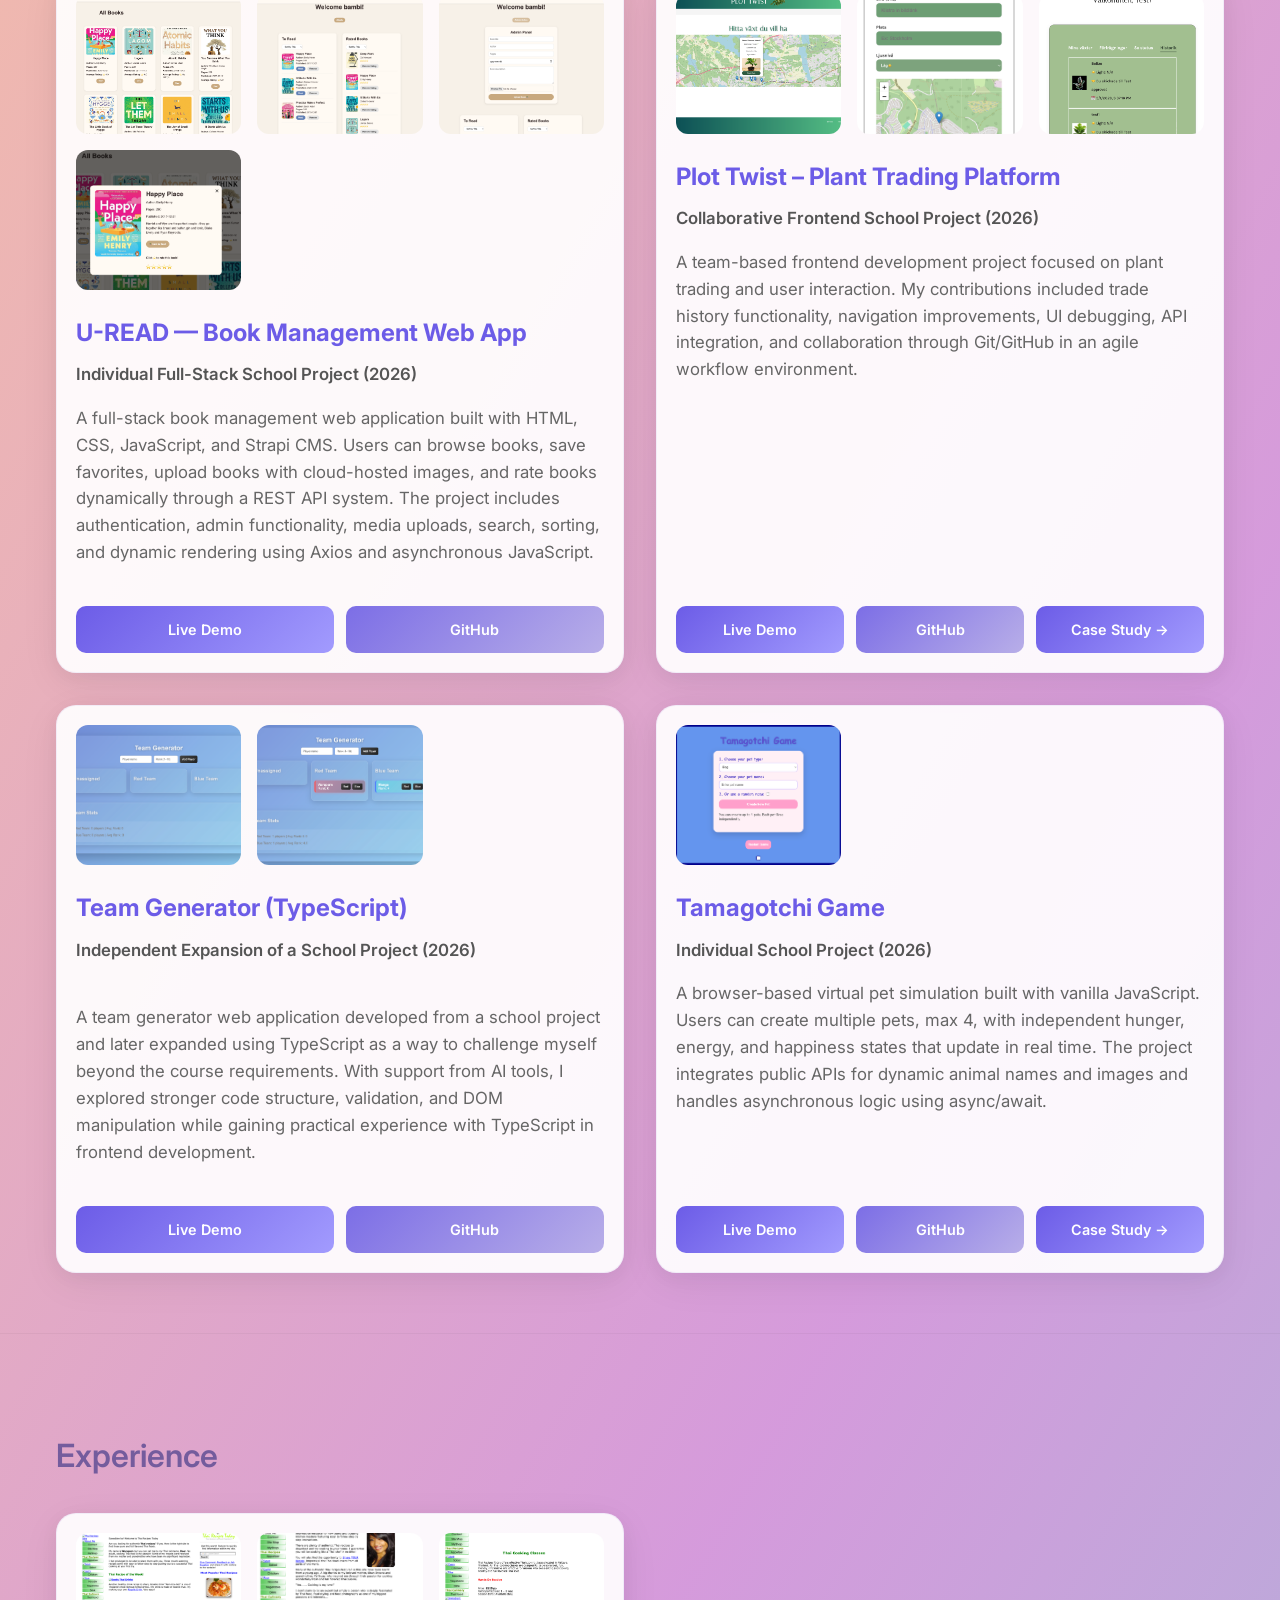
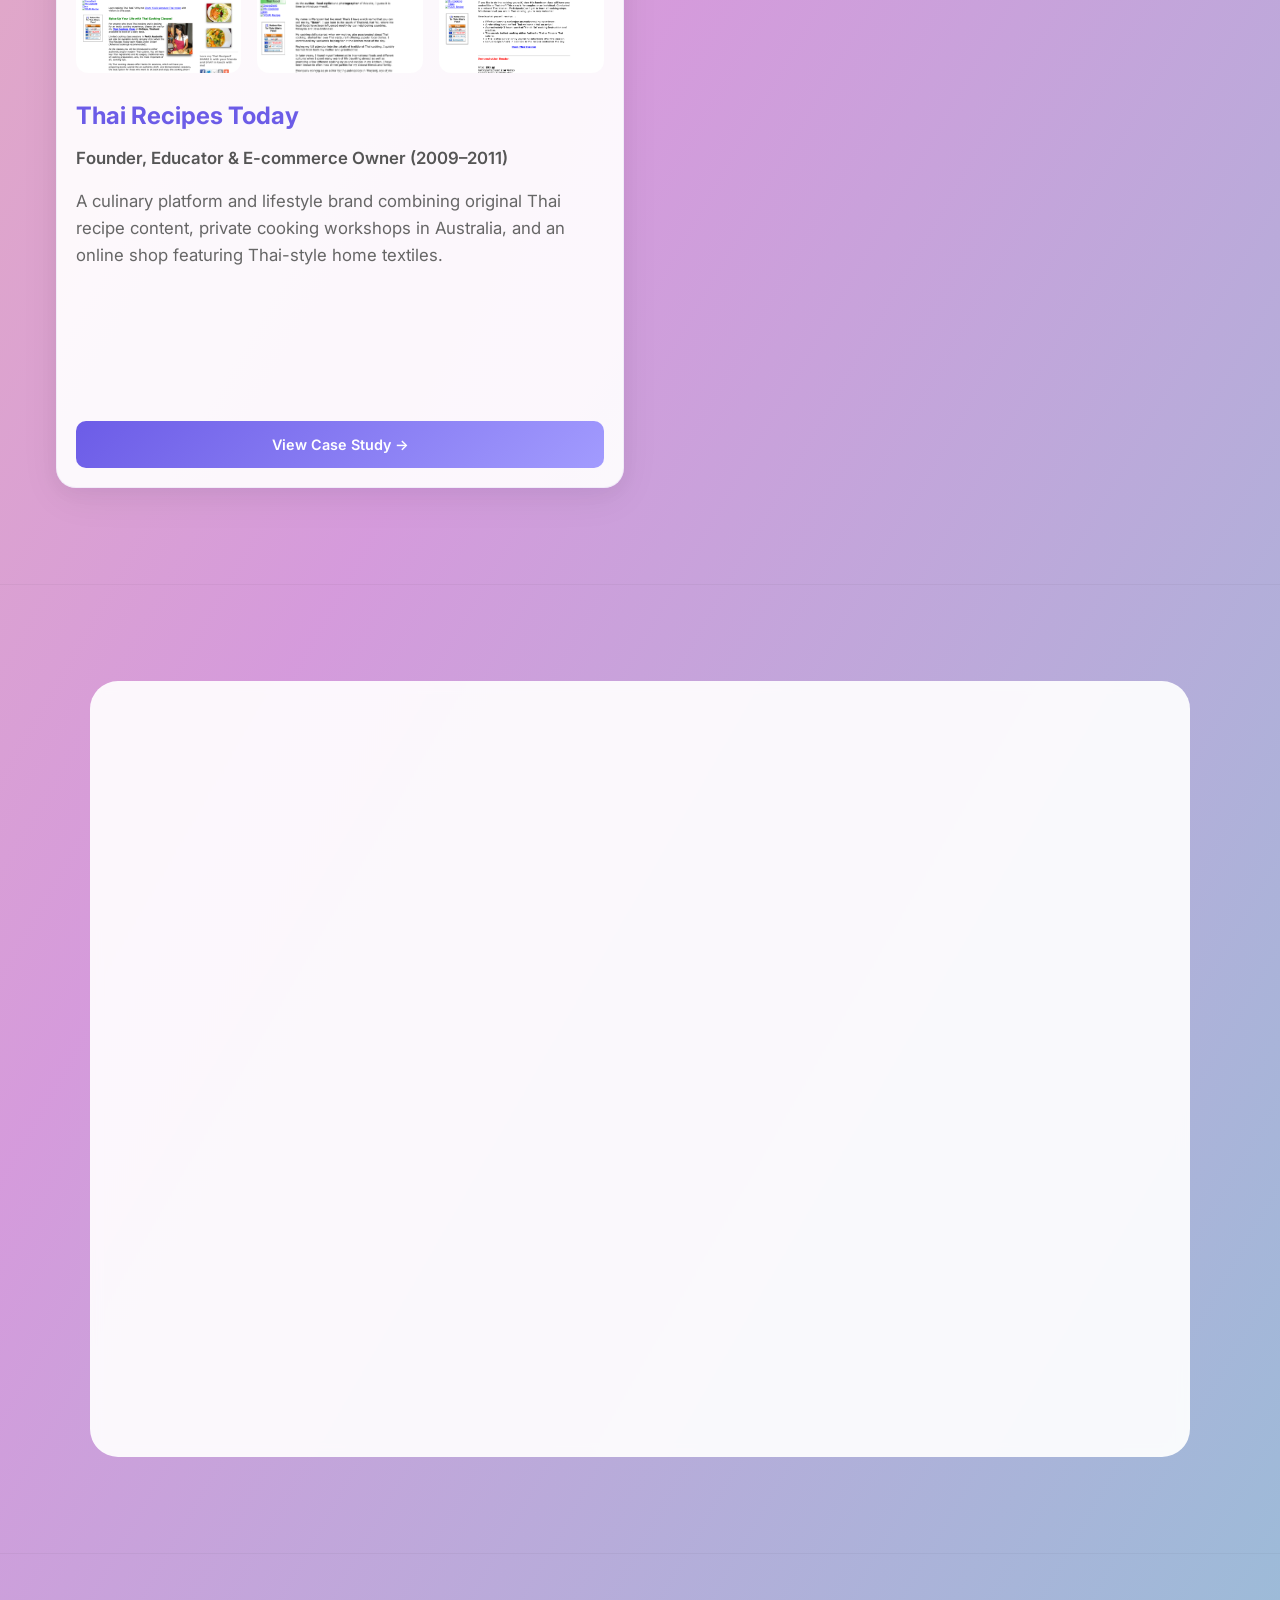
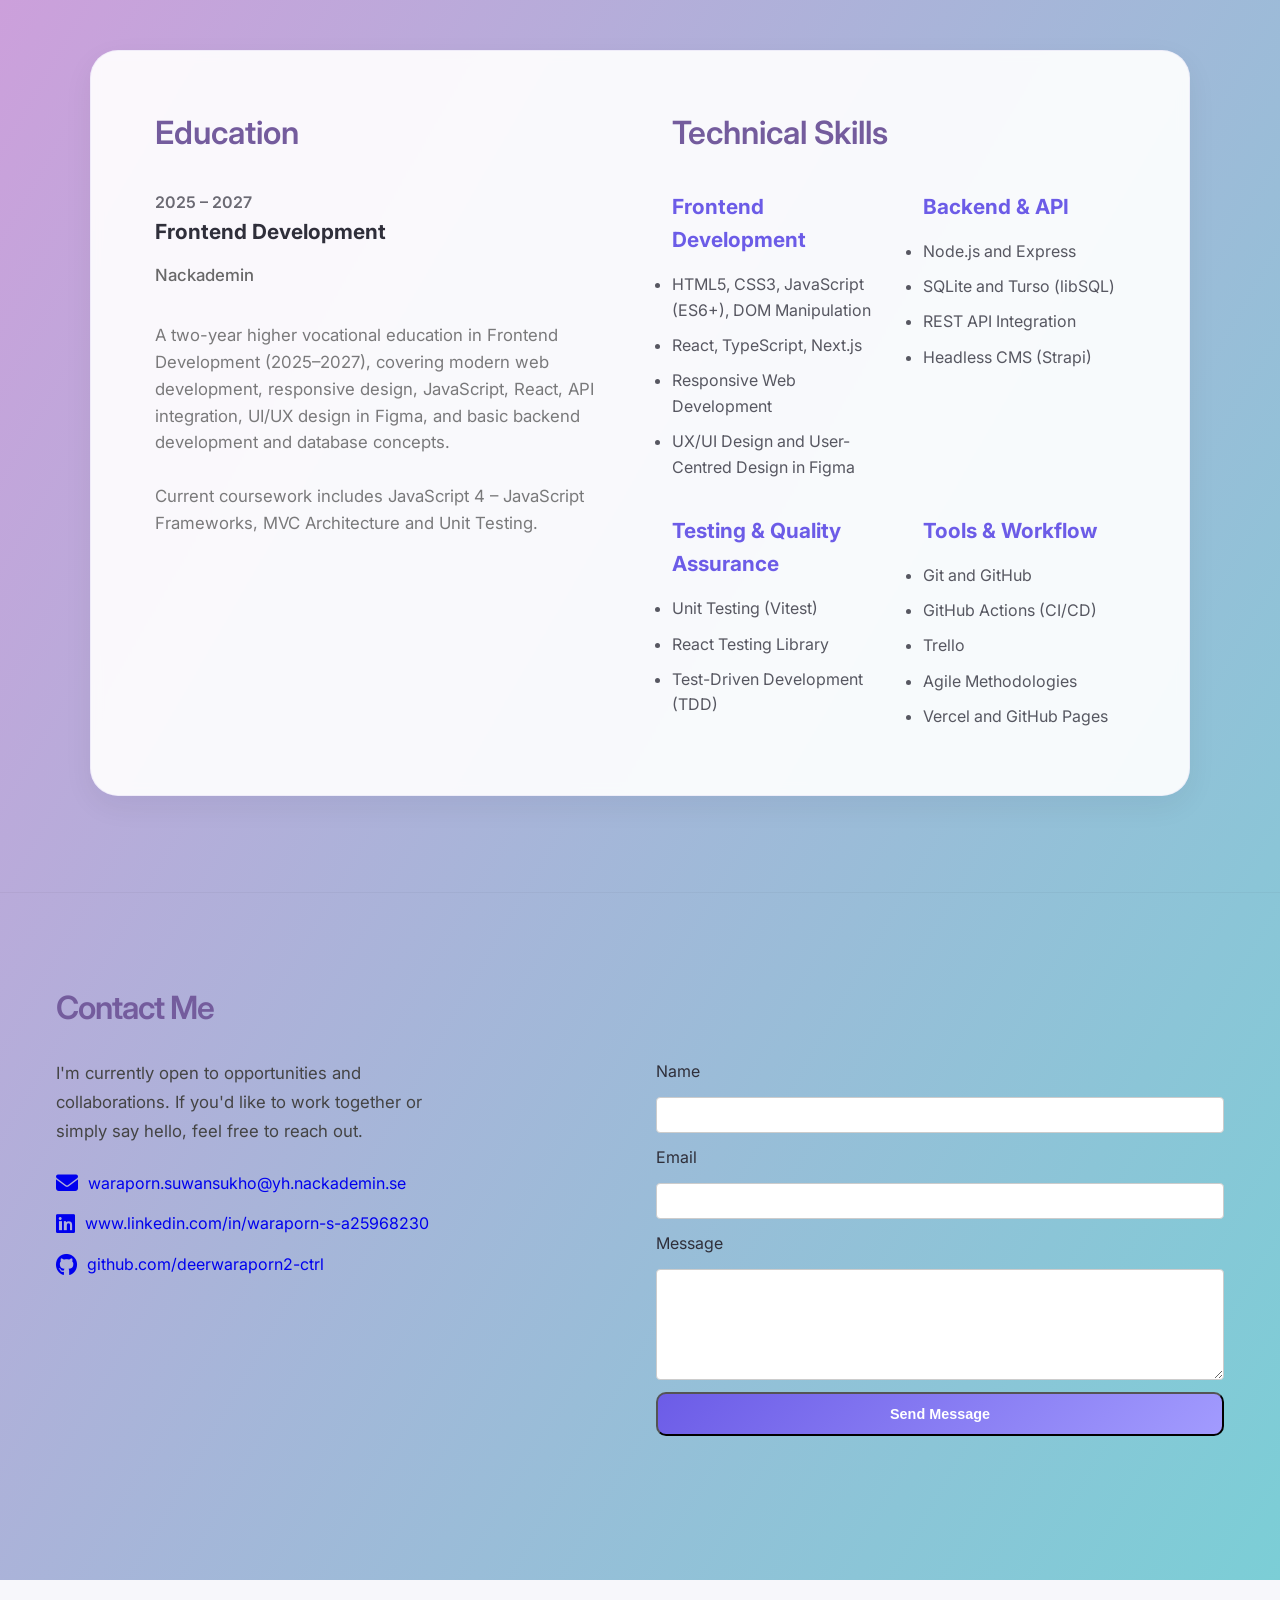
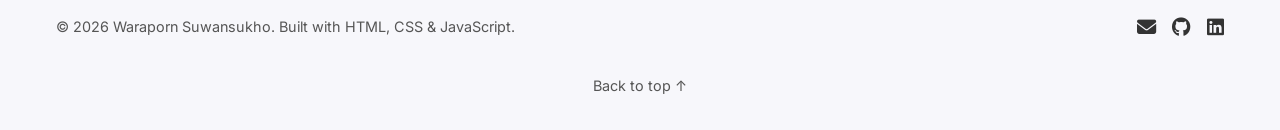
==== commit e150ef01: "improve ui" ====
--- a/index.html
+++ b/index.html
@@ -20,8 +20,9 @@
     <div class="nav-logo">Waraporn</div>
 
     <nav class="nav-links">
-      <a href="#projects">Projects</a>
-      <a href="#about">About</a>
+      <a href="#projects">Latest School Projects</a>
+      <a href="#experience">Experience</a>
+      <a href="#about">About me</a>
       <a href="#education">Education</a>
       <a href="#contact">Contact</a>
     </nav>
@@ -53,40 +54,249 @@
     </div>
   </section>
 
+  <!-- Project SECTION -->
   <section id="projects" class="section section--soft">
     <div class="container">
-      <h2 class="section-title">Projects</h2>
+      <h2 class="section-title">Latest School Projects</h2>
 
       <div class="projects-grid">
 
         <article class="project-card">
 
           <div class="project-image">
-            <img src="images/thai-recipes-preview.jpg" alt="Thai Recipes Today preview" class="lightbox-img">
-
-            <img src="images/thai-recipes-preview-aboutme.jpg" alt="About page" class="lightbox-img">
-
-            <img src="images/thai-recipes-preview-cookingclass.jpg" alt="Cooking class page" class="lightbox-img">
-
-
-          </div>
-
-          <div class="project-content">
-            <h3 class="project-title">Thai Recipes Today</h3>
-            <p class="project-role">
-              Founder, Educator & E-commerce Owner (2009–2011)
-            </p>
-            <p class="project-description">
-              A culinary platform and lifestyle brand combining original Thai recipe content,
-              private cooking workshops in Australia, and an online shop featuring
-              Thai-style home textiles.
-            </p>
-            <br><br><br><br><br>
-            <a href="thai-recipes-case-study.html" class="project-btn">
-              View Case Study →
-            </a>
-          </div>
-        </article>
+            <img src="images/au_homepage.webp" alt="Aurelia Resort homepage" class="lightbox-img">
+
+            <img src="images/au_admin_booking.webp" alt="Aurelia Resort staff booking dashboard" class="lightbox-img">
+
+            <img src="images/au_booking_form.webp" alt="Aurelia Resort booking form" class="lightbox-img">
+
+            <img src="images/au_staff-login.webp" alt="Aurelia Resort staff login" class="lightbox-img">
+          </div>
+
+          <div class="project-content">
+
+            <h3 class="project-title">Aurelia Resort – Hotel Booking App</h3>
+
+            <p class="project-role">
+              Individual Full-Stack Portfolio Project (2026)
+            </p>
+
+            <p class="project-description">
+              A full-stack hotel booking application built with React,
+              Node.js, Express, and Turso (libSQL). Guests can explore
+              rooms and make reservations, while staff can securely log
+              in to manage bookings through an admin dashboard. The
+              project includes REST API integration, database management,
+              authentication, and automated deployment using GitHub
+              Actions, Vercel, and GitHub Pages.
+            </p>
+
+            <div class="project-links">
+              <div class="project-actions">
+
+                <a href="https://deerwaraporn2-ctrl.github.io/Hotel-Booking-App/" target="_blank"
+                  rel="noopener noreferrer" class="project-btn">
+                  Live Demo
+                </a>
+
+                <a href="https://github.com/deerwaraporn2-ctrl/Hotel-Booking-App" target="_blank"
+                  rel="noopener noreferrer" class="project-btn project-btn--secondary">
+                  GitHub
+                </a>
+
+              </div>
+            </div>
+
+          </div>
+
+        </article>
+
+        <article class="project-card">
+
+          <div class="project-image">
+            <img src="images/TasteOfThai-Home.webp" alt="TasteOfThai homepage" class="lightbox-img">
+
+            <img src="images/TasteOfthai-Favorite.webp" alt="TasteOfThai favorite recipes" class="lightbox-img">
+
+            <img src="images/TasteOfThai-Add-Your-Recipe.webp" alt="TasteOfThai add your own recipe form"
+              class="lightbox-img">
+          </div>
+
+          <div class="project-content">
+
+            <h3 class="project-title">TasteOfThai – Recipe Application</h3>
+
+            <p class="project-role">
+              Individual React School Project (2026)
+            </p>
+
+            <p class="project-description">
+              A Thai recipe application built with React and TheMealDB API.
+              Users can explore recipes, search and filter dishes, view recipe
+              details, and save favorites. The application also allows users
+              to create, edit, and delete their own recipes, with data
+              persistence using localStorage.
+            </p>
+
+            <div class="project-links">
+              <div class="project-actions">
+
+                <a href="https://deerwaraporn2-ctrl.github.io/TasteOfThai-React-Project/" target="_blank"
+                  rel="noopener noreferrer" class="project-btn">
+                  Live Demo
+                </a>
+
+                <a href="https://github.com/deerwaraporn2-ctrl/TasteOfThai-React-Project" target="_blank"
+                  rel="noopener noreferrer" class="project-btn project-btn--secondary">
+                  GitHub
+                </a>
+
+              </div>
+            </div>
+
+          </div>
+
+        </article>
+
+        <article class="project-card">
+
+          <div class="project-image">
+
+            <img src="images/homepage.jpg" alt="U-READ homepage" class="lightbox-img">
+
+            <img src="images/profile.jpg" alt="U-READ profile page" class="lightbox-img">
+
+            <img src="images/admin.jpg" alt="U-READ admin upload panel" class="lightbox-img">
+
+            <img src="images/book-modal.jpg" alt="U-READ book book-modal" class="lightbox-img">
+
+
+          </div>
+
+          <div class="project-content">
+
+            <h3 class="project-title">U-READ — Book Management Web App</h3>
+
+            <p class="project-role">
+              Individual Full-Stack School Project (2026)
+            </p>
+
+            <p class="project-description">
+              A full-stack book management web application built with HTML, CSS,
+              JavaScript, and Strapi CMS. Users can browse books, save favorites,
+              upload books with cloud-hosted images, and rate books dynamically
+              through a REST API system. The project includes authentication,
+              admin functionality, media uploads, search, sorting, and dynamic
+              rendering using Axios and asynchronous JavaScript.
+            </p>
+
+            <div class="project-links">
+
+              <div class="project-actions">
+
+                <a href=" https://deerwaraporn2-ctrl.github.io/u-read-portfolio/" target="_blank" class="project-btn">
+                  Live Demo
+                </a>
+
+                <a href="https://github.com/deerwaraporn2-ctrl/u-read-portfolio.git" target="_blank"
+                  class="project-btn project-btn--secondary">
+                  GitHub
+                </a>
+
+              </div>
+
+            </div>
+
+          </div>
+
+        </article>
+
+        <article class="project-card">
+
+          <div class="project-image">
+
+            <img src="images/plot-twist-map.jpg" alt="Plot Twist map" class="lightbox-img">
+
+            <img src="images/add-plant.jpg" alt="Plot Twist add plant" class="lightbox-img">
+
+            <img src="images/historik.jpg" alt="Plot Twist history" class="lightbox-img">
+
+          </div>
+
+          <div class="project-content">
+
+            <h3 class="project-title">Plot Twist – Plant Trading Platform</h3>
+
+            <p class="project-role">
+              Collaborative Frontend School Project (2026)
+            </p>
+
+            <p class="project-description">
+              A team-based frontend development project focused on plant trading and user interaction.
+              My contributions included trade history functionality, navigation improvements, UI debugging,
+              API integration, and collaboration through Git/GitHub in an agile workflow environment.
+            </p>
+            <br>
+
+            <div class="project-links">
+              <div class="project-actions">
+
+
+                <a href="https://deerwaraporn2-ctrl.github.io/webbshop-2026-fe/" target="_blank" class="project-btn">
+                  Live Demo
+                </a>
+
+                <a href="https://github.com/deerwaraporn2-ctrl/webbshop-2026-fe" target="_blank"
+                  class="project-btn project-btn--secondary">
+                  GitHub
+                </a>
+
+                <a href="plot-twist-case-study.html" class="project-btn">
+                  Case Study →
+                </a>
+
+              </div>
+            </div>
+
+          </div>
+
+        </article>
+
+        <article class="project-card">
+          <div class="project-image">
+            <img src="images/team-generator-home.jpg" alt="Team Generator app preview" class="lightbox-img">
+
+            <img src="images/team-generator-game.jpg" alt="Team Generator app preview" class="lightbox-img">
+          </div>
+
+          <div class="project-content">
+            <h3 class="project-title">Team Generator (TypeScript)</h3>
+
+            <p class="project-role">
+              Independent Expansion of a School Project (2026)
+            </p>
+
+            <p class="project-description">
+            <p class="project-description">
+              A team generator web application developed from a school project and later expanded using TypeScript as a
+              way to challenge myself beyond the course requirements. With support from AI tools, I explored stronger
+              code structure, validation, and DOM manipulation while gaining practical experience with TypeScript in
+              frontend development.
+            </p>
+            </p>
+
+            <div class="project-links">
+              <div class="project-actions">
+                <a href="https://deerwaraporn2-ctrl.github.io/Team-generator-typescript/" target="_blank"
+                  class="project-btn">Live Demo</a>
+
+                <a href="https://github.com/deerwaraporn2-ctrl/Team-generator-typescript" target="_blank"
+                  class="project-btn project-btn--secondary">GitHub</a>
+              </div>
+            </div>
+          </div>
+        </article>
+
         <article class="project-card">
           <div class="project-image">
             <img src="images/Tamagotchi-game-home.jpg" alt="Tamagotchi game preview" class="lightbox-img">
@@ -120,201 +330,51 @@
             </div>
           </div>
         </article>
-        <article class="project-card">
-          <div class="project-image">
-            <img src="images/team-generator-home.jpg" alt="Team Generator app preview" class="lightbox-img">
-
-            <img src="images/team-generator-game.jpg" alt="Team Generator app preview" class="lightbox-img">
-          </div>
-
-          <div class="project-content">
-            <h3 class="project-title">Team Generator (TypeScript)</h3>
-
-            <p class="project-role">
-              Independent Expansion of a School Project (2026)
-            </p>
-
-            <p class="project-description">
-            <p class="project-description">
-              A team generator web application developed from a school project and later expanded using TypeScript as a
-              way to challenge myself beyond the course requirements. With support from AI tools, I explored stronger
-              code structure, validation, and DOM manipulation while gaining practical experience with TypeScript in
-              frontend development.
-            </p>
-            </p>
-
-            <div class="project-links">
-              <div class="project-actions">
-                <a href="https://deerwaraporn2-ctrl.github.io/Team-generator-typescript/" target="_blank"
-                  class="project-btn">Live Demo</a>
-
-                <a href="https://github.com/deerwaraporn2-ctrl/Team-generator-typescript" target="_blank"
-                  class="project-btn project-btn--secondary">GitHub</a>
-              </div>
-            </div>
-          </div>
-        </article>
-        <article class="project-card">
-
-          <div class="project-image">
-
-            <img src="images/plot-twist-map.jpg" alt="Plot Twist map" class="lightbox-img">
-
-            <img src="images/add-plant.jpg" alt="Plot Twist add plant" class="lightbox-img">
-
-            <img src="images/historik.jpg" alt="Plot Twist history" class="lightbox-img">
-
-          </div>
-
-          <div class="project-content">
-
-            <h3 class="project-title">Plot Twist – Plant Trading Platform</h3>
-
-            <p class="project-role">
-              Collaborative Frontend School Project (2026)
-            </p>
-
-            <p class="project-description">
-              A team-based frontend development project focused on plant trading and user interaction.
-              My contributions included trade history functionality, navigation improvements, UI debugging,
-              API integration, and collaboration through Git/GitHub in an agile workflow environment.
-            </p>
-            <br>
-
-            <div class="project-links">
-              <div class="project-actions">
-
-
-                <a href="https://deerwaraporn2-ctrl.github.io/webbshop-2026-fe/" target="_blank" class="project-btn">
-                  Live Demo
-                </a>
-
-                <a href="https://github.com/deerwaraporn2-ctrl/webbshop-2026-fe" target="_blank"
-                  class="project-btn project-btn--secondary">
-                  GitHub
-                </a>
-
-                <a href="plot-twist-case-study.html" class="project-btn">
-                  Case Study →
-                </a>
-
-              </div>
-            </div>
-
-          </div>
-
-        </article>
-        <article class="project-card">
-
-          <div class="project-image">
-
-            <img src="images/homepage.jpg" alt="U-READ homepage" class="lightbox-img">
-
-            <img src="images/profile.jpg" alt="U-READ profile page" class="lightbox-img">
-
-            <img src="images/admin.jpg" alt="U-READ admin upload panel" class="lightbox-img">
-
-            <img src="images/book-modal.jpg" alt="U-READ book book-modal" class="lightbox-img">
-
-
-          </div>
-
-          <div class="project-content">
-
-            <h3 class="project-title">U-READ — Book Management Web App</h3>
-
-            <p class="project-role">
-              Individual Full-Stack School Project (2026)
-            </p>
-
-            <p class="project-description">
-              A full-stack book management web application built with HTML, CSS,
-              JavaScript, and Strapi CMS. Users can browse books, save favorites,
-              upload books with cloud-hosted images, and rate books dynamically
-              through a REST API system. The project includes authentication,
-              admin functionality, media uploads, search, sorting, and dynamic
-              rendering using Axios and asynchronous JavaScript.
-            </p>
-
-            <div class="project-links">
-
-              <div class="project-actions">
-
-                <a href=" https://deerwaraporn2-ctrl.github.io/u-read-portfolio/" target="_blank" class="project-btn">
-                  Live Demo
-                </a>
-
-                <a href="https://github.com/deerwaraporn2-ctrl/u-read-portfolio.git" target="_blank"
-                  class="project-btn project-btn--secondary">
-                  GitHub
-                </a>
-
-              </div>
-
-            </div>
-
-          </div>
-
-        </article>
-
-
-        <article class="project-card">
-
-          <div class="project-image">
-            <img src="images/TasteOfThai-Home.webp" alt="TasteOfThai homepage" class="lightbox-img">
-
-            <img src="images/TasteOfthai-Favorite.webp" alt="TasteOfThai favorite recipes" class="lightbox-img">
-
-            <img src="images/TasteOfThai-Add-Your-Recipe.webp" alt="TasteOfThai add your own recipe form"
-              class="lightbox-img">
-          </div>
-
-          <div class="project-content">
-
-            <h3 class="project-title">TasteOfThai – Recipe Application</h3>
-
-            <p class="project-role">
-              Individual React School Project (2026)
-            </p>
-
-            <p class="project-description">
-              A Thai recipe application built with React and TheMealDB API.
-              Users can explore recipes, search and filter dishes, view recipe
-              details, and save favorites. The application also allows users
-              to create, edit, and delete their own recipes, with data
-              persistence using localStorage.
-            </p>
-
-            <div class="project-links">
-              <div class="project-actions">
-
-                <a href="https://deerwaraporn2-ctrl.github.io/TasteOfThai-React-Project/" target="_blank"
-                  rel="noopener noreferrer" class="project-btn">
-                  Live Demo
-                </a>
-
-                <a href="https://github.com/deerwaraporn2-ctrl/TasteOfThai-React-Project" target="_blank"
-                  rel="noopener noreferrer" class="project-btn project-btn--secondary">
-                  GitHub
-                </a>
-
-              </div>
-            </div>
-
-          </div>
-
-        </article>
-
-
       </div>
     </div>
   </section>
 
+  <!-- PROFESSIONAL & BUSINESS EXPERIENCE SECTION -->
+  <section id="experience" class="section section--soft">
+    <div class="container">
+      <h2 class="section-title">Experience</h2>
+
+      <div class="projects-grid">
+        <article class="project-card">
+
+          <div class="project-image">
+            <img src="images/thai-recipes-preview.jpg" alt="Thai Recipes Today preview" class="lightbox-img">
+
+            <img src="images/thai-recipes-preview-aboutme.jpg" alt="About page" class="lightbox-img">
+
+            <img src="images/thai-recipes-preview-cookingclass.jpg" alt="Cooking class page" class="lightbox-img">
+
+          </div>
+
+          <div class="project-content">
+            <h3 class="project-title">Thai Recipes Today</h3>
+            <p class="project-role">
+              Founder, Educator & E-commerce Owner (2009–2011)
+            </p>
+            <p class="project-description">
+              A culinary platform and lifestyle brand combining original Thai recipe content,
+              private cooking workshops in Australia, and an online shop featuring
+              Thai-style home textiles.
+            </p>
+            <br><br><br><br><br>
+            <a href="thai-recipes-case-study.html" class="project-btn">
+              View Case Study →
+            </a>
+          </div>
+        </article>
+
+      </div>
+    </div>
+  </section>
+
 
   <section id="about" class="section">
     <div class="container">
-
-
       <div class="card about-card">
 
         <div class="about-wrapper">
@@ -352,6 +412,7 @@
 
     </div>
   </section>
+
 
 
   <section class="section section--soft" id="education">
@@ -372,59 +433,77 @@
           </div>
 
           <p class="description">
-            The Frontend Developer program focuses on modern web development, responsive interfaces,
-            JavaScript, Git/GitHub, and UI/UX design in Figma.
-
-            <br>
-            <br>
-
-            Currently studying CMS Interaction with focus on headless CMS, API integration,
-            content modeling, and frontend communication with databases and CMS platforms.
+            A two-year higher vocational education in Frontend Development
+            (2025–2027), covering modern web development, responsive design,
+            JavaScript, React, API integration, UI/UX design in Figma,
+            and basic backend development and database concepts.
+
+            <br><br>
+
+            Current coursework includes JavaScript 4 – JavaScript Frameworks,
+            MVC Architecture and Unit Testing.
           </p>
 
         </div>
+
 
         <!-- RIGHT: Skills -->
         <div class="skills">
 
-          <h2 class="section-title">Skills</h2>
+          <h2 class="section-title">Technical Skills</h2>
 
           <div class="skills-grid">
 
             <div>
-              <h3>Frontend</h3>
+              <h3>Frontend Development</h3>
               <ul>
-                <li>HTML</li>
-                <li>CSS</li>
-                <li>ES6 JavaScript</li>
-                <li>Responsive Design</li>
-                <li>DOM Manipulation</li>
-                <li>Asynchronous JavaScript (API)</li>
-                <li>CMS Interaction</li>
-                <li>React (upcoming coursework)</li>
-                <li>TypeScript (upcoming coursework)</li>
-                <li>Next.js (upcoming coursework)</li>
+                <li>HTML5, CSS3, JavaScript (ES6+), DOM Manipulation</li>
+                <li>React, TypeScript, Next.js</li>
+                <li>Responsive Web Development</li>
+                <li>UX/UI Design and User-Centred Design in Figma</li>
               </ul>
             </div>
 
             <div>
-              <h3>Tools & Design</h3>
+              <h3>Backend & API</h3>
               <ul>
-                <li>Git & GitHub</li>
-                <li>Figma</li>
-                <li>Agile Workflow</li>
-                <li>Problem Solving</li>
+                <li>Node.js and Express</li>
+                <li>SQLite and Turso (libSQL)</li>
+                <li>REST API Integration</li>
+                <li>Headless CMS (Strapi)</li>
               </ul>
             </div>
 
+            <div>
+              <h3>Testing & Quality Assurance</h3>
+              <ul>
+                <li>Unit Testing (Vitest)</li>
+                <li>React Testing Library</li>
+                <li>Test-Driven Development (TDD)</li>
+              </ul>
+            </div>
+
+            <div>
+              <h3>Tools & Workflow</h3>
+              <ul>
+                <li>Git and GitHub</li>
+                <li>GitHub Actions (CI/CD)</li>
+                <li>Trello</li>
+                <li>Agile Methodologies</li>
+                <li>Vercel and GitHub Pages</li>
+              </ul>
+            </div>
+
           </div>
 
         </div>
+
 
       </div>
 
     </article>
   </section>
+
 
   <section id="contact" class="section">
     <div class="container">
--- a/css/global.css
+++ b/css/global.css
@@ -78,12 +78,10 @@
 }
 
 .section-title {
-  font-size: 2.3rem;
+  font-size: 2rem;
   margin-bottom: 2rem;
-
-  font-size: 2rem; /* restore size */
- /*  font-weight: 600; */
-  color: var(--text-dark);
+  color: #745c9d;
+  /* font-weight: 600; */
 }
 
 html {
--- a/css/home.css
+++ b/css/home.css
@@ -4,7 +4,7 @@
 ========================= */
 
 .hero {
-min-height: 75vh;
+min-height: 30vh;
 display: flex;
 align-items: center;
 justify-content: center;
